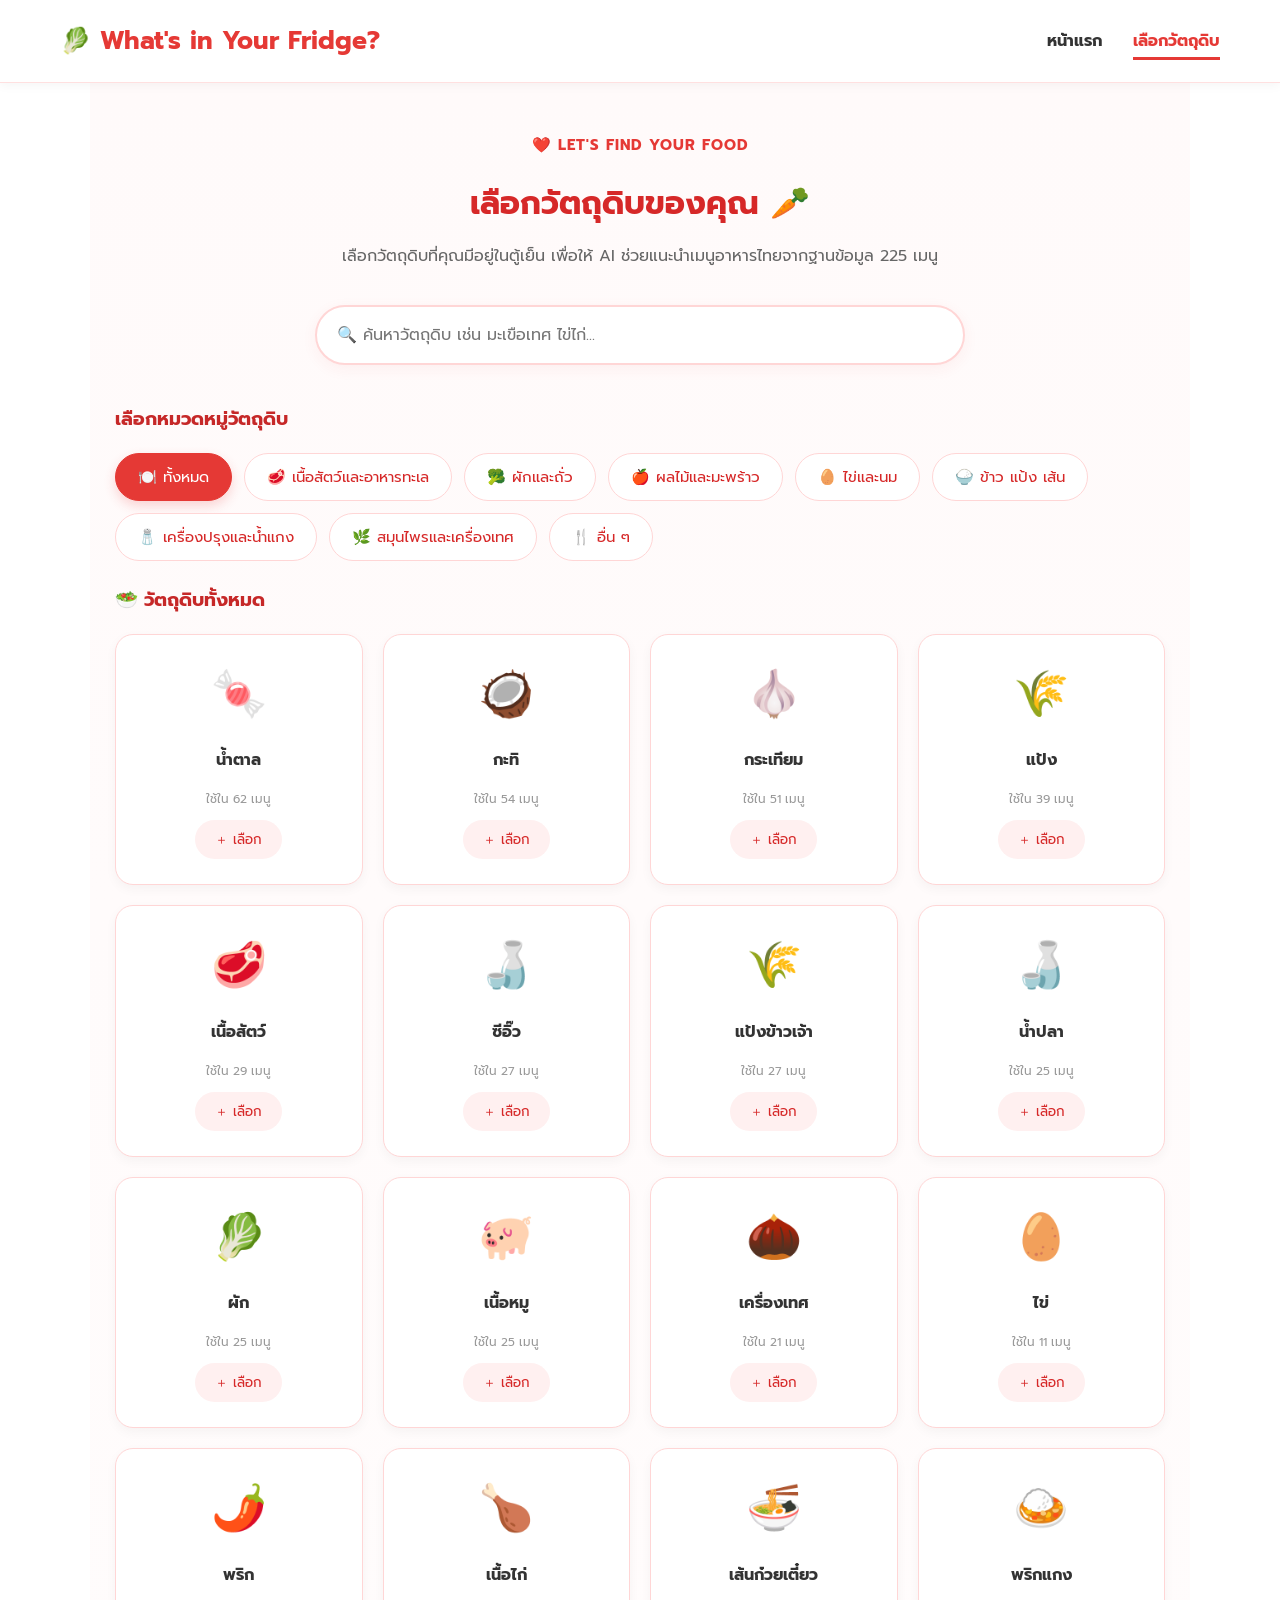
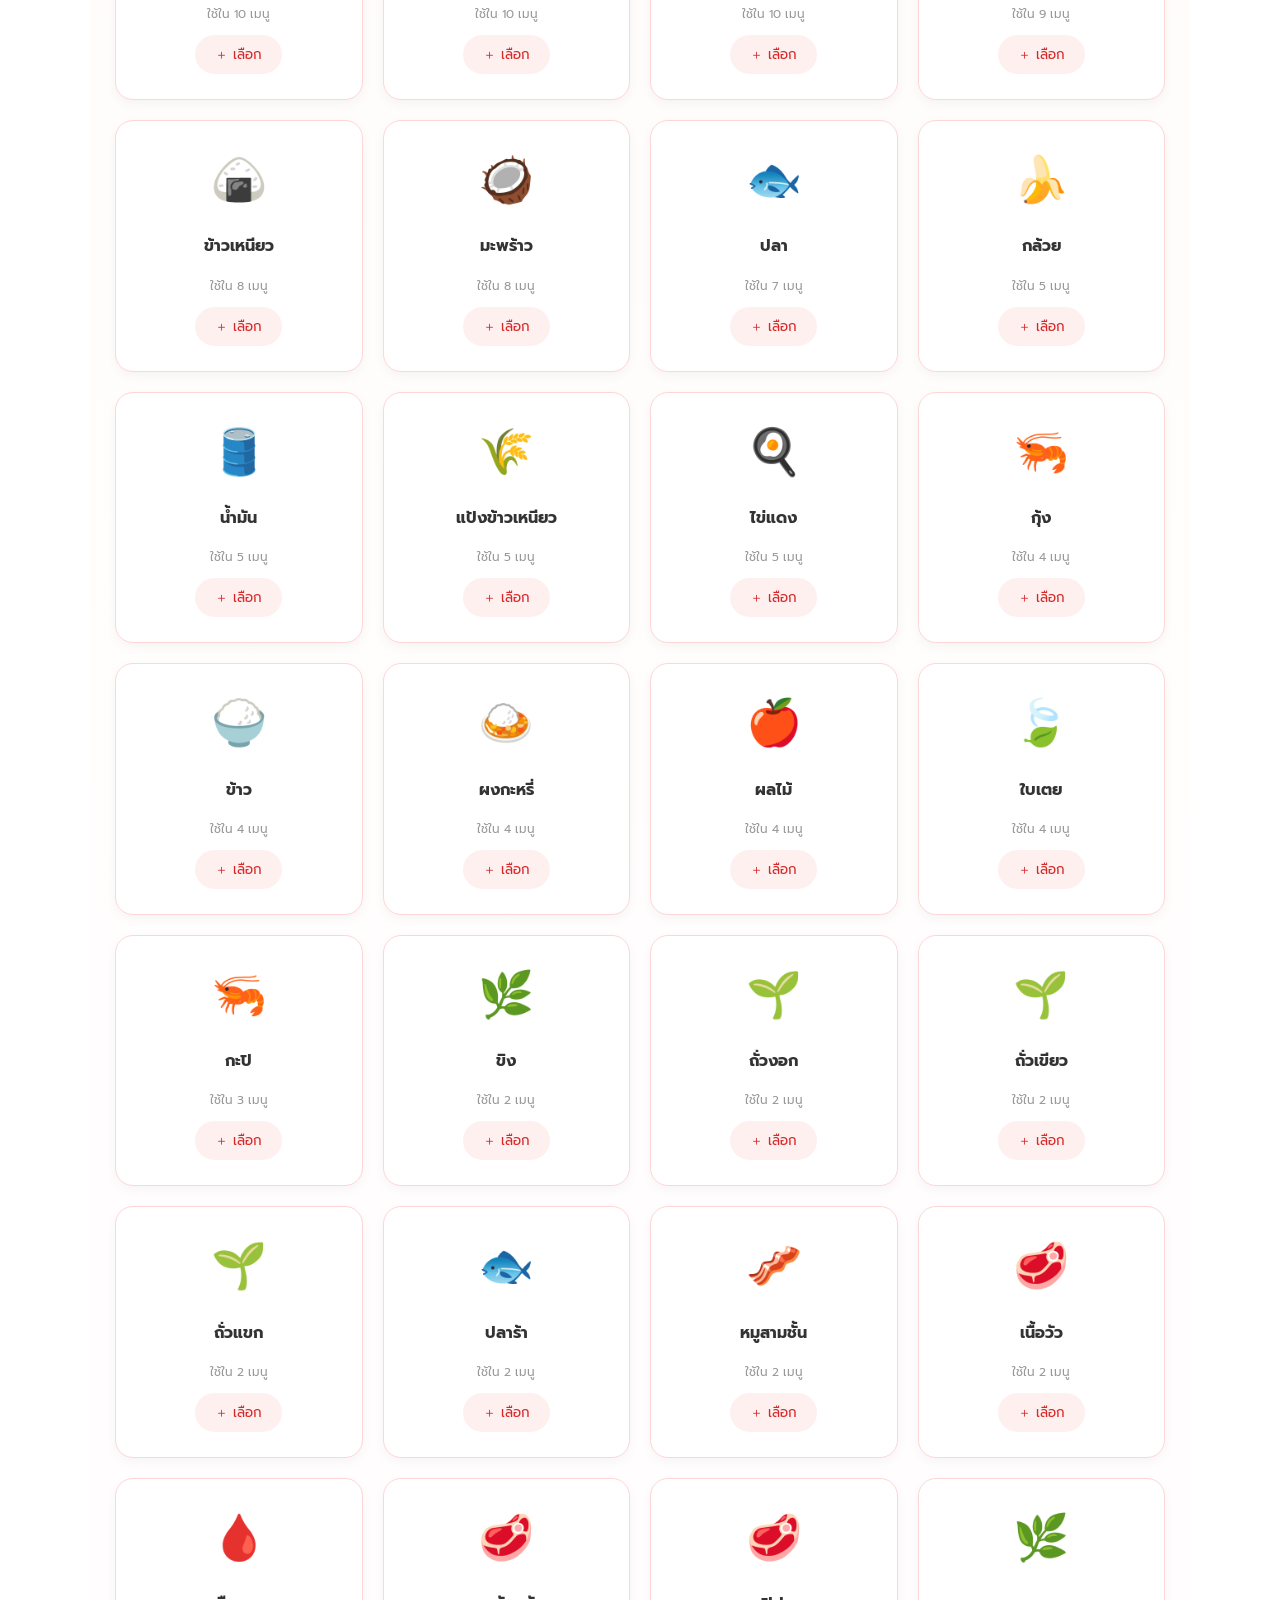
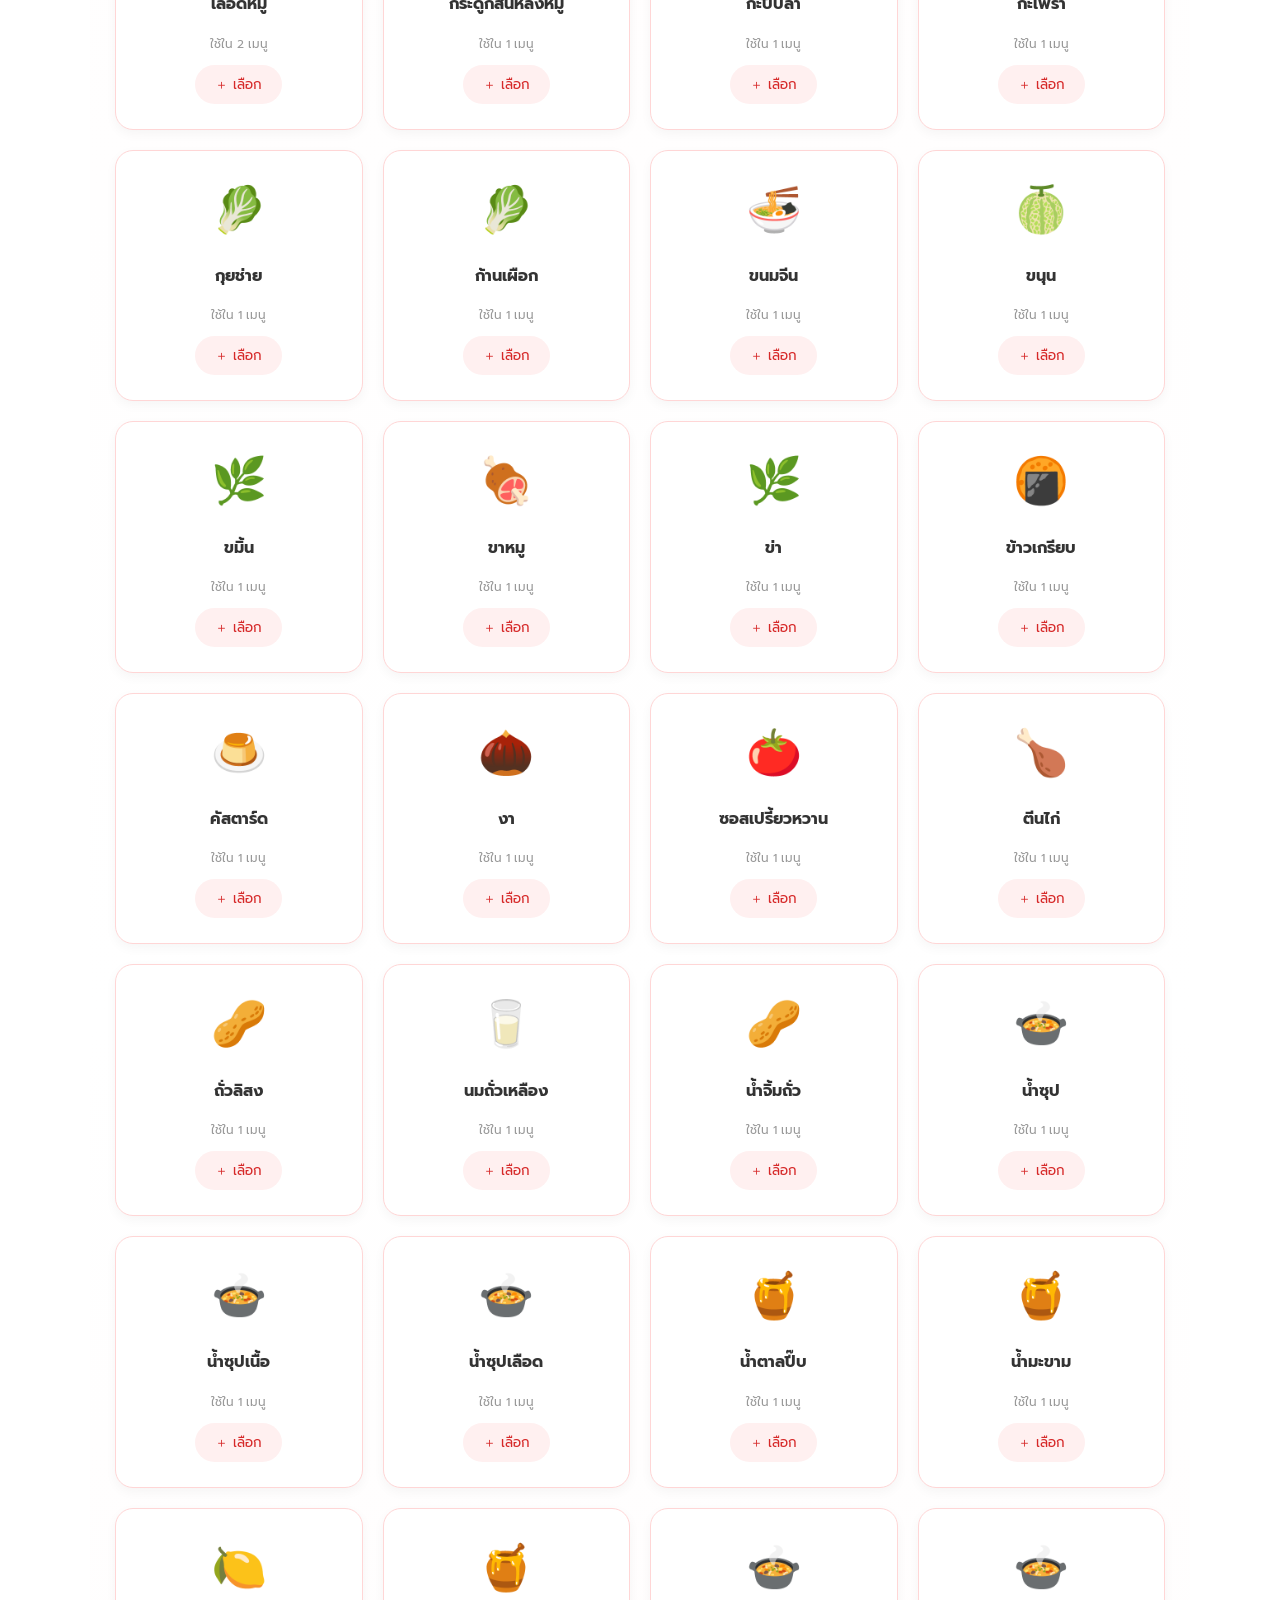
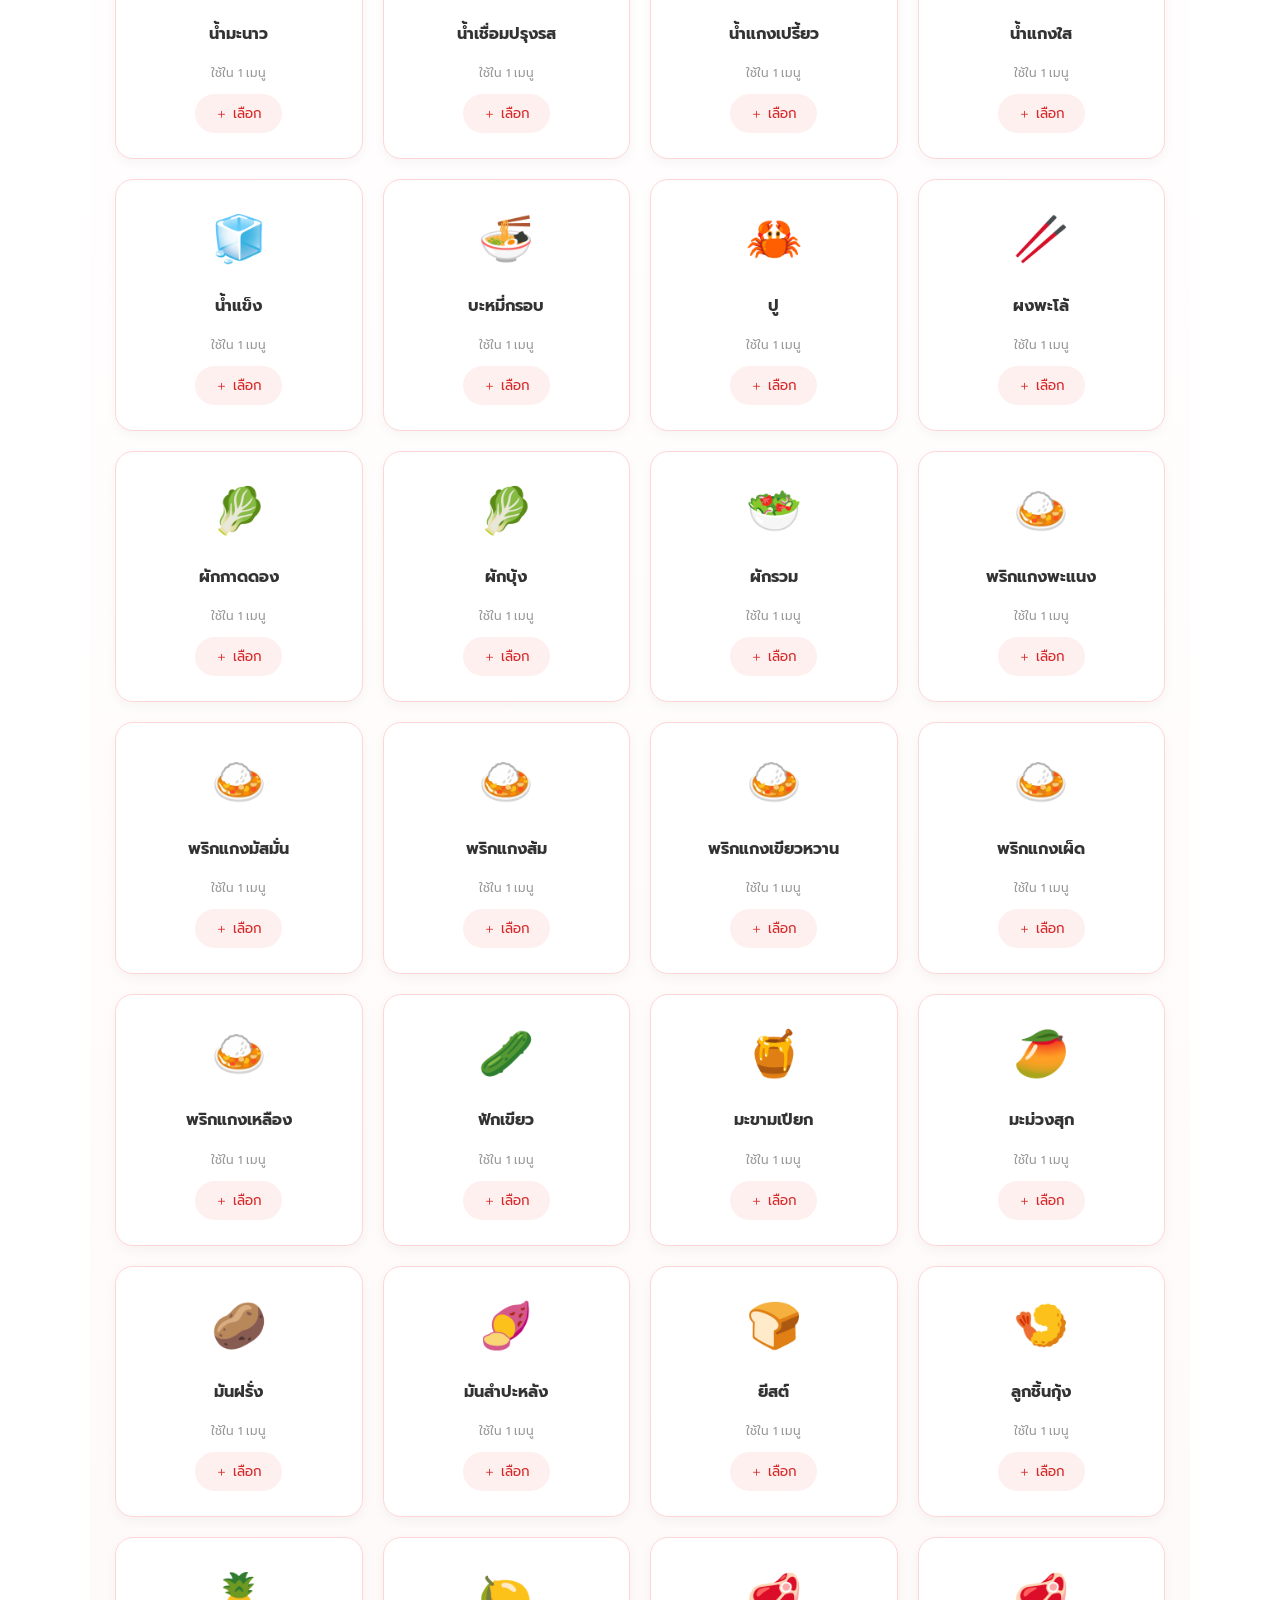
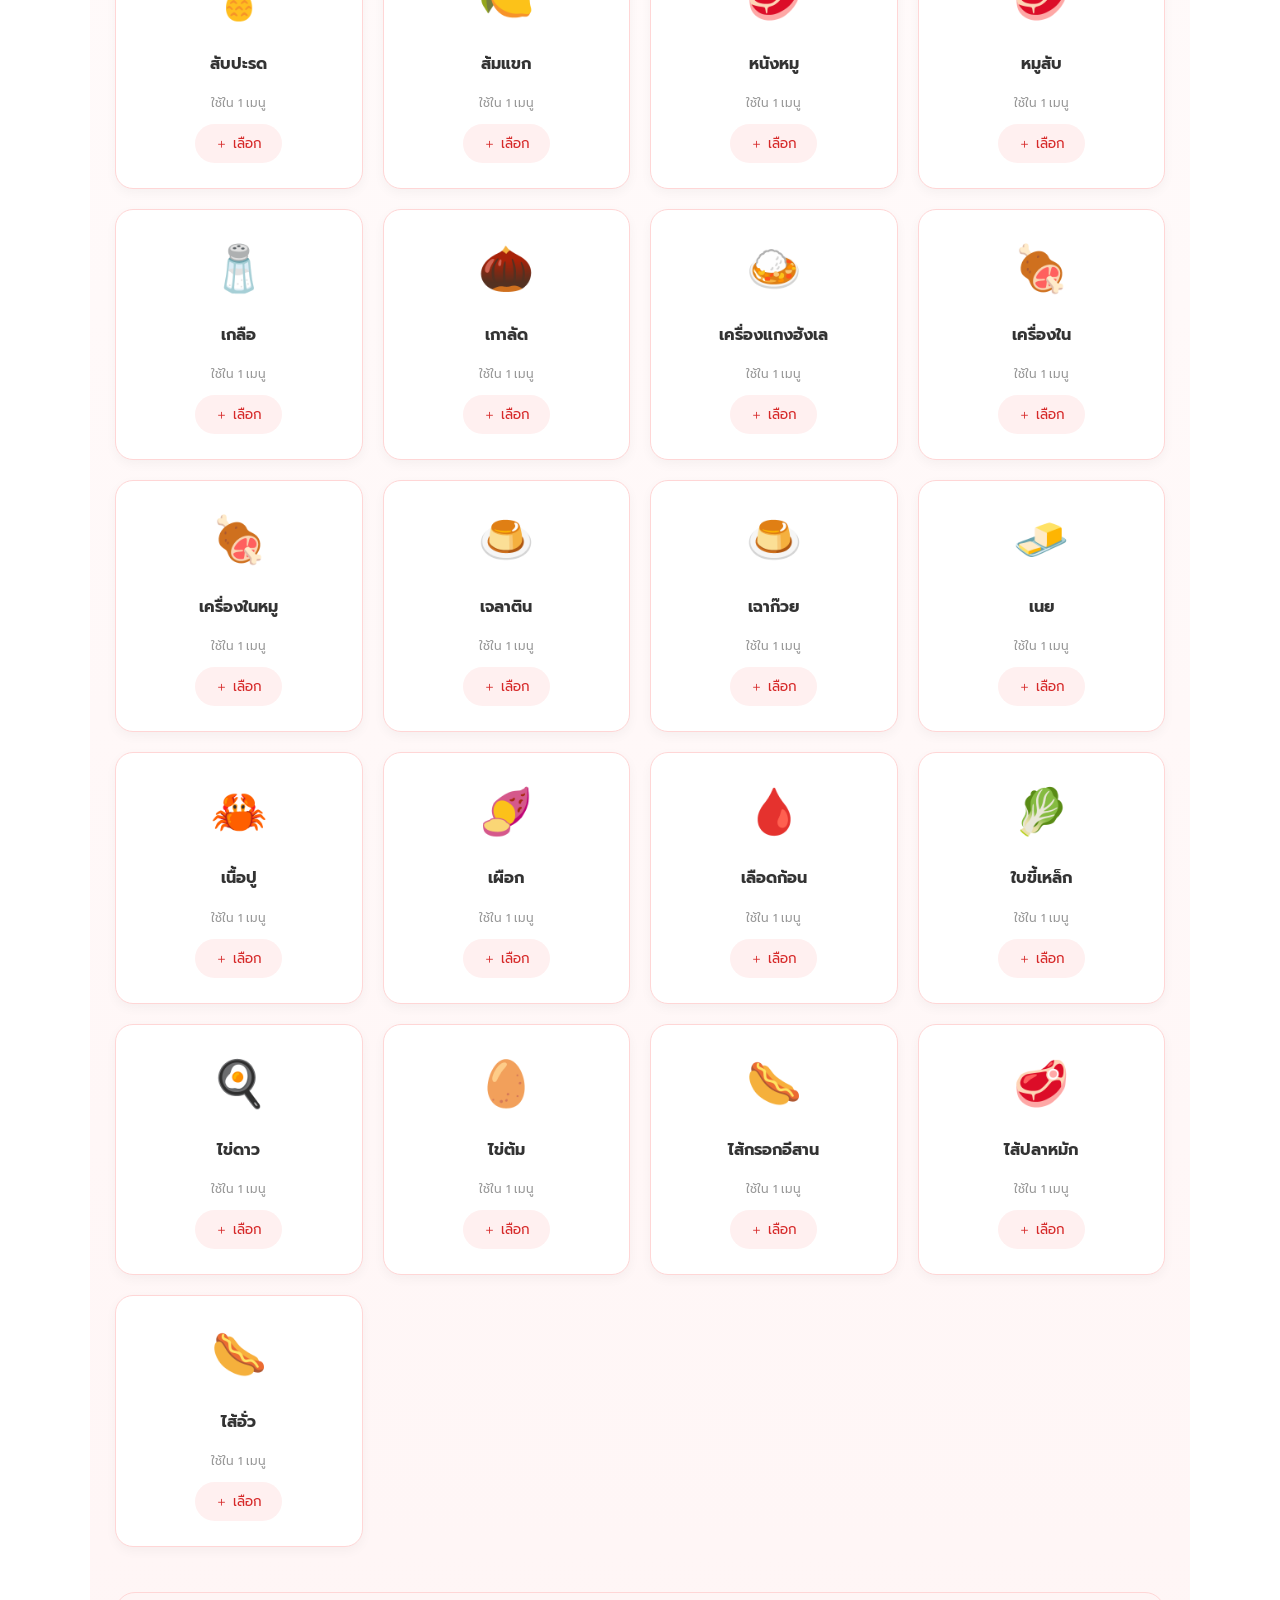
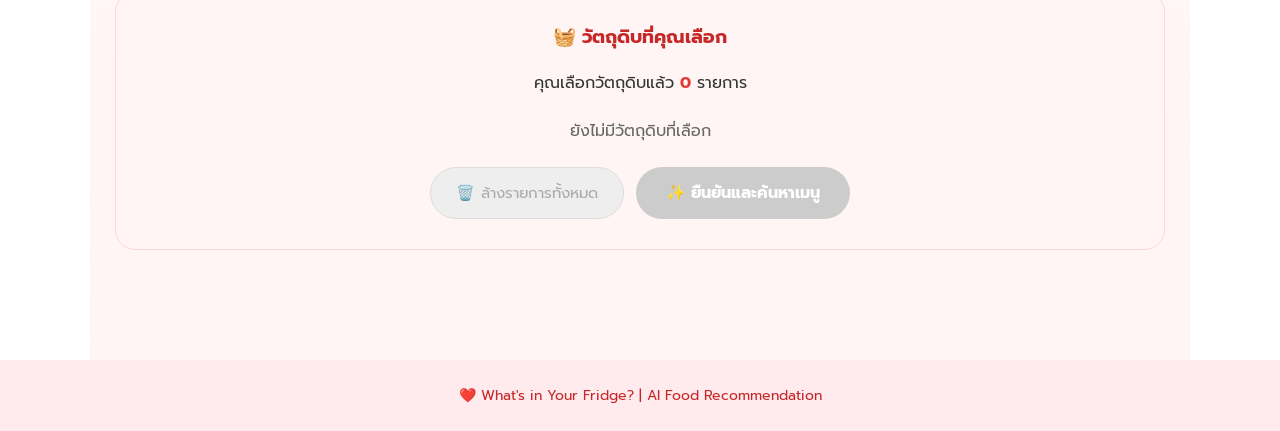
==== ingredients.html @ 6ff92444 "Initial commit: Food Recommendation Website" ====
<!DOCTYPE html>
<html lang="th">
<head>
    <meta charset="UTF-8">
    <meta name="viewport" content="width=device-width, initial-scale=1.0">

    <title>เลือกวัตถุดิบ | What's in Your Fridge?</title>

    <link rel="preconnect" href="https://fonts.googleapis.com">
    <link rel="preconnect" href="https://fonts.gstatic.com" crossorigin>
    <link href="https://fonts.googleapis.com/css2?family=Prompt:wght@400;500;600;700&display=swap" rel="stylesheet">

    <!-- เชื่อมต่อ css -->
        <!-- ฟอนต์ไทย -->
    <link rel="preconnect" href="https://fonts.googleapis.com">
    <link rel="preconnect" href="https://fonts.gstatic.com" crossorigin>
    <link href="https://fonts.googleapis.com/css2?family=Prompt:wght@400;500;600;700&display=swap" rel="stylesheet">

    <link rel="stylesheet" href="css/style.css">
</head>

<body>

    <!-- Header -->
    <header>
        <h1>🥬 What's in Your Fridge?</h1>

        <nav>
            <a href="index.html">หน้าแรก</a>
            <a href="ingredients.html" class="active">เลือกวัตถุดิบ</a>
        </nav>
    </header>


    <!-- Main Content -->
    <main class="ingredients-page">

        <!-- Page Introduction -->
        <section class="ingredients-intro">

            <p class="subtitle">❤️ LET'S FIND YOUR FOOD</p>

            <h2>เลือกวัตถุดิบของคุณ 🥕</h2>

            <p>
                เลือกวัตถุดิบที่คุณมีอยู่ในตู้เย็น
                เพื่อให้ AI ช่วยแนะนำเมนูอาหารไทยจากฐานข้อมูล 225 เมนู
            </p>

        </section>


        <!-- Search -->
        <section class="ingredient-search">

            <input
                type="text"
                id="searchInput"
                placeholder="🔍 ค้นหาวัตถุดิบ เช่น มะเขือเทศ ไข่ไก่..."
            >

        </section>


        <!-- Category -->
        <section class="ingredient-category">

            <h3>เลือกหมวดหมู่วัตถุดิบ</h3>

            <div class="category-buttons" id="categoryButtons">
                <!-- ปุ่มหมวดหมู่ถูกสร้างจาก js/ingredients-data.js -->
            </div>

        </section>


        <!-- Ingredient List -->
        <section class="ingredient-list">

            <h3>🥗 วัตถุดิบทั้งหมด</h3>

            <div class="ingredient-grid" id="ingredientGrid">
                <!-- การ์ดวัตถุดิบถูกสร้างจาก js/ingredients-data.js -->
            </div>

            <p id="noResult" style="display: none;">
                ไม่พบวัตถุดิบที่ค้นหา 🥺
            </p>

        </section>

        <!-- Selected Ingredients -->
        <section class="selected-section">

            <h3>🧺 วัตถุดิบที่คุณเลือก</h3>

            <p>
                คุณเลือกวัตถุดิบแล้ว
                <span id="selectedCount">0</span> รายการ
            </p>

            <div id="selectedList">
                ยังไม่มีวัตถุดิบที่เลือก
            </div>

            <!-- ปุ่มจัดการรายการ -->
            <div class="selected-actions">

                <button id="clearBtn" class="clear-btn" disabled>
                    🗑️ ล้างรายการทั้งหมด
                </button>

                <button id="confirmBtn" class="btn" disabled>
                    ✨ ยืนยันและค้นหาเมนู
                </button>

            </div>

        </section>

    </main>


    <!-- Footer -->
    <footer>
        <p>❤️ What's in Your Fridge? | AI Food Recommendation</p>
    </footer>

    <!-- แถบสรุปติดขอบล่าง -->
    <div class="sticky-bar" id="stickyBar" hidden>
        <span>🧺 เลือกแล้ว <b id="stickyCount">0</b> รายการ</span>
        <button id="stickyConfirm" class="btn" type="button">ค้นหาเมนู →</button>
    </div>

    <!-- JavaScript -->
    <script src="js/ingredients-data.js"></script>
    <script src="js/ingredients.js"></script>

</body>
</html>
---- css/style.css ----
/* ============================= */
/* Color Theme */
/* ============================= */

:root {
    --primary-color: #E53935;
    --dark-red: #C62828;
    --light-red: #FFEBEE;
    --white: #FFFFFF;
    --text-color: #333333;
    --gray-color: #F5F5F5;
}

/* ============================= */
/* Basic Settings */
/* ============================= */

* {
    margin: 0;
    padding: 0;
    box-sizing: border-box;
}

body {
    font-family: Arial, sans-serif;
    background-color: var(--white);
    color: var(--text-color);
}

/* ============================= */
/* Header */
/* ============================= */

header {
    display: flex;
    justify-content: space-between;
    align-items: center;
    padding: 22px 60px;
    background-color: var(--white);

    /* เพิ่มความสวยงาม */
    border-bottom: 1px solid #FFE0E0;
    box-shadow: 0 3px 10px rgba(0, 0, 0, 0.04);

    position: relative;
    z-index: 10;
}

header h1 {
    color: var(--primary-color);
    font-size: 25px;
}

nav a {
    text-decoration: none;
    color: var(--text-color);
    margin-left: 25px;
    font-weight: bold;
}

nav a:hover {
    color: var(--primary-color);
}

/* ============================= */
/* Hero Section */
/* ============================= */

.hero {
    position: relative;
    text-align: center;
    padding: 120px 20px;
    background-color: var(--light-red);
    overflow: hidden;
}

.hero-content {
    max-width: 750px;
    margin: auto;
    position: relative;
    z-index: 2;
}

.subtitle {
    color: var(--primary-color);
    font-size: 15px;
    font-weight: bold;
    margin-bottom: 20px;
}

.hero h2 {
    font-size: 42px;
    line-height: 1.5;
    color: var(--dark-red);
    margin-bottom: 20px;
}

.description {
    font-size: 18px;
    line-height: 1.8;
    margin-bottom: 30px;
}

/* ============================= */
/* Food Decorations */
/* ============================= */

.food-decoration {
    position: absolute;
    font-size: 55px;
    opacity: 0.8;
}

.food-1 {
    top: 12%;
    left: 12%;
    transform: rotate(-15deg);
}

.food-2 {
    top: 15%;
    right: 13%;
    transform: rotate(15deg);
}

.food-3 {
    bottom: 15%;
    left: 18%;
    transform: rotate(10deg);
}

.food-4 {
    bottom: 15%;
    right: 18%;
    transform: rotate(-15deg);
}

.food-5 {
    top: 48%;
    left: 5%;
}

.food-6 {
    top: 48%;
    right: 5%;
}

/* ============================= */
/* Button */
/* ============================= */

.btn {
    display: inline-block;
    background-color: var(--primary-color);
    color: var(--white);
    padding: 16px 32px;
    text-decoration: none;
    border-radius: 30px;
    font-weight: bold;

    /* เพิ่มเงาและลูกเล่น */
    box-shadow: 0 5px 12px rgba(229, 57, 53, 0.25);
    transition: 0.3s;
}

.btn:hover {
    background-color: var(--dark-red);
    transform: translateY(-3px);
    box-shadow: 0 8px 18px rgba(198, 40, 40, 0.3);
}

.hero-note {
    margin-top: 25px;
    color: #777777;
    font-size: 14px;
}

/* ============================= */
/* How It Works */
/* ============================= */

.how-it-works {
    padding: 70px 40px;
    text-align: center;
}

.section-title h2 {
    color: var(--dark-red);
    font-size: 30px;
    margin-bottom: 12px;
}

.section-title p {
    color: #777777;
    margin-bottom: 40px;
}


/* Step Cards */

.steps {
    display: flex;
    justify-content: center;
    gap: 25px;
    max-width: 1100px;
    margin: auto;
}

.step-card {
    flex: 1;
    padding: 35px 25px;
    background-color: var(--white);
    border: 1px solid #FFD6D6;
    border-radius: 20px;

    box-shadow: 0 5px 15px rgba(0, 0, 0, 0.04);

    transition: 0.3s;
}

.step-card:hover {
    background-color: #FFF5F5;
    transform: translateY(-5px);
    box-shadow: 0 10px 20px rgba(229, 57, 53, 0.12);
}

/* Step Icon */
.step-icon {
    display: flex;
    align-items: center;
    justify-content: center;

    width: 90px;
    height: 90px;

    margin: 0 auto 20px;

    background-color: var(--light-red);
    border-radius: 50%;

    font-size: 45px;
}

.step-card h3 {
    color: var(--dark-red);
    text-align: center;
    margin-bottom: 12px;
}

.step-card p {
    color: #666666;
    line-height: 1.7;
    text-align: center;
}

/* ============================= */
/* Footer */
/* ============================= */

footer {
    text-align: center;
    padding: 25px;
    background-color: var(--light-red);
    color: var(--dark-red);
    font-size: 14px;
}

/* ============================= */
/* Responsive */
/* ============================= */

@media (max-width: 768px) {

    header {
        flex-direction: column;
        gap: 18px;
        padding: 20px;
    }

    nav a {
        margin: 0 10px;
    }

    .hero {
        padding: 100px 20px;
    }

    .hero h2 {
        font-size: 30px;
    }

    .description {
        font-size: 16px;
    }

    .food-decoration {
        font-size: 32px;
        opacity: 0.5;
    }

    .steps {
        flex-direction: column;
    }

    .how-it-works {
        padding: 50px 20px;
    }

    .section-title h2 {
        font-size: 25px;
    }

    /* Responsive Hero */

    .hero-layout {
        flex-direction: column;
        text-align: center;
        gap: 35px;
    }

    .hero-content {
        text-align: center;
        max-width: 100%;
    }

    .hero-image {
        width: 100%;
        max-width: 450px;
    }

    .hero-image img {
        height: 280px;
    }

    .food-decoration {
        font-size: 32px;
        opacity: 0.5;
    }
}


/* Hero Layout */

.hero-layout {
    display: flex;
    align-items: center;
    justify-content: space-between;
    gap: 50px;
    max-width: 1100px;
    margin: auto;
    text-align: left;
}

.hero-content {
    flex: 1;
    max-width: 600px;
    margin: 0;
}

.hero-image {
    flex: 0 0 40%;
    position: relative;
    z-index: 2;
}

.hero-image img {
    width: 100%;
    height: 350px;
    object-fit: cover;
    border-radius: 25px;
    border: 8px solid white;
    box-shadow: 0 10px 25px rgba(0, 0, 0, 0.10);
}


/* =================================
   INGREDIENTS PAGE
================================= */

.ingredients-page {
    max-width: 1100px;
    margin: auto;
    padding: 50px 25px;
}

/* Page Introduction */

.ingredients-intro {
    text-align: center;
    margin-bottom: 35px;
}

.ingredients-intro h2 {
    color: #D62828;
    font-size: 32px;
    margin: 15px 0;
}

.ingredients-intro p {
    color: #666;
    line-height: 1.7;
}

/* Search Box */

.ingredient-search {
    max-width: 650px;
    margin: 30px auto;
}

.ingredient-search input {
    width: 100%;
    padding: 16px 20px;
    border: 2px solid #FFD6D6;
    border-radius: 30px;
    font-size: 16px;
    outline: none;
    box-sizing: border-box;
}

.ingredient-search input:focus {
    border-color: #E53935;
}

/* Category */

.ingredient-category {
    margin: 40px 0 25px;
}

.ingredient-category h3,
.ingredient-list h3,
.selected-section h3 {
    color: #C62828;
    margin-bottom: 20px;
}

.category-buttons {
    display: flex;
    flex-wrap: wrap;
    gap: 12px;
}

.category-btn {
    background-color: white;
    color: #D62828;
    border: 1px solid #FFD6D6;
    border-radius: 25px;
    padding: 12px 22px;
    font-size: 15px;
    cursor: pointer;
    transition: 0.3s;
}

.category-btn:hover,
.category-btn.active {
    background-color: #E53935;
    color: white;
    border-color: #E53935;
}

/* Ingredient Cards */

.ingredient-grid {
    display: grid;
    grid-template-columns: repeat(4, 1fr);
    gap: 20px;
}

.ingredient-card {
    background-color: white;
    border: 1px solid #FFD6D6;
    border-radius: 18px;
    padding: 25px 15px;
    text-align: center;
    box-shadow: 0 4px 12px rgba(0, 0, 0, 0.04);
    transition: 0.3s;
}

.ingredient-card:hover {
    transform: translateY(-5px);
    box-shadow: 0 8px 18px rgba(229, 57, 53, 0.12);
}

.ingredient-icon {
    display: block;
    font-size: 45px;
    margin-bottom: 12px;
}

.ingredient-card h4 {
    color: #333;
    margin: 10px 0 15px;
}

/* Select Button */

.select-btn {
    background-color: #FFF0F0;
    color: #D62828;
    border: none;
    border-radius: 20px;
    padding: 9px 20px;
    cursor: pointer;
    transition: 0.3s;
}

.select-btn:hover {
    background-color: #E53935;
    color: white;
}

/* Selected Ingredients */

.selected-section {
    background-color: #FFF5F5;
    border: 1px solid #FFD6D6;
    border-radius: 20px;
    padding: 30px;
    margin-top: 45px;
    text-align: center;
}

#selectedCount {
    color: #E53935;
    font-weight: bold;
}

#selectedList {
    margin: 20px 0;
    color: #666;
    line-height: 2;
}

/* Confirm Button */

#confirmBtn {
    cursor: pointer;
    border: none;
}

#confirmBtn:disabled {
    background-color: #CCCCCC;
    box-shadow: none;
    cursor: not-allowed;
}

/* No Result */

#noResult {
    text-align: center;
    color: #999;
    padding: 30px;
}

/* Responsive */

@media (max-width: 768px) {

    .ingredient-grid {
        grid-template-columns: repeat(2, 1fr);
    }

    .ingredients-intro h2 {
        font-size: 25px;
    }

    .category-buttons {
        justify-content: center;
    }
}

@media (max-width: 400px) {

    .ingredient-grid {
        grid-template-columns: 1fr 1fr;
        gap: 10px;
    }

    .ingredient-card {
        padding: 18px 8px;
    }

}

/* =================================
   INGREDIENTS - EXTRA DESIGN
================================= */

/* พื้นหลังหน้า Ingredients */

.ingredients-page {
    background: linear-gradient(
        180deg,
        #fffafa 0%,
        #ffffff 50%,
        #fff5f5 100%
    );
}

/* Subtitle */

.ingredients-intro .subtitle {
    color: #E53935;
    font-weight: bold;
    letter-spacing: 1px;
}

/* Search Box */

.ingredient-search input {
    box-shadow: 0 4px 15px rgba(229, 57, 53, 0.06);
    transition: 0.3s;
}

.ingredient-search input:focus {
    box-shadow: 0 0 0 4px rgba(229, 57, 53, 0.1);
}

/* Category Buttons */

.category-btn {
    transition: all 0.25s ease;
}

.category-btn:hover {
    transform: translateY(-3px);
}

.category-btn.active {
    box-shadow: 0 5px 12px rgba(229, 57, 53, 0.2);
}

/* Ingredient Cards */

.ingredient-card {
    position: relative;
    overflow: hidden;
    transition: all 0.3s ease;
}

.ingredient-card:hover {
    transform: translateY(-7px);
    border-color: #FF9999;
    box-shadow: 0 10px 25px rgba(229, 57, 53, 0.12);
}

/* Ingredient Emoji */

.ingredient-icon {
    transition: transform 0.3s ease;
}

.ingredient-card:hover .ingredient-icon {
    transform: scale(1.18) rotate(-5deg);
}

/* Selected Card */

.ingredient-card.selected {
    border: 2px solid #E53935;
    background-color: #FFF5F5;
    box-shadow: 0 5px 15px rgba(229, 57, 53, 0.1);
}

/* Selected Button */

.ingredient-card.selected .select-btn {
    background-color: #E53935;
    color: white;
}

/* Selected List */

#selectedList {
    display: flex;
    flex-wrap: wrap;
    justify-content: center;
    gap: 10px;
}

.selected-item {
    background-color: white;
    border: 1px solid #FFBABA;
    border-radius: 20px;
    padding: 8px 14px;
    color: #C62828;
    font-size: 14px;
}

/* Confirm Button */

#confirmBtn {
    background-color: #E53935;
    color: white;
    padding: 14px 30px;
    border-radius: 30px;
    font-size: 16px;
    font-weight: bold;
    transition: 0.3s;
}

#confirmBtn:not(:disabled):hover {
    background-color: #C62828;
    transform: translateY(-3px);
    box-shadow: 0 6px 15px rgba(229, 57, 53, 0.25);
}

/* Animation */

@keyframes ingredientAppear {
    from {
        opacity: 0;
        transform: translateY(10px);
    }

    to {
        opacity: 1;
        transform: translateY(0);
    }
}

.ingredient-card {
    animation: ingredientAppear 0.35s ease;
}

/* ปุ่มลบวัตถุดิบในตะกร้า */

.selected-item button {
    font-size: 18px;
    margin-left: 5px;
}

/* การ์ดที่ถูกเลือก */

.ingredient-card.selected {
    border: 2px solid #E53935;
    background-color: #FFF5F5;
}

/* ปุ่มที่เลือกแล้ว */

.ingredient-card.selected .select-btn {
    background-color: #E53935;
    color: white;
}


/* ปุ่มจัดการรายการวัตถุดิบ */

.selected-actions {
    display: flex;
    justify-content: center;
    align-items: center;
    flex-wrap: wrap;
    gap: 12px;
    margin-top: 20px;
}

/* ปุ่มล้างรายการทั้งหมด */

.clear-btn {
    background-color: white;
    color: #E53935;
    border: 1px solid #E53935;
    border-radius: 30px;
    padding: 14px 25px;
    font-size: 15px;
    cursor: pointer;
    transition: 0.3s;
}

.clear-btn:hover:not(:disabled) {
    background-color: #FFF0F0;
    transform: translateY(-2px);
}

/* เมื่อปุ่มไม่สามารถกดได้ */

.clear-btn:disabled {
    background-color: #EEEEEE;
    color: #AAAAAA;
    border-color: #DDDDDD;
    cursor: not-allowed;
}


/* =================================
   FIXES (วางต่อท้ายไฟล์)
================================= */

/* ฟอนต์ไทย */
body {
    font-family: 'Prompt', 'Noto Sans Thai', Arial, sans-serif;
}

button, input {
    font-family: inherit;
}

/* แก้ Hero บนมือถือ (ต้องอยู่ท้ายไฟล์ เพื่อทับกฎด้านบน) */
@media (max-width: 768px) {
    .hero-layout {
        flex-direction: column;
        text-align: center;
        gap: 35px;
    }

    .hero-content {
        max-width: 100%;
        text-align: center;
    }

    .hero-image {
        flex: none;
        width: 100%;
        max-width: 450px;
    }

    .hero-image img {
        height: 280px;
    }
}

/* ปุ่ม ✕ ลบวัตถุดิบ */
.selected-item {
    display: inline-flex;
    align-items: center;
    gap: 6px;
}

.selected-item .remove-btn {
    background: #FFE5E5;
    color: #C62828;
    border: none;
    border-radius: 50%;
    width: 24px;
    height: 24px;
    font-size: 13px;
    line-height: 1;
    margin-left: 4px;
    cursor: pointer;
    transition: 0.2s;
}

.selected-item .remove-btn:hover {
    background: #E53935;
    color: white;
}

/* Header ติดขอบบน + หน้าที่เปิดอยู่ */
header {
    position: sticky;
    top: 0;
}

nav a.active {
    color: var(--primary-color);
    border-bottom: 3px solid var(--primary-color);
    padding-bottom: 4px;
}


/* =================================
   RESULT PAGE (recommendations.html)
   RECIPE DETAIL PAGE (recipe-detail.html)
================================= */

:root {
    --green: #2E7D32;
    --green-light: #E8F5E9;
}

.result-page,
.detail-page {
    max-width: 1100px;
    margin: auto;
    padding: 50px 25px;
}

.result-page {
    background: linear-gradient(180deg, #fffafa 0%, #ffffff 60%);
}

/* ---------- Chips ---------- */

.chip-row {
    display: flex;
    flex-wrap: wrap;
    gap: 8px;
}

.chip {
    display: inline-block;
    padding: 5px 12px;
    border-radius: 20px;
    font-size: 13px;
}

.chip-selected {
    background: white;
    border: 1px solid #FFBABA;
    color: #C62828;
}

.chip-have {
    background: var(--green-light);
    color: var(--green);
    border: 1px solid #C8E6C9;
}

.chip-need {
    background: white;
    color: #888;
    border: 1px dashed #CCC;
}

.chip-muted {
    background: #EEE;
    color: #888;
}

/* ---------- Summary ---------- */

.result-summary {
    display: flex;
    justify-content: space-between;
    align-items: center;
    gap: 20px;
    flex-wrap: wrap;
    background: #FFF5F5;
    border: 1px solid #FFD6D6;
    border-radius: 20px;
    padding: 20px 25px;
}

.result-summary-text {
    display: flex;
    flex-direction: column;
    gap: 12px;
    color: #C62828;
}

.edit-link {
    color: var(--primary-color);
    font-weight: 600;
    text-decoration: none;
}

.edit-link:hover {
    text-decoration: underline;
}

/* ---------- Toolbar ---------- */

.result-toolbar {
    display: flex;
    justify-content: space-between;
    align-items: center;
    flex-wrap: wrap;
    gap: 12px;
    margin: 30px 0 20px;
}

.result-toolbar[hidden] {
    display: none;
}

#resultCount {
    color: #666;
}

.sort-box {
    color: #666;
    font-size: 14px;
}

.sort-box select {
    margin-left: 8px;
    padding: 9px 14px;
    border: 2px solid #FFD6D6;
    border-radius: 20px;
    background: white;
    color: #C62828;
    font-size: 14px;
    cursor: pointer;
    outline: none;
}

.sort-box select:focus {
    border-color: var(--primary-color);
}

/* ---------- Recipe Cards ---------- */

.recipe-grid {
    display: grid;
    grid-template-columns: repeat(auto-fill, minmax(310px, 1fr));
    gap: 25px;
}

.recipe-card {
    display: flex;
    flex-direction: column;
    background: white;
    border: 1px solid #FFD6D6;
    border-radius: 22px;
    overflow: hidden;
    box-shadow: 0 4px 14px rgba(0, 0, 0, 0.05);
    transition: 0.3s;
    animation: ingredientAppear 0.4s ease both;
}

.recipe-card:hover {
    transform: translateY(-6px);
    box-shadow: 0 12px 26px rgba(229, 57, 53, 0.14);
}

.recipe-card.best {
    border: 2px solid var(--primary-color);
}

.recipe-thumb {
    position: relative;
    display: flex;
    align-items: center;
    justify-content: center;
    height: 150px;
    background: linear-gradient(135deg, #FFEBEE, #FFF8E1);
}

.recipe-thumb img {
    width: 100%;
    height: 100%;
    object-fit: cover;
}

.thumb-emoji {
    font-size: 70px;
    transition: transform 0.3s ease;
}

.thumb-emoji.big {
    font-size: 110px;
}

.recipe-card:hover .thumb-emoji {
    transform: scale(1.15) rotate(-5deg);
}

.best-badge {
    position: absolute;
    top: 12px;
    left: 12px;
    background: var(--primary-color);
    color: white;
    padding: 5px 12px;
    border-radius: 20px;
    font-size: 12px;
    font-weight: 600;
}

.recipe-body {
    display: flex;
    flex-direction: column;
    flex: 1;
    padding: 20px;
}

.recipe-title-row {
    display: flex;
    justify-content: space-between;
    align-items: flex-start;
    gap: 10px;
}

.recipe-title-row h3 {
    color: var(--dark-red);
    font-size: 19px;
}

.score-badge {
    flex-shrink: 0;
    background: var(--green-light);
    color: var(--green);
    font-weight: 700;
    font-size: 14px;
    padding: 4px 11px;
    border-radius: 20px;
}

.recipe-desc {
    color: #777;
    font-size: 14px;
    line-height: 1.7;
    margin: 10px 0 14px;
}

.match-bar {
    height: 8px;
    background: #F0F0F0;
    border-radius: 10px;
    overflow: hidden;
}

.match-fill {
    height: 100%;
    background: linear-gradient(90deg, #66BB6A, var(--green));
    border-radius: 10px;
    transition: width 0.8s ease;
}

.match-text {
    color: #888;
    font-size: 13px;
    margin: 8px 0 12px;
}

.recipe-meta {
    display: flex;
    flex-wrap: wrap;
    gap: 14px;
    color: #666;
    font-size: 13px;
    margin: 16px 0;
}

.recipe-meta.big {
    font-size: 15px;
}

.recipe-body .btn-small {
    margin-top: auto;
    text-align: center;
}

.btn-small {
    padding: 12px 24px;
    font-size: 15px;
}

/* ---------- State Boxes (loading / empty / error) ---------- */

.state-box {
    text-align: center;
    padding: 60px 20px;
    background: #FFF5F5;
    border: 1px dashed #FFBABA;
    border-radius: 24px;
}

.state-box h3 {
    color: var(--dark-red);
    margin: 14px 0 8px;
}

.state-box p {
    color: #777;
    margin-bottom: 22px;
}

.state-box .btn {
    border: none;
    cursor: pointer;
    font-family: inherit;
    font-size: 16px;
}

.state-icon {
    font-size: 60px;
}

.loading-pan {
    font-size: 64px;
    display: inline-block;
    animation: panShake 0.9s ease-in-out infinite;
}

@keyframes panShake {
    0%, 100% { transform: rotate(-12deg) translateY(0); }
    50%      { transform: rotate(12deg) translateY(-8px); }
}

/* ---------- Recipe Detail ---------- */

.back-link {
    display: inline-block;
    margin-bottom: 25px;
    color: var(--primary-color);
    text-decoration: none;
    font-weight: 600;
}

.back-link:hover {
    text-decoration: underline;
}

.detail-hero {
    display: flex;
    align-items: center;
    gap: 40px;
    background: linear-gradient(135deg, #FFEBEE, #FFF8E1);
    border-radius: 28px;
    padding: 35px 40px;
    margin-bottom: 30px;
}

.detail-thumb {
    flex: 0 0 200px;
    display: flex;
    align-items: center;
    justify-content: center;
}

.detail-thumb img {
    width: 100%;
    height: 200px;
    object-fit: cover;
    border-radius: 22px;
    border: 6px solid white;
}

.detail-info h2 {
    color: var(--dark-red);
    font-size: 34px;
    margin: 6px 0 12px;
}

.detail-desc {
    color: #666;
    line-height: 1.8;
}

.detail-layout {
    display: grid;
    grid-template-columns: 1fr 1.2fr;
    gap: 25px;
    align-items: start;
}

.detail-card {
    background: white;
    border: 1px solid #FFD6D6;
    border-radius: 22px;
    padding: 28px;
    box-shadow: 0 4px 14px rgba(0, 0, 0, 0.04);
}

.card-head {
    display: flex;
    justify-content: space-between;
    align-items: center;
    flex-wrap: wrap;
    gap: 10px;
    margin-bottom: 18px;
}

.card-head h3 {
    color: var(--dark-red);
}

.sub-head {
    color: #888;
    font-size: 14px;
    margin: 22px 0 8px;
}

.progress-text {
    color: var(--green);
    font-size: 13px;
    font-weight: 600;
}

/* Servings */

.serving-box {
    display: flex;
    align-items: center;
    gap: 12px;
    background: #FFF0F0;
    padding: 5px 8px;
    border-radius: 30px;
}

.serving-box button {
    width: 30px;
    height: 30px;
    border: none;
    border-radius: 50%;
    background: white;
    color: var(--primary-color);
    font-size: 18px;
    cursor: pointer;
    transition: 0.2s;
}

.serving-box button:hover {
    background: var(--primary-color);
    color: white;
}

/* Ingredient rows */

.ing-list {
    list-style: none;
}

.ing-row {
    display: flex;
    align-items: center;
    gap: 10px;
    padding: 11px 4px;
    border-bottom: 1px solid #F5F0F0;
}

.ing-name {
    flex: 1;
    font-weight: 500;
}

.ing-qty {
    color: #777;
    font-size: 14px;
}

.ing-list.light .ing-name {
    font-weight: 400;
    color: #666;
}

.tag {
    font-size: 12px;
    padding: 3px 10px;
    border-radius: 20px;
    white-space: nowrap;
}

.tag-have {
    background: var(--green-light);
    color: var(--green);
}

.tag-need {
    background: #FFF3E0;
    color: #E65100;
}

/* Shopping box */

.shopping-box {
    margin-top: 22px;
    padding: 18px;
    background: #FFF8E1;
    border: 1px solid #FFE082;
    border-radius: 16px;
    color: #6D4C00;
}

.shopping-box p {
    margin: 8px 0 14px;
}

.shopping-box.all-have {
    background: var(--green-light);
    border-color: #C8E6C9;
    color: var(--green);
    font-weight: 600;
    text-align: center;
}

.shopping-box .clear-btn {
    padding: 10px 20px;
    font-size: 14px;
}

/* Steps */

.step-list {
    list-style: none;
}

.step-row {
    margin-bottom: 12px;
}

.step-row label {
    display: flex;
    gap: 14px;
    align-items: flex-start;
    padding: 14px 16px;
    background: #FFFAFA;
    border: 1px solid #FFE0E0;
    border-radius: 16px;
    cursor: pointer;
    transition: 0.25s;
}

.step-row label:hover {
    border-color: #FF9999;
}

.step-check {
    display: none;
}

.step-num {
    flex-shrink: 0;
    width: 30px;
    height: 30px;
    display: flex;
    align-items: center;
    justify-content: center;
    background: var(--primary-color);
    color: white;
    border-radius: 50%;
    font-weight: 700;
    font-size: 14px;
    transition: 0.25s;
}

.step-text {
    line-height: 1.7;
}

.step-row.done label {
    background: var(--green-light);
    border-color: #C8E6C9;
}

.step-row.done .step-num {
    background: var(--green);
}

.step-row.done .step-text {
    color: #888;
    text-decoration: line-through;
}

/* Toast */

.toast {
    position: fixed;
    left: 50%;
    bottom: 30px;
    transform: translate(-50%, 20px);
    background: #333;
    color: white;
    padding: 12px 22px;
    border-radius: 30px;
    font-size: 14px;
    opacity: 0;
    pointer-events: none;
    transition: 0.3s;
    z-index: 50;
}

.toast.show {
    opacity: 1;
    transform: translate(-50%, 0);
}

/* ---------- Responsive ---------- */

@media (max-width: 768px) {

    .result-page,
    .detail-page {
        padding: 35px 18px;
    }

    .detail-hero {
        flex-direction: column;
        text-align: center;
        padding: 28px 20px;
        gap: 20px;
    }

    .detail-thumb {
        flex: none;
    }

    .detail-info h2 {
        font-size: 26px;
    }

    .recipe-meta.big {
        justify-content: center;
    }

    .detail-layout {
        grid-template-columns: 1fr;
    }

    .result-summary {
        flex-direction: column;
        align-items: flex-start;
    }
}

/* ผู้ใช้ที่ปิดแอนิเมชันในระบบ */
@media (prefers-reduced-motion: reduce) {
    .loading-pan,
    .recipe-card {
        animation: none;
    }

    .match-fill {
        transition: none;
    }
}


/* =================================
   DATASET INTEGRATION (หน้าเลือกวัตถุดิบ / ผลแนะนำ / รายละเอียดเมนู)
================================= */

/* ---------- หน้าเลือกวัตถุดิบ ---------- */

.ingredients-page {
    padding-bottom: 110px;   /* เว้นที่ให้แถบล่าง */
}

.ingredient-card {
    cursor: pointer;
}

.ingredient-count {
    display: block;
    margin: -6px 0 12px;
    color: #999;
    font-size: 12px;
}

.ingredient-card.selected .ingredient-count {
    color: var(--dark-red);
}

.ingredient-card h4 {
    min-height: 2.6em;
    display: flex;
    align-items: center;
    justify-content: center;
    line-height: 1.3;
}

/* แถบสรุปติดขอบล่าง */

.sticky-bar {
    position: fixed;
    left: 50%;
    bottom: 22px;
    transform: translateX(-50%);
    z-index: 40;

    display: flex;
    align-items: center;
    gap: 22px;

    padding: 10px 12px 10px 26px;
    background: white;
    border: 1px solid #FFBABA;
    border-radius: 40px;
    box-shadow: 0 10px 30px rgba(229, 57, 53, 0.22);
    color: var(--dark-red);
    animation: barUp 0.3s ease;
}

.sticky-bar[hidden] {
    display: none;
}

.sticky-bar .btn {
    border: none;
    cursor: pointer;
    font-family: inherit;
    font-size: 15px;
    padding: 12px 24px;
}

@keyframes barUp {
    from { opacity: 0; transform: translate(-50%, 20px); }
    to   { opacity: 1; transform: translate(-50%, 0); }
}

/* ---------- หน้าผลแนะนำ ---------- */

.toolbar-controls {
    display: flex;
    flex-wrap: wrap;
    gap: 12px;
}

.recipe-en {
    color: #999;
    font-size: 13px;
    margin: 2px 0 12px;
}

.status-pill {
    align-self: flex-start;
    display: inline-block;
    padding: 5px 12px;
    border-radius: 20px;
    font-size: 13px;
    font-weight: 600;
    margin-bottom: 14px;
}

.status-pill.ready {
    background: var(--green-light);
    color: var(--green);
}

.status-pill.need {
    background: #FFF3E0;
    color: #E65100;
}

.recipe-meta .tag {
    background: #F7F7F7;
    color: #666;
}

.recipe-meta .tag-course {
    background: #FFF0F0;
    color: #C62828;
}

.recipe-body .chip-row {
    max-height: 96px;
    overflow: hidden;
}

.load-more-box {
    text-align: center;
    margin-top: 35px;
}

.load-more-box[hidden],
#loadMoreBtn[hidden] {
    display: none;
}

/* ปุ่มหัวใจบนการ์ด */

.fav-btn {
    position: absolute;
    top: 10px;
    right: 10px;
    width: 38px;
    height: 38px;
    border: none;
    border-radius: 50%;
    background: rgba(255, 255, 255, 0.92);
    font-size: 19px;
    line-height: 1;
    cursor: pointer;
    box-shadow: 0 2px 8px rgba(0, 0, 0, 0.12);
    transition: transform 0.2s ease;
}

.fav-btn:hover {
    transform: scale(1.15);
}

.fav-btn.active {
    animation: heartPop 0.35s ease;
}

@keyframes heartPop {
    0%   { transform: scale(1); }
    50%  { transform: scale(1.4); }
    100% { transform: scale(1); }
}

/* ---------- หน้ารายละเอียด ---------- */

.fav-pill {
    margin-top: 18px;
    padding: 10px 20px;
    border: 1px solid #FFBABA;
    border-radius: 30px;
    background: white;
    color: var(--primary-color);
    font-size: 14px;
    cursor: pointer;
    transition: 0.25s;
}

.fav-pill:hover {
    background: #FFF0F0;
}

.fav-pill.active {
    background: var(--primary-color);
    border-color: var(--primary-color);
    color: white;
}

.recipe-meta.big span {
    background: rgba(255, 255, 255, 0.75);
    padding: 6px 14px;
    border-radius: 20px;
}

.time-note,
.data-note,
.source-note {
    color: #999;
    font-size: 13px;
    line-height: 1.7;
}

.time-note {
    margin-top: 10px;
}

.data-note {
    margin-top: 20px;
}

.source-note {
    margin-top: 18px;
}

.source-note a {
    color: var(--primary-color);
}

.no-steps {
    text-align: center;
    padding: 30px 15px;
    background: #FFFAFA;
    border: 1px dashed #FFBABA;
    border-radius: 18px;
}

.no-steps h4 {
    color: var(--dark-red);
    margin: 10px 0 8px;
}

.no-steps p {
    color: #777;
    font-size: 14px;
    line-height: 1.7;
    margin-bottom: 18px;
}

.link-row {
    display: flex;
    flex-wrap: wrap;
    justify-content: center;
    gap: 10px;
}

.link-btn {
    display: inline-block;
    padding: 10px 20px;
    font-size: 14px;
    text-decoration: none;
}

/* ---------- เลื่อนแล้วค่อย ๆ ปรากฏ (หน้าแรก) ---------- */

.reveal {
    opacity: 0;
    transform: translateY(24px);
    transition: opacity 0.6s ease, transform 0.6s ease;
}

.reveal.visible {
    opacity: 1;
    transform: none;
}

/* อีโมจิลอยเบา ๆ ที่หน้าแรก */

.food-decoration {
    animation: floatFood 5s ease-in-out infinite;
}

.food-2, .food-4, .food-6 {
    animation-delay: -2.5s;
}

@keyframes floatFood {
    0%, 100% { translate: 0 0; }
    50%      { translate: 0 -12px; }
}

@media (max-width: 768px) {
    .toolbar-controls {
        width: 100%;
    }

    .sticky-bar {
        width: calc(100% - 28px);
        justify-content: space-between;
        gap: 10px;
    }
}

@media (prefers-reduced-motion: reduce) {
    .food-decoration,
    .sticky-bar,
    .fav-btn.active {
        animation: none;
    }

    .reveal {
        opacity: 1;
        transform: none;
        transition: none;
    }
}


/* ป้ายบอกแหล่งข้อมูล (Flask API / ในเครื่อง) */

.source-note-bar {
    margin-top: 18px;
    padding: 9px 16px;
    border-radius: 14px;
    background: #FFF8E1;
    color: #8A6100;
    font-size: 13px;
}

.source-note-bar[hidden] {
    display: none;
}

.source-note-bar.from-api {
    background: var(--green-light);
    color: var(--green);
}
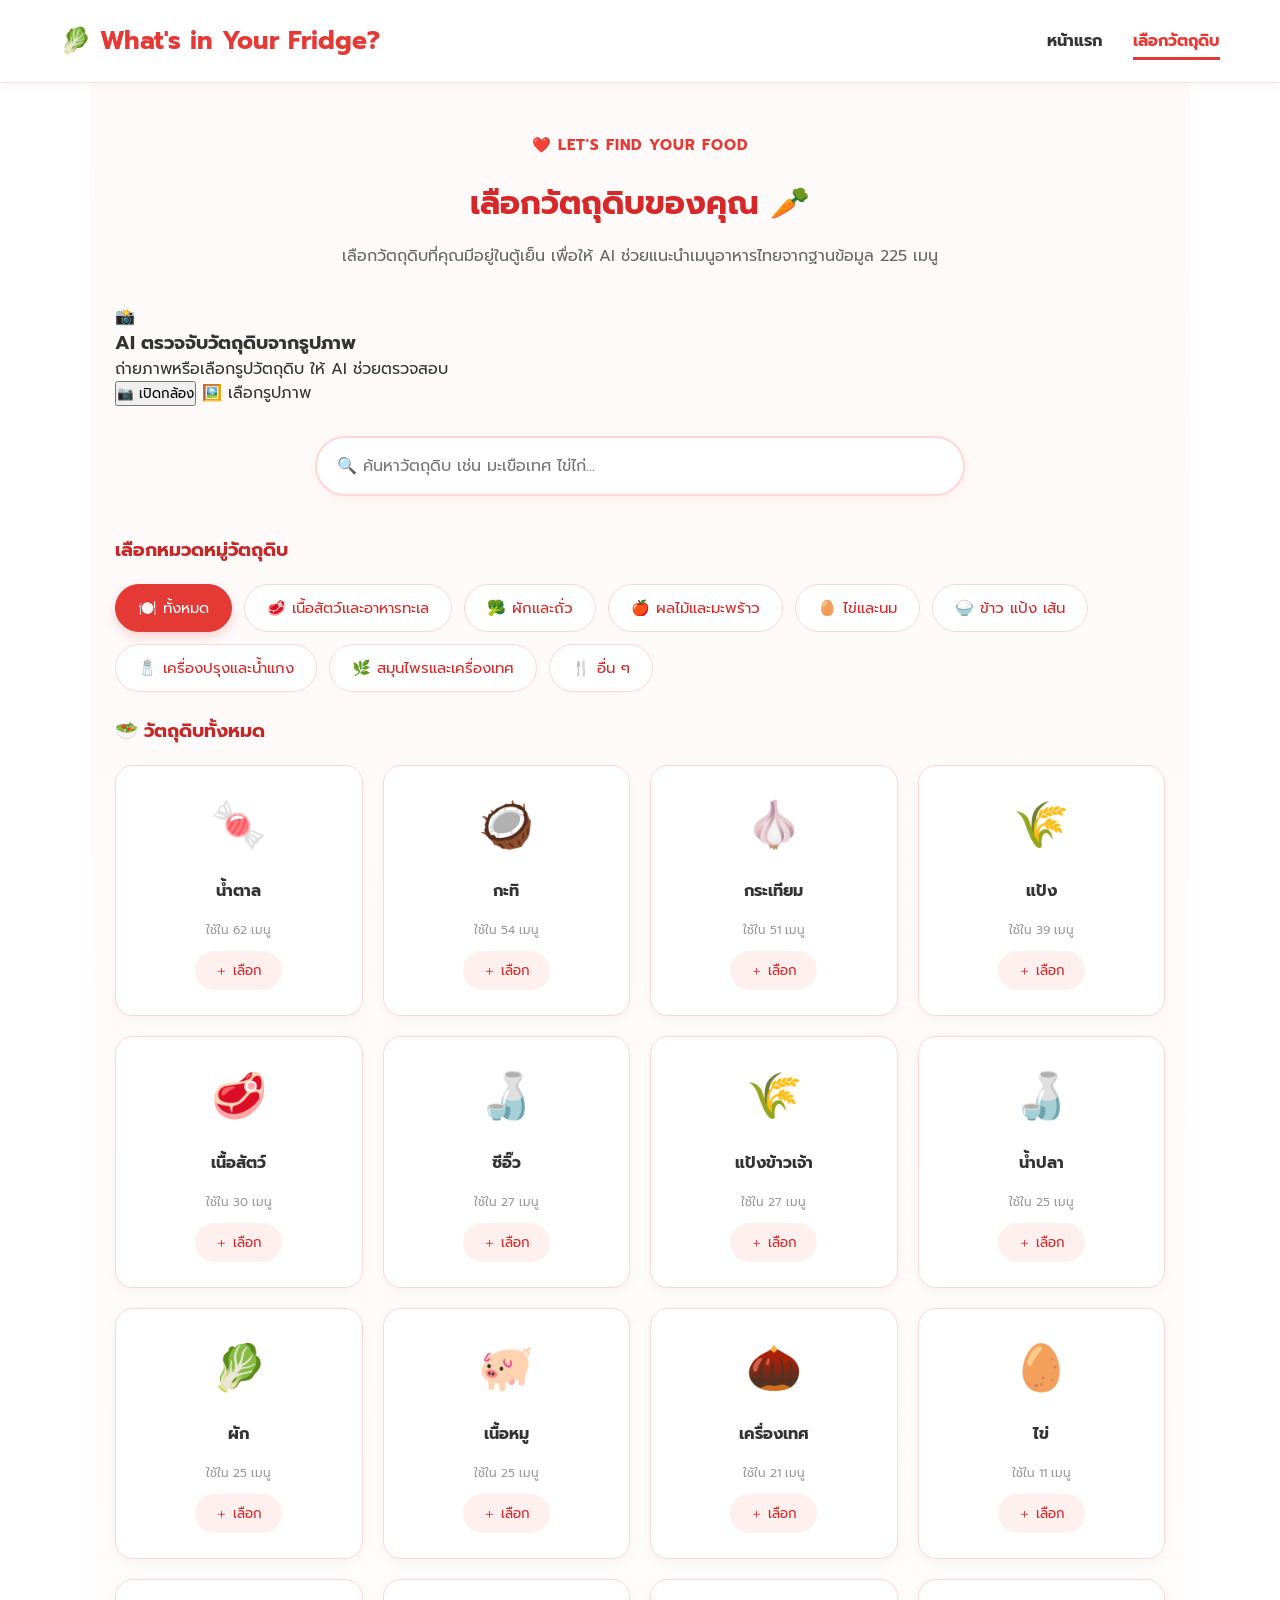
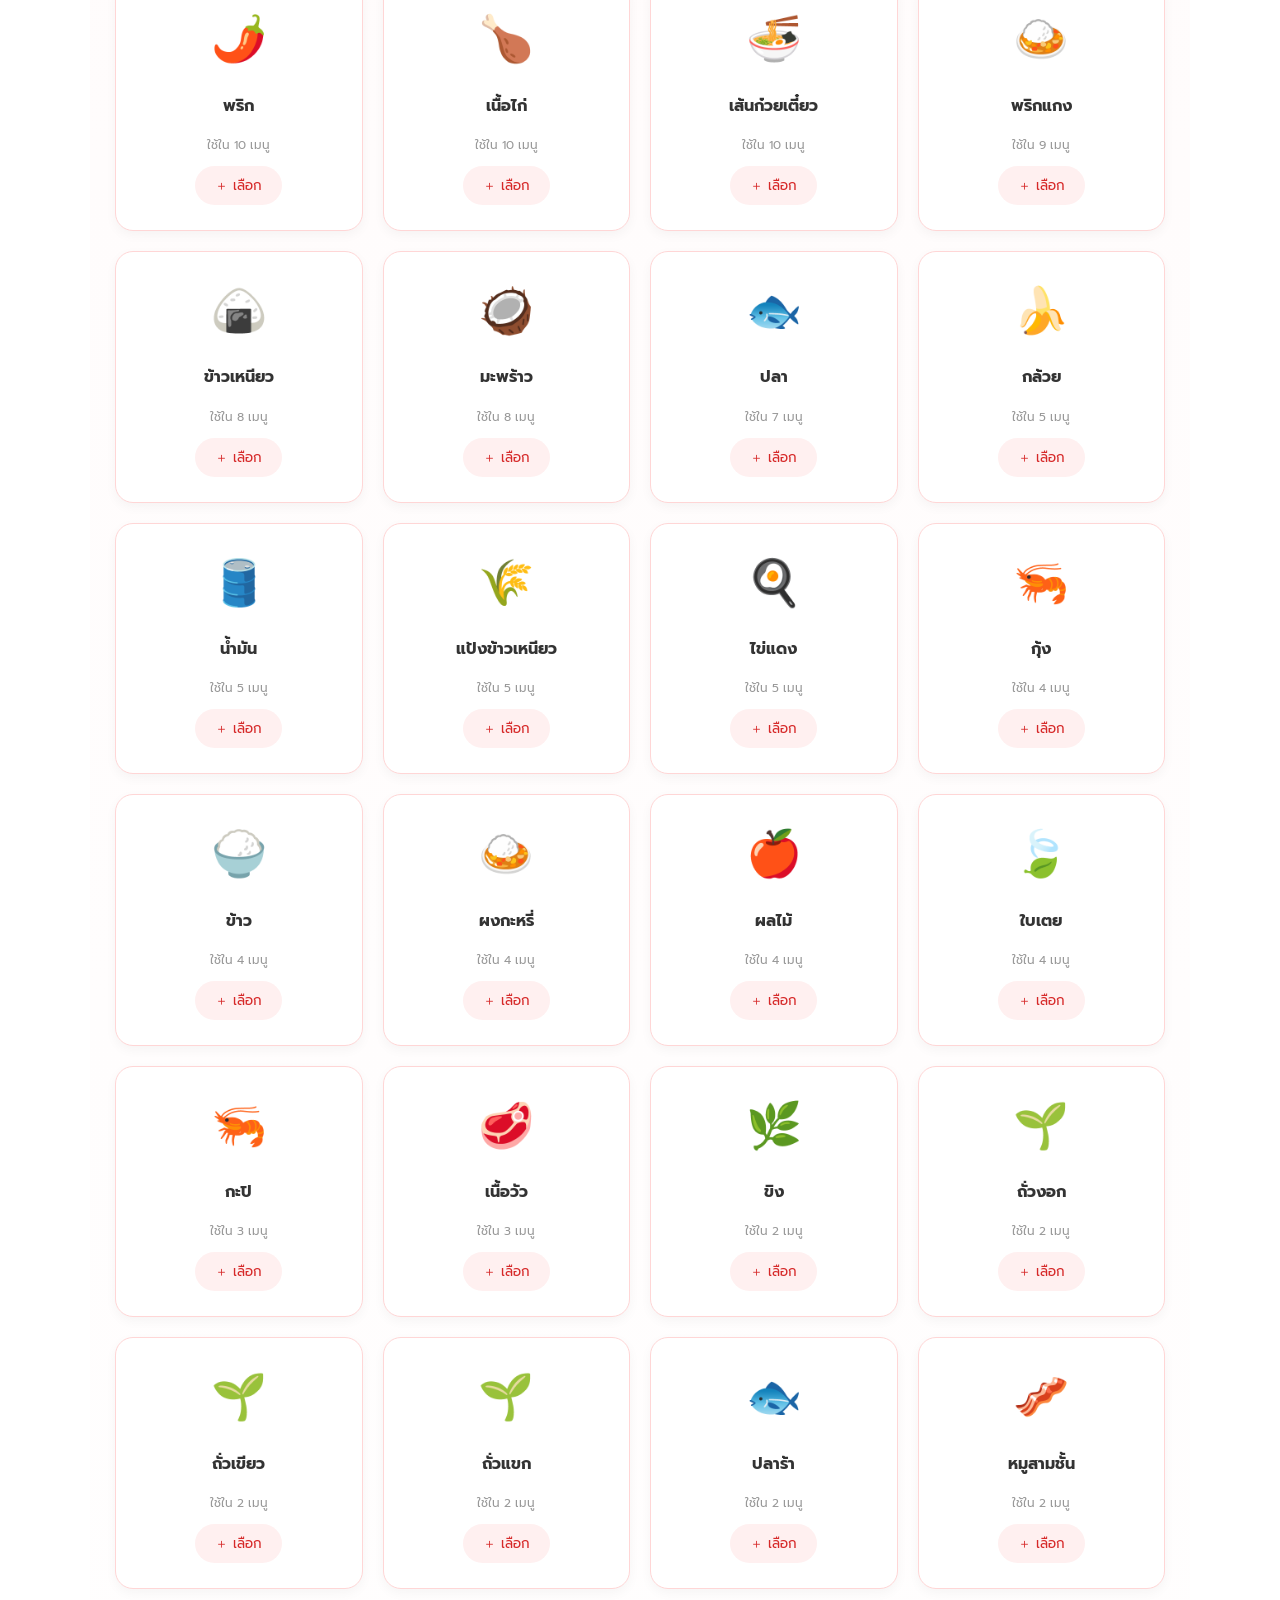
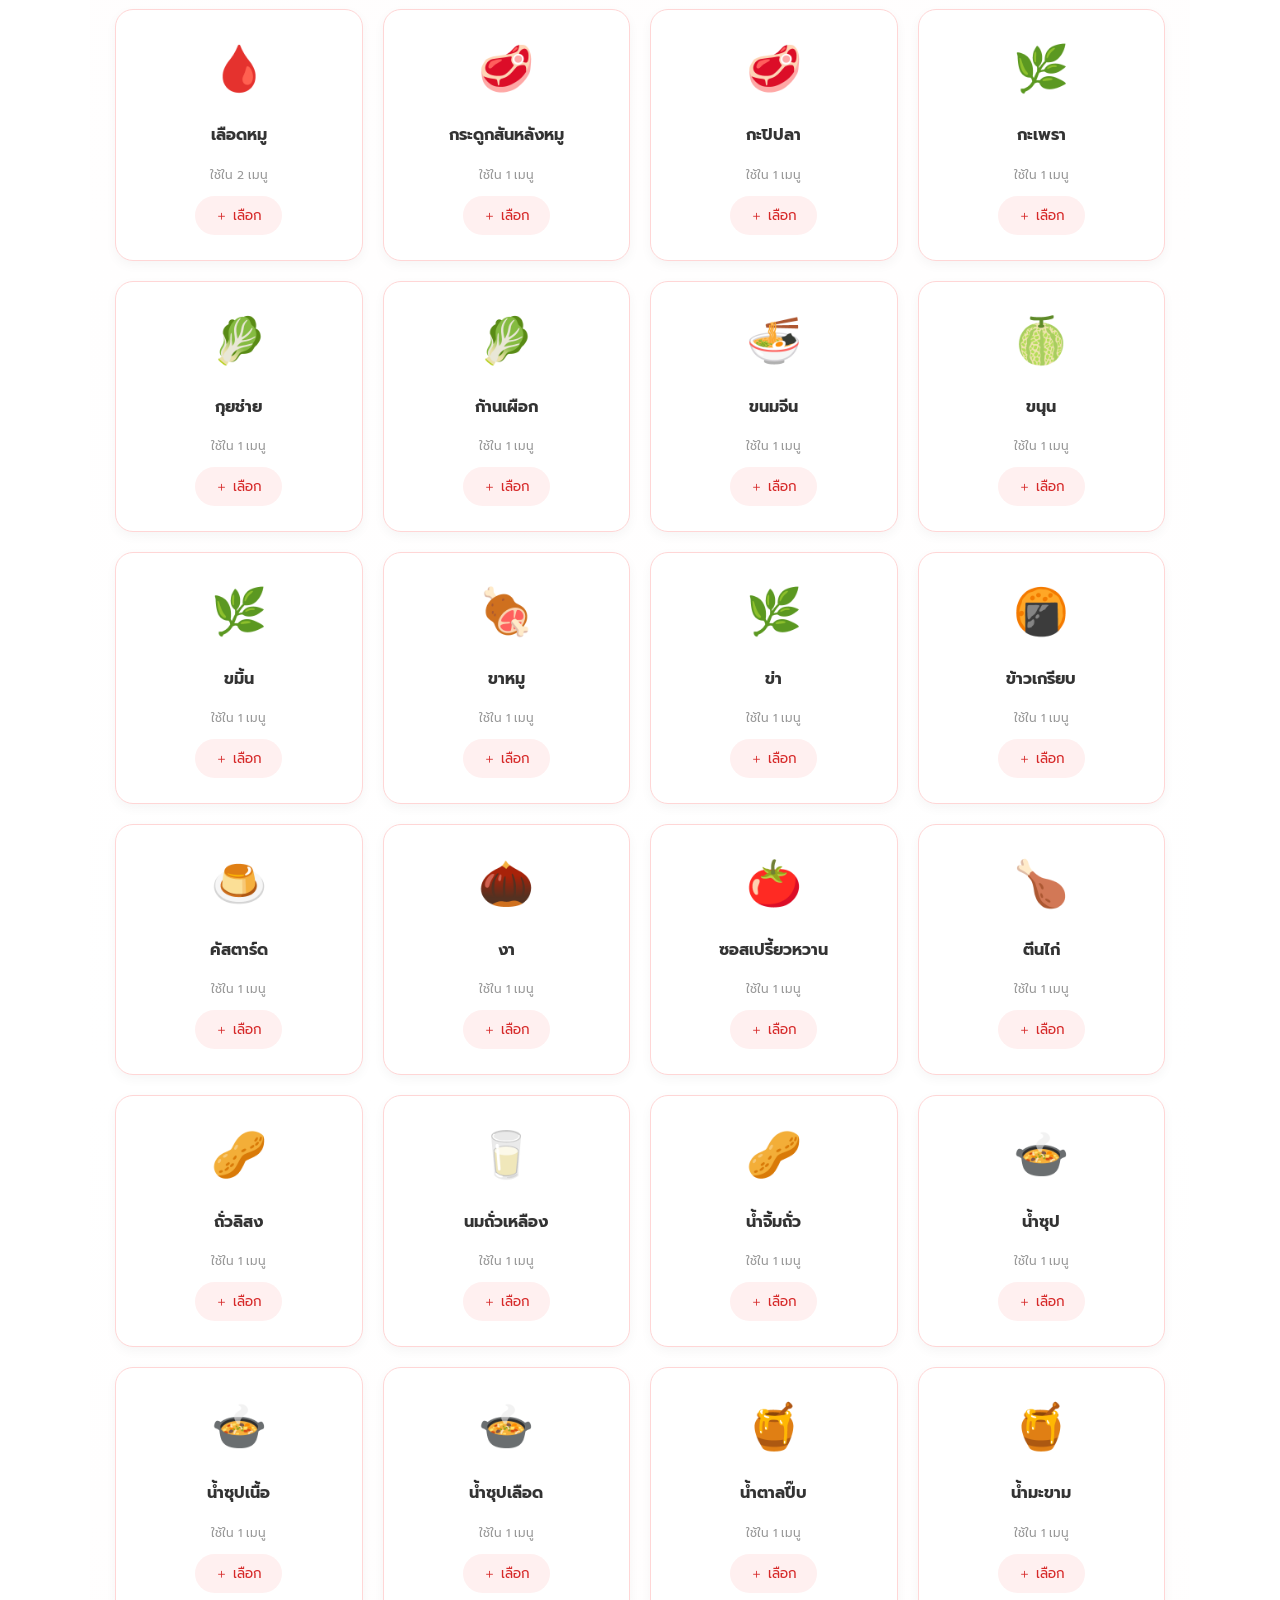
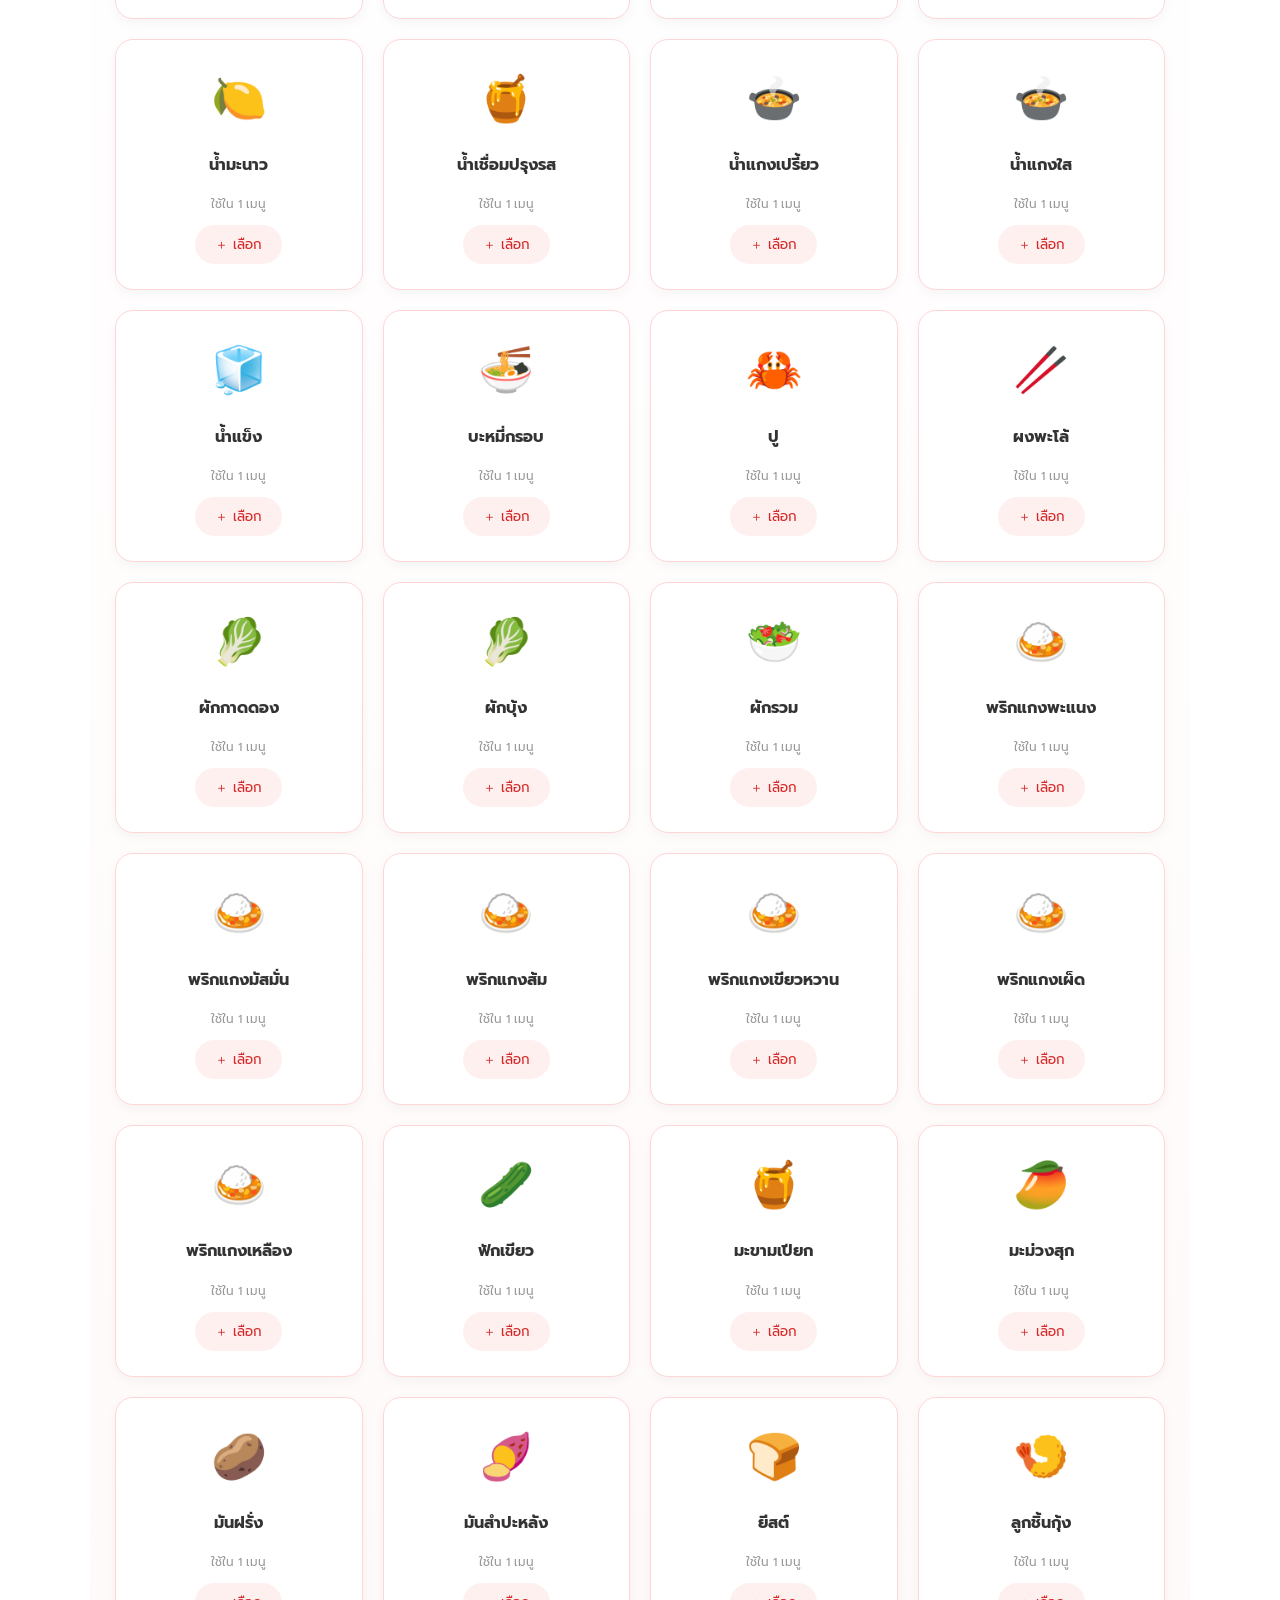
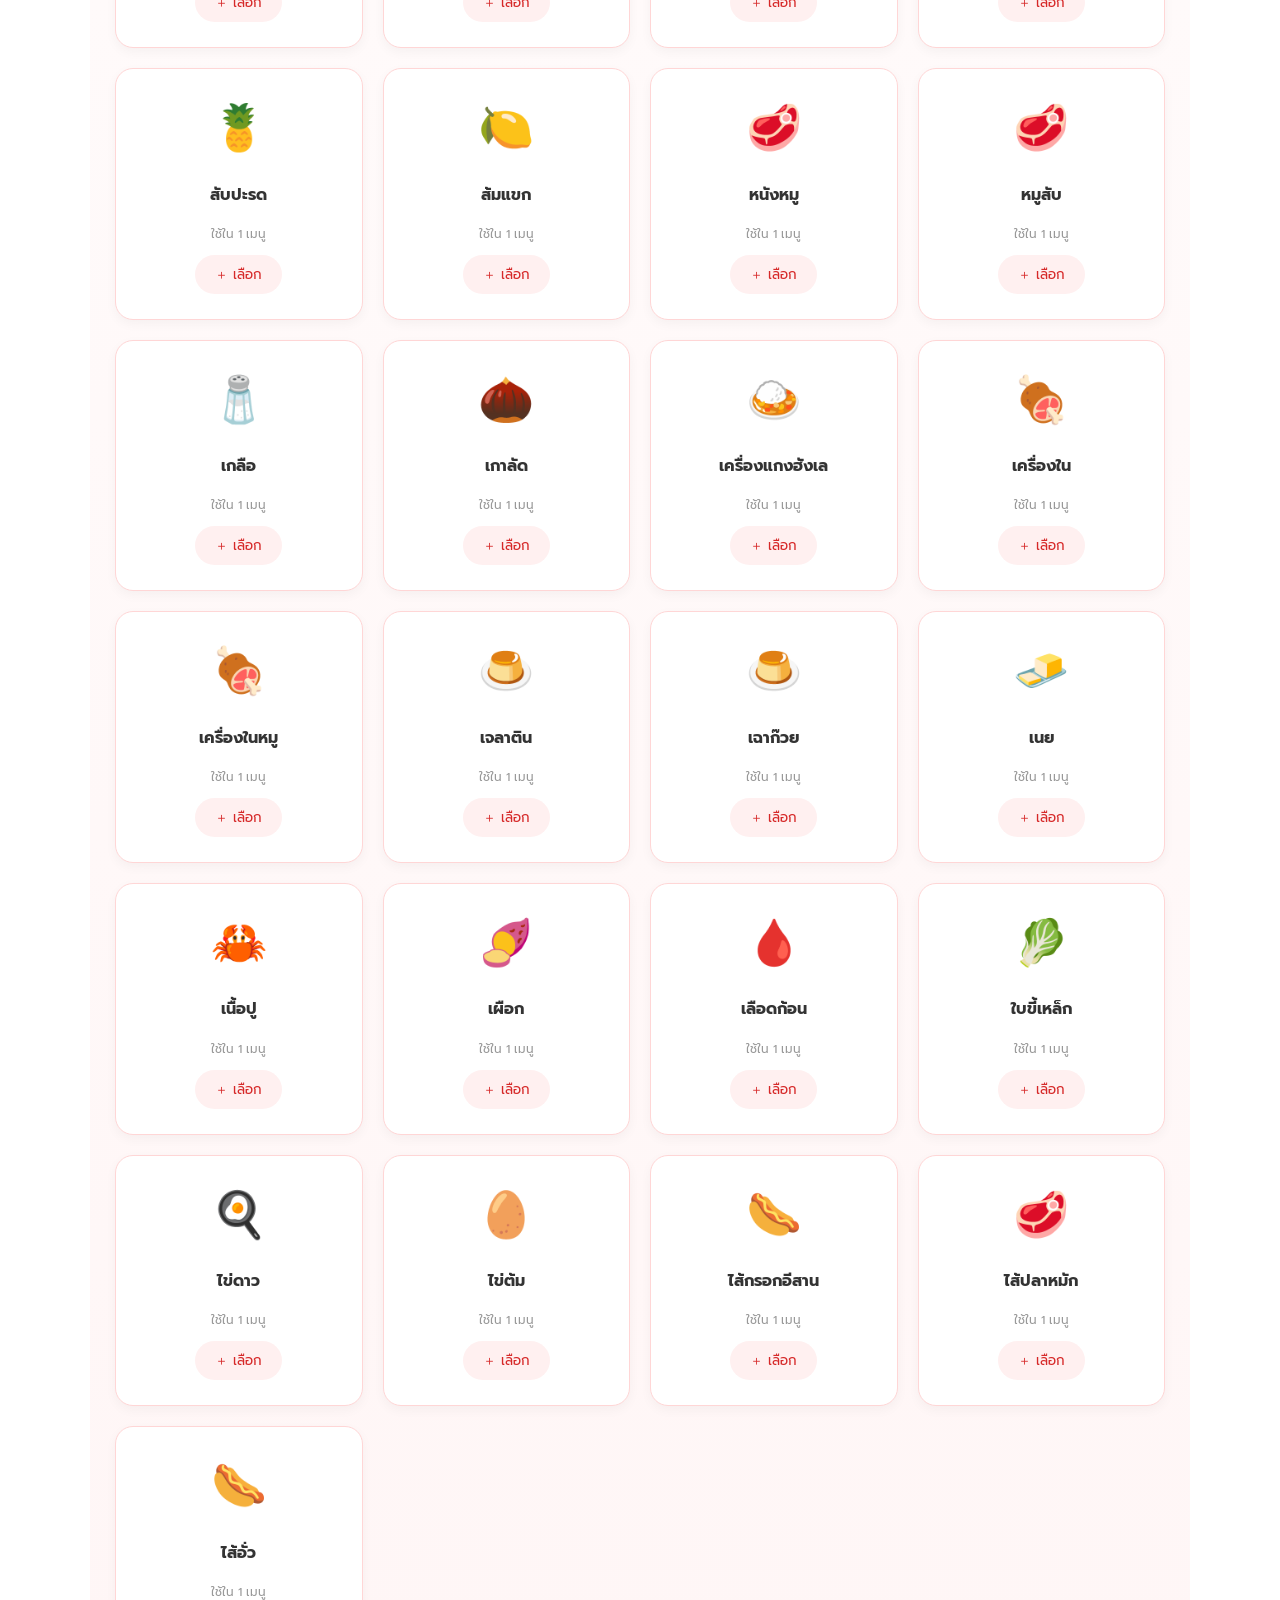
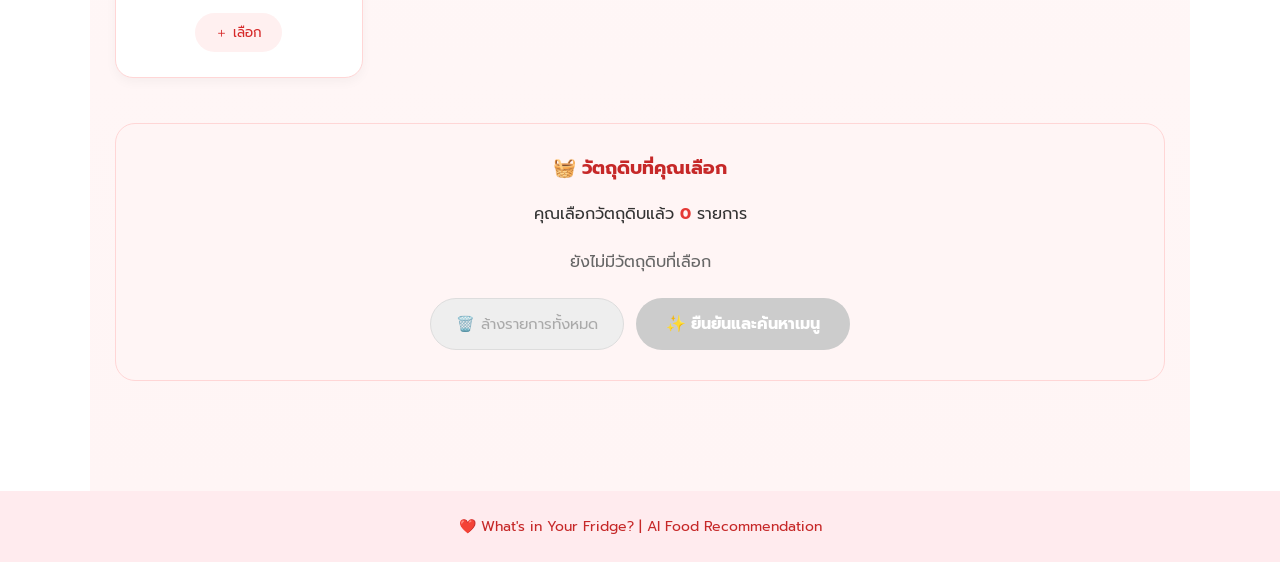
==== commit 7da99510: "Add AI food image recognition feature" ====
--- a/ingredients.html
+++ b/ingredients.html
@@ -51,6 +51,75 @@
         </section>
 
 
+
+        <!-- AI Food Image Recognition -->
+        <section class="ai-scanner-section">
+            <div class="ai-scanner-header">
+                <span class="ai-scanner-icon">📸</span>
+                <div>
+                    <h3>AI ตรวจจับวัตถุดิบจากรูปภาพ</h3>
+                    <p>ถ่ายภาพหรือเลือกรูปวัตถุดิบ ให้ AI ช่วยตรวจสอบ</p>
+                </div>
+            </div>
+
+            <div class="ai-scanner-actions">
+                <button type="button" id="openCameraBtn" class="scanner-btn">
+                    📷 เปิดกล้อง
+                </button>
+
+                <label for="imageUpload" class="scanner-btn upload-btn">
+                    🖼️ เลือกรูปภาพ
+                </label>
+
+                <input
+                    type="file"
+                    id="imageUpload"
+                    accept="image/jpeg,image/png,image/webp"
+                    capture="environment"
+                    hidden
+                >
+            </div>
+
+            <div id="cameraArea" class="camera-area" hidden>
+                <video id="cameraPreview" autoplay playsinline></video>
+
+                <div class="camera-actions">
+                    <button type="button" id="capturePhotoBtn" class="scanner-btn">
+                        📸 ถ่ายภาพ
+                    </button>
+                    <button type="button" id="closeCameraBtn" class="scanner-btn close-camera-btn">
+                        ✕ ปิดกล้อง
+                    </button>
+                </div>
+
+                <canvas id="cameraCanvas" hidden></canvas>
+            </div>
+
+            <div id="imagePreviewArea" class="image-preview-area" hidden>
+                <img id="imagePreview" alt="รูปภาพวัตถุดิบที่เลือก">
+
+                <button type="button" id="recognizeImageBtn" class="btn recognize-btn">
+                    ✨ ให้ AI วิเคราะห์รูปภาพ
+                </button>
+            </div>
+
+            <div id="recognitionLoading" class="recognition-loading" hidden>
+                <span class="loading-spinner"></span>
+                <p>AI กำลังวิเคราะห์วัตถุดิบ กรุณารอสักครู่...</p>
+            </div>
+
+            <div id="recognitionError" class="recognition-error" hidden></div>
+
+            <div id="recognitionResults" class="recognition-results" hidden>
+                <h4>🔍 ผลการตรวจจับวัตถุดิบ</h4>
+                <p class="recognition-hint">
+                    คะแนนความมั่นใจเป็นค่าจากโมเดล AI ไม่ใช่การยืนยันว่าพบวัตถุดิบแน่นอน
+                </p>
+                <div id="recognitionList"></div>
+            </div>
+        </section>
+
+
         <!-- Search -->
         <section class="ingredient-search">
 
--- a/css/style.css
+++ b/css/style.css
@@ -1,865 +1,865 @@
-
-/* ============================= */
-/* Color Theme */
-/* ============================= */
-
-:root {
-    --primary-color: #E53935;
-    --dark-red: #C62828;
-    --light-red: #FFEBEE;
-    --white: #FFFFFF;
-    --text-color: #333333;
-    --gray-color: #F5F5F5;
-}
-
-/* ============================= */
-/* Basic Settings */
-/* ============================= */
-
-* {
-    margin: 0;
-    padding: 0;
-    box-sizing: border-box;
-}
-
-body {
-    font-family: Arial, sans-serif;
-    background-color: var(--white);
-    color: var(--text-color);
-}
-
-/* ============================= */
-/* Header */
-/* ============================= */
-
-header {
-    display: flex;
-    justify-content: space-between;
-    align-items: center;
-    padding: 22px 60px;
-    background-color: var(--white);
-
-    /* เพิ่มความสวยงาม */
-    border-bottom: 1px solid #FFE0E0;
-    box-shadow: 0 3px 10px rgba(0, 0, 0, 0.04);
-
-    position: relative;
-    z-index: 10;
-}
-
-header h1 {
-    color: var(--primary-color);
-    font-size: 25px;
-}
-
-nav a {
-    text-decoration: none;
-    color: var(--text-color);
-    margin-left: 25px;
-    font-weight: bold;
-}
-
-nav a:hover {
-    color: var(--primary-color);
-}
-
-/* ============================= */
-/* Hero Section */
-/* ============================= */
-
-.hero {
-    position: relative;
-    text-align: center;
-    padding: 120px 20px;
-    background-color: var(--light-red);
-    overflow: hidden;
-}
-
-.hero-content {
-    max-width: 750px;
-    margin: auto;
-    position: relative;
-    z-index: 2;
-}
-
-.subtitle {
-    color: var(--primary-color);
-    font-size: 15px;
-    font-weight: bold;
-    margin-bottom: 20px;
-}
-
-.hero h2 {
-    font-size: 42px;
-    line-height: 1.5;
-    color: var(--dark-red);
-    margin-bottom: 20px;
-}
-
-.description {
-    font-size: 18px;
-    line-height: 1.8;
-    margin-bottom: 30px;
-}
-
-/* ============================= */
-/* Food Decorations */
-/* ============================= */
-
-.food-decoration {
-    position: absolute;
-    font-size: 55px;
-    opacity: 0.8;
-}
-
-.food-1 {
-    top: 12%;
-    left: 12%;
-    transform: rotate(-15deg);
-}
-
-.food-2 {
-    top: 15%;
-    right: 13%;
-    transform: rotate(15deg);
-}
-
-.food-3 {
-    bottom: 15%;
-    left: 18%;
-    transform: rotate(10deg);
-}
-
-.food-4 {
-    bottom: 15%;
-    right: 18%;
-    transform: rotate(-15deg);
-}
-
-.food-5 {
-    top: 48%;
-    left: 5%;
-}
-
-.food-6 {
-    top: 48%;
-    right: 5%;
-}
-
-/* ============================= */
-/* Button */
-/* ============================= */
-
-.btn {
-    display: inline-block;
-    background-color: var(--primary-color);
-    color: var(--white);
-    padding: 16px 32px;
-    text-decoration: none;
-    border-radius: 30px;
-    font-weight: bold;
-
-    /* เพิ่มเงาและลูกเล่น */
-    box-shadow: 0 5px 12px rgba(229, 57, 53, 0.25);
-    transition: 0.3s;
-}
-
-.btn:hover {
-    background-color: var(--dark-red);
-    transform: translateY(-3px);
-    box-shadow: 0 8px 18px rgba(198, 40, 40, 0.3);
-}
-
-.hero-note {
-    margin-top: 25px;
-    color: #777777;
-    font-size: 14px;
-}
-
-/* ============================= */
-/* How It Works */
-/* ============================= */
-
-.how-it-works {
-    padding: 70px 40px;
-    text-align: center;
-}
-
-.section-title h2 {
-    color: var(--dark-red);
-    font-size: 30px;
-    margin-bottom: 12px;
-}
-
-.section-title p {
-    color: #777777;
-    margin-bottom: 40px;
-}
-
-
-/* Step Cards */
-
-.steps {
-    display: flex;
-    justify-content: center;
-    gap: 25px;
-    max-width: 1100px;
-    margin: auto;
-}
-
-.step-card {
-    flex: 1;
-    padding: 35px 25px;
-    background-color: var(--white);
-    border: 1px solid #FFD6D6;
-    border-radius: 20px;
-
-    box-shadow: 0 5px 15px rgba(0, 0, 0, 0.04);
-
-    transition: 0.3s;
-}
-
-.step-card:hover {
-    background-color: #FFF5F5;
-    transform: translateY(-5px);
-    box-shadow: 0 10px 20px rgba(229, 57, 53, 0.12);
-}
-
-/* Step Icon */
-.step-icon {
-    display: flex;
-    align-items: center;
-    justify-content: center;
-
-    width: 90px;
-    height: 90px;
-
-    margin: 0 auto 20px;
-
-    background-color: var(--light-red);
-    border-radius: 50%;
-
-    font-size: 45px;
-}
-
-.step-card h3 {
-    color: var(--dark-red);
-    text-align: center;
-    margin-bottom: 12px;
-}
-
-.step-card p {
-    color: #666666;
-    line-height: 1.7;
-    text-align: center;
-}
-
-/* ============================= */
-/* Footer */
-/* ============================= */
-
-footer {
-    text-align: center;
-    padding: 25px;
-    background-color: var(--light-red);
-    color: var(--dark-red);
-    font-size: 14px;
-}
-
-/* ============================= */
-/* Responsive */
-/* ============================= */
-
-@media (max-width: 768px) {
-
-    header {
-        flex-direction: column;
-        gap: 18px;
-        padding: 20px;
-    }
-
-    nav a {
-        margin: 0 10px;
-    }
-
-    .hero {
-        padding: 100px 20px;
-    }
-
-    .hero h2 {
-        font-size: 30px;
-    }
-
-    .description {
-        font-size: 16px;
-    }
-
-    .food-decoration {
-        font-size: 32px;
-        opacity: 0.5;
-    }
-
-    .steps {
-        flex-direction: column;
-    }
-
-    .how-it-works {
-        padding: 50px 20px;
-    }
-
-    .section-title h2 {
-        font-size: 25px;
-    }
-
-    /* Responsive Hero */
-
-    .hero-layout {
-        flex-direction: column;
-        text-align: center;
-        gap: 35px;
-    }
-
-    .hero-content {
-        text-align: center;
-        max-width: 100%;
-    }
-
-    .hero-image {
-        width: 100%;
-        max-width: 450px;
-    }
-
-    .hero-image img {
-        height: 280px;
-    }
-
-    .food-decoration {
-        font-size: 32px;
-        opacity: 0.5;
-    }
-}
-
-
-/* Hero Layout */
-
-.hero-layout {
-    display: flex;
-    align-items: center;
-    justify-content: space-between;
-    gap: 50px;
-    max-width: 1100px;
-    margin: auto;
-    text-align: left;
-}
-
-.hero-content {
-    flex: 1;
-    max-width: 600px;
-    margin: 0;
-}
-
-.hero-image {
-    flex: 0 0 40%;
-    position: relative;
-    z-index: 2;
-}
-
-.hero-image img {
-    width: 100%;
-    height: 350px;
-    object-fit: cover;
-    border-radius: 25px;
-    border: 8px solid white;
-    box-shadow: 0 10px 25px rgba(0, 0, 0, 0.10);
-}
-
-
-/* =================================
-   INGREDIENTS PAGE
-================================= */
-
-.ingredients-page {
-    max-width: 1100px;
-    margin: auto;
-    padding: 50px 25px;
-}
-
-/* Page Introduction */
-
-.ingredients-intro {
-    text-align: center;
-    margin-bottom: 35px;
-}
-
-.ingredients-intro h2 {
-    color: #D62828;
-    font-size: 32px;
-    margin: 15px 0;
-}
-
-.ingredients-intro p {
-    color: #666;
-    line-height: 1.7;
-}
-
-/* Search Box */
-
-.ingredient-search {
-    max-width: 650px;
-    margin: 30px auto;
-}
-
-.ingredient-search input {
-    width: 100%;
-    padding: 16px 20px;
-    border: 2px solid #FFD6D6;
-    border-radius: 30px;
-    font-size: 16px;
-    outline: none;
-    box-sizing: border-box;
-}
-
-.ingredient-search input:focus {
-    border-color: #E53935;
-}
-
-/* Category */
-
-.ingredient-category {
-    margin: 40px 0 25px;
-}
-
-.ingredient-category h3,
-.ingredient-list h3,
-.selected-section h3 {
-    color: #C62828;
-    margin-bottom: 20px;
-}
-
-.category-buttons {
-    display: flex;
-    flex-wrap: wrap;
-    gap: 12px;
-}
-
-.category-btn {
-    background-color: white;
-    color: #D62828;
-    border: 1px solid #FFD6D6;
-    border-radius: 25px;
-    padding: 12px 22px;
-    font-size: 15px;
-    cursor: pointer;
-    transition: 0.3s;
-}
-
-.category-btn:hover,
-.category-btn.active {
-    background-color: #E53935;
-    color: white;
-    border-color: #E53935;
-}
-
-/* Ingredient Cards */
-
-.ingredient-grid {
-    display: grid;
-    grid-template-columns: repeat(4, 1fr);
-    gap: 20px;
-}
-
-.ingredient-card {
-    background-color: white;
-    border: 1px solid #FFD6D6;
-    border-radius: 18px;
-    padding: 25px 15px;
-    text-align: center;
-    box-shadow: 0 4px 12px rgba(0, 0, 0, 0.04);
-    transition: 0.3s;
-}
-
-.ingredient-card:hover {
-    transform: translateY(-5px);
-    box-shadow: 0 8px 18px rgba(229, 57, 53, 0.12);
-}
-
-.ingredient-icon {
-    display: block;
-    font-size: 45px;
-    margin-bottom: 12px;
-}
-
-.ingredient-card h4 {
-    color: #333;
-    margin: 10px 0 15px;
-}
-
-/* Select Button */
-
-.select-btn {
-    background-color: #FFF0F0;
-    color: #D62828;
-    border: none;
-    border-radius: 20px;
-    padding: 9px 20px;
-    cursor: pointer;
-    transition: 0.3s;
-}
-
-.select-btn:hover {
-    background-color: #E53935;
-    color: white;
-}
-
-/* Selected Ingredients */
-
-.selected-section {
-    background-color: #FFF5F5;
-    border: 1px solid #FFD6D6;
-    border-radius: 20px;
-    padding: 30px;
-    margin-top: 45px;
-    text-align: center;
-}
-
-#selectedCount {
-    color: #E53935;
-    font-weight: bold;
-}
-
-#selectedList {
-    margin: 20px 0;
-    color: #666;
-    line-height: 2;
-}
-
-/* Confirm Button */
-
-#confirmBtn {
-    cursor: pointer;
-    border: none;
-}
-
-#confirmBtn:disabled {
-    background-color: #CCCCCC;
-    box-shadow: none;
-    cursor: not-allowed;
-}
-
-/* No Result */
-
-#noResult {
-    text-align: center;
-    color: #999;
-    padding: 30px;
-}
-
-/* Responsive */
-
-@media (max-width: 768px) {
-
-    .ingredient-grid {
-        grid-template-columns: repeat(2, 1fr);
-    }
-
-    .ingredients-intro h2 {
-        font-size: 25px;
-    }
-
-    .category-buttons {
-        justify-content: center;
-    }
-}
-
-@media (max-width: 400px) {
-
-    .ingredient-grid {
-        grid-template-columns: 1fr 1fr;
-        gap: 10px;
-    }
-
-    .ingredient-card {
-        padding: 18px 8px;
-    }
-
-}
-
-/* =================================
-   INGREDIENTS - EXTRA DESIGN
-================================= */
-
-/* พื้นหลังหน้า Ingredients */
-
-.ingredients-page {
-    background: linear-gradient(
-        180deg,
-        #fffafa 0%,
-        #ffffff 50%,
-        #fff5f5 100%
-    );
-}
-
-/* Subtitle */
-
-.ingredients-intro .subtitle {
-    color: #E53935;
-    font-weight: bold;
-    letter-spacing: 1px;
-}
-
-/* Search Box */
-
-.ingredient-search input {
-    box-shadow: 0 4px 15px rgba(229, 57, 53, 0.06);
-    transition: 0.3s;
-}
-
-.ingredient-search input:focus {
-    box-shadow: 0 0 0 4px rgba(229, 57, 53, 0.1);
-}
-
-/* Category Buttons */
-
-.category-btn {
-    transition: all 0.25s ease;
-}
-
-.category-btn:hover {
-    transform: translateY(-3px);
-}
-
-.category-btn.active {
-    box-shadow: 0 5px 12px rgba(229, 57, 53, 0.2);
-}
-
-/* Ingredient Cards */
-
-.ingredient-card {
-    position: relative;
-    overflow: hidden;
-    transition: all 0.3s ease;
-}
-
-.ingredient-card:hover {
-    transform: translateY(-7px);
-    border-color: #FF9999;
-    box-shadow: 0 10px 25px rgba(229, 57, 53, 0.12);
-}
-
-/* Ingredient Emoji */
-
-.ingredient-icon {
-    transition: transform 0.3s ease;
-}
-
-.ingredient-card:hover .ingredient-icon {
-    transform: scale(1.18) rotate(-5deg);
-}
-
-/* Selected Card */
-
-.ingredient-card.selected {
-    border: 2px solid #E53935;
-    background-color: #FFF5F5;
-    box-shadow: 0 5px 15px rgba(229, 57, 53, 0.1);
-}
-
-/* Selected Button */
-
-.ingredient-card.selected .select-btn {
-    background-color: #E53935;
-    color: white;
-}
-
-/* Selected List */
-
-#selectedList {
-    display: flex;
-    flex-wrap: wrap;
-    justify-content: center;
-    gap: 10px;
-}
-
-.selected-item {
-    background-color: white;
-    border: 1px solid #FFBABA;
-    border-radius: 20px;
-    padding: 8px 14px;
-    color: #C62828;
-    font-size: 14px;
-}
-
-/* Confirm Button */
-
-#confirmBtn {
-    background-color: #E53935;
-    color: white;
-    padding: 14px 30px;
-    border-radius: 30px;
-    font-size: 16px;
-    font-weight: bold;
-    transition: 0.3s;
-}
-
-#confirmBtn:not(:disabled):hover {
-    background-color: #C62828;
-    transform: translateY(-3px);
-    box-shadow: 0 6px 15px rgba(229, 57, 53, 0.25);
-}
-
-/* Animation */
-
-@keyframes ingredientAppear {
-    from {
-        opacity: 0;
-        transform: translateY(10px);
-    }
-
-    to {
-        opacity: 1;
-        transform: translateY(0);
-    }
-}
-
-.ingredient-card {
-    animation: ingredientAppear 0.35s ease;
-}
-
-/* ปุ่มลบวัตถุดิบในตะกร้า */
-
-.selected-item button {
-    font-size: 18px;
-    margin-left: 5px;
-}
-
-/* การ์ดที่ถูกเลือก */
-
-.ingredient-card.selected {
-    border: 2px solid #E53935;
-    background-color: #FFF5F5;
-}
-
-/* ปุ่มที่เลือกแล้ว */
-
-.ingredient-card.selected .select-btn {
-    background-color: #E53935;
-    color: white;
-}
-
-
-/* ปุ่มจัดการรายการวัตถุดิบ */
-
-.selected-actions {
-    display: flex;
-    justify-content: center;
-    align-items: center;
-    flex-wrap: wrap;
-    gap: 12px;
-    margin-top: 20px;
-}
-
-/* ปุ่มล้างรายการทั้งหมด */
-
-.clear-btn {
-    background-color: white;
-    color: #E53935;
-    border: 1px solid #E53935;
-    border-radius: 30px;
-    padding: 14px 25px;
-    font-size: 15px;
-    cursor: pointer;
-    transition: 0.3s;
-}
-
-.clear-btn:hover:not(:disabled) {
-    background-color: #FFF0F0;
-    transform: translateY(-2px);
-}
-
-/* เมื่อปุ่มไม่สามารถกดได้ */
-
-.clear-btn:disabled {
-    background-color: #EEEEEE;
-    color: #AAAAAA;
-    border-color: #DDDDDD;
-    cursor: not-allowed;
-}
-
-
-/* =================================
-   FIXES (วางต่อท้ายไฟล์)
-================================= */
-
-/* ฟอนต์ไทย */
-body {
-    font-family: 'Prompt', 'Noto Sans Thai', Arial, sans-serif;
-}
-
-button, input {
-    font-family: inherit;
-}
-
-/* แก้ Hero บนมือถือ (ต้องอยู่ท้ายไฟล์ เพื่อทับกฎด้านบน) */
-@media (max-width: 768px) {
-    .hero-layout {
-        flex-direction: column;
-        text-align: center;
-        gap: 35px;
-    }
-
-    .hero-content {
-        max-width: 100%;
-        text-align: center;
-    }
-
-    .hero-image {
-        flex: none;
-        width: 100%;
-        max-width: 450px;
-    }
-
-    .hero-image img {
-        height: 280px;
-    }
-}
-
-/* ปุ่ม ✕ ลบวัตถุดิบ */
-.selected-item {
-    display: inline-flex;
-    align-items: center;
-    gap: 6px;
-}
-
-.selected-item .remove-btn {
-    background: #FFE5E5;
-    color: #C62828;
-    border: none;
-    border-radius: 50%;
-    width: 24px;
-    height: 24px;
-    font-size: 13px;
-    line-height: 1;
-    margin-left: 4px;
-    cursor: pointer;
-    transition: 0.2s;
-}
-
-.selected-item .remove-btn:hover {
-    background: #E53935;
-    color: white;
-}
-
-/* Header ติดขอบบน + หน้าที่เปิดอยู่ */
-header {
-    position: sticky;
-    top: 0;
-}
-
-nav a.active {
-    color: var(--primary-color);
-    border-bottom: 3px solid var(--primary-color);
-    padding-bottom: 4px;
-}
+
+/* ============================= */
+/* Color Theme */
+/* ============================= */
+
+:root {
+    --primary-color: #E53935;
+    --dark-red: #C62828;
+    --light-red: #FFEBEE;
+    --white: #FFFFFF;
+    --text-color: #333333;
+    --gray-color: #F5F5F5;
+}
+
+/* ============================= */
+/* Basic Settings */
+/* ============================= */
+
+* {
+    margin: 0;
+    padding: 0;
+    box-sizing: border-box;
+}
+
+body {
+    font-family: Arial, sans-serif;
+    background-color: var(--white);
+    color: var(--text-color);
+}
+
+/* ============================= */
+/* Header */
+/* ============================= */
+
+header {
+    display: flex;
+    justify-content: space-between;
+    align-items: center;
+    padding: 22px 60px;
+    background-color: var(--white);
+
+    /* เพิ่มความสวยงาม */
+    border-bottom: 1px solid #FFE0E0;
+    box-shadow: 0 3px 10px rgba(0, 0, 0, 0.04);
+
+    position: relative;
+    z-index: 10;
+}
+
+header h1 {
+    color: var(--primary-color);
+    font-size: 25px;
+}
+
+nav a {
+    text-decoration: none;
+    color: var(--text-color);
+    margin-left: 25px;
+    font-weight: bold;
+}
+
+nav a:hover {
+    color: var(--primary-color);
+}
+
+/* ============================= */
+/* Hero Section */
+/* ============================= */
+
+.hero {
+    position: relative;
+    text-align: center;
+    padding: 120px 20px;
+    background-color: var(--light-red);
+    overflow: hidden;
+}
+
+.hero-content {
+    max-width: 750px;
+    margin: auto;
+    position: relative;
+    z-index: 2;
+}
+
+.subtitle {
+    color: var(--primary-color);
+    font-size: 15px;
+    font-weight: bold;
+    margin-bottom: 20px;
+}
+
+.hero h2 {
+    font-size: 42px;
+    line-height: 1.5;
+    color: var(--dark-red);
+    margin-bottom: 20px;
+}
+
+.description {
+    font-size: 18px;
+    line-height: 1.8;
+    margin-bottom: 30px;
+}
+
+/* ============================= */
+/* Food Decorations */
+/* ============================= */
+
+.food-decoration {
+    position: absolute;
+    font-size: 55px;
+    opacity: 0.8;
+}
+
+.food-1 {
+    top: 12%;
+    left: 12%;
+    transform: rotate(-15deg);
+}
+
+.food-2 {
+    top: 15%;
+    right: 13%;
+    transform: rotate(15deg);
+}
+
+.food-3 {
+    bottom: 15%;
+    left: 18%;
+    transform: rotate(10deg);
+}
+
+.food-4 {
+    bottom: 15%;
+    right: 18%;
+    transform: rotate(-15deg);
+}
+
+.food-5 {
+    top: 48%;
+    left: 5%;
+}
+
+.food-6 {
+    top: 48%;
+    right: 5%;
+}
+
+/* ============================= */
+/* Button */
+/* ============================= */
+
+.btn {
+    display: inline-block;
+    background-color: var(--primary-color);
+    color: var(--white);
+    padding: 16px 32px;
+    text-decoration: none;
+    border-radius: 30px;
+    font-weight: bold;
+
+    /* เพิ่มเงาและลูกเล่น */
+    box-shadow: 0 5px 12px rgba(229, 57, 53, 0.25);
+    transition: 0.3s;
+}
+
+.btn:hover {
+    background-color: var(--dark-red);
+    transform: translateY(-3px);
+    box-shadow: 0 8px 18px rgba(198, 40, 40, 0.3);
+}
+
+.hero-note {
+    margin-top: 25px;
+    color: #777777;
+    font-size: 14px;
+}
+
+/* ============================= */
+/* How It Works */
+/* ============================= */
+
+.how-it-works {
+    padding: 70px 40px;
+    text-align: center;
+}
+
+.section-title h2 {
+    color: var(--dark-red);
+    font-size: 30px;
+    margin-bottom: 12px;
+}
+
+.section-title p {
+    color: #777777;
+    margin-bottom: 40px;
+}
+
+
+/* Step Cards */
+
+.steps {
+    display: flex;
+    justify-content: center;
+    gap: 25px;
+    max-width: 1100px;
+    margin: auto;
+}
+
+.step-card {
+    flex: 1;
+    padding: 35px 25px;
+    background-color: var(--white);
+    border: 1px solid #FFD6D6;
+    border-radius: 20px;
+
+    box-shadow: 0 5px 15px rgba(0, 0, 0, 0.04);
+
+    transition: 0.3s;
+}
+
+.step-card:hover {
+    background-color: #FFF5F5;
+    transform: translateY(-5px);
+    box-shadow: 0 10px 20px rgba(229, 57, 53, 0.12);
+}
+
+/* Step Icon */
+.step-icon {
+    display: flex;
+    align-items: center;
+    justify-content: center;
+
+    width: 90px;
+    height: 90px;
+
+    margin: 0 auto 20px;
+
+    background-color: var(--light-red);
+    border-radius: 50%;
+
+    font-size: 45px;
+}
+
+.step-card h3 {
+    color: var(--dark-red);
+    text-align: center;
+    margin-bottom: 12px;
+}
+
+.step-card p {
+    color: #666666;
+    line-height: 1.7;
+    text-align: center;
+}
+
+/* ============================= */
+/* Footer */
+/* ============================= */
+
+footer {
+    text-align: center;
+    padding: 25px;
+    background-color: var(--light-red);
+    color: var(--dark-red);
+    font-size: 14px;
+}
+
+/* ============================= */
+/* Responsive */
+/* ============================= */
+
+@media (max-width: 768px) {
+
+    header {
+        flex-direction: column;
+        gap: 18px;
+        padding: 20px;
+    }
+
+    nav a {
+        margin: 0 10px;
+    }
+
+    .hero {
+        padding: 100px 20px;
+    }
+
+    .hero h2 {
+        font-size: 30px;
+    }
+
+    .description {
+        font-size: 16px;
+    }
+
+    .food-decoration {
+        font-size: 32px;
+        opacity: 0.5;
+    }
+
+    .steps {
+        flex-direction: column;
+    }
+
+    .how-it-works {
+        padding: 50px 20px;
+    }
+
+    .section-title h2 {
+        font-size: 25px;
+    }
+
+    /* Responsive Hero */
+
+    .hero-layout {
+        flex-direction: column;
+        text-align: center;
+        gap: 35px;
+    }
+
+    .hero-content {
+        text-align: center;
+        max-width: 100%;
+    }
+
+    .hero-image {
+        width: 100%;
+        max-width: 450px;
+    }
+
+    .hero-image img {
+        height: 280px;
+    }
+
+    .food-decoration {
+        font-size: 32px;
+        opacity: 0.5;
+    }
+}
+
+
+/* Hero Layout */
+
+.hero-layout {
+    display: flex;
+    align-items: center;
+    justify-content: space-between;
+    gap: 50px;
+    max-width: 1100px;
+    margin: auto;
+    text-align: left;
+}
+
+.hero-content {
+    flex: 1;
+    max-width: 600px;
+    margin: 0;
+}
+
+.hero-image {
+    flex: 0 0 40%;
+    position: relative;
+    z-index: 2;
+}
+
+.hero-image img {
+    width: 100%;
+    height: 350px;
+    object-fit: cover;
+    border-radius: 25px;
+    border: 8px solid white;
+    box-shadow: 0 10px 25px rgba(0, 0, 0, 0.10);
+}
+
+
+/* =================================
+   INGREDIENTS PAGE
+================================= */
+
+.ingredients-page {
+    max-width: 1100px;
+    margin: auto;
+    padding: 50px 25px;
+}
+
+/* Page Introduction */
+
+.ingredients-intro {
+    text-align: center;
+    margin-bottom: 35px;
+}
+
+.ingredients-intro h2 {
+    color: #D62828;
+    font-size: 32px;
+    margin: 15px 0;
+}
+
+.ingredients-intro p {
+    color: #666;
+    line-height: 1.7;
+}
+
+/* Search Box */
+
+.ingredient-search {
+    max-width: 650px;
+    margin: 30px auto;
+}
+
+.ingredient-search input {
+    width: 100%;
+    padding: 16px 20px;
+    border: 2px solid #FFD6D6;
+    border-radius: 30px;
+    font-size: 16px;
+    outline: none;
+    box-sizing: border-box;
+}
+
+.ingredient-search input:focus {
+    border-color: #E53935;
+}
+
+/* Category */
+
+.ingredient-category {
+    margin: 40px 0 25px;
+}
+
+.ingredient-category h3,
+.ingredient-list h3,
+.selected-section h3 {
+    color: #C62828;
+    margin-bottom: 20px;
+}
+
+.category-buttons {
+    display: flex;
+    flex-wrap: wrap;
+    gap: 12px;
+}
+
+.category-btn {
+    background-color: white;
+    color: #D62828;
+    border: 1px solid #FFD6D6;
+    border-radius: 25px;
+    padding: 12px 22px;
+    font-size: 15px;
+    cursor: pointer;
+    transition: 0.3s;
+}
+
+.category-btn:hover,
+.category-btn.active {
+    background-color: #E53935;
+    color: white;
+    border-color: #E53935;
+}
+
+/* Ingredient Cards */
+
+.ingredient-grid {
+    display: grid;
+    grid-template-columns: repeat(4, 1fr);
+    gap: 20px;
+}
+
+.ingredient-card {
+    background-color: white;
+    border: 1px solid #FFD6D6;
+    border-radius: 18px;
+    padding: 25px 15px;
+    text-align: center;
+    box-shadow: 0 4px 12px rgba(0, 0, 0, 0.04);
+    transition: 0.3s;
+}
+
+.ingredient-card:hover {
+    transform: translateY(-5px);
+    box-shadow: 0 8px 18px rgba(229, 57, 53, 0.12);
+}
+
+.ingredient-icon {
+    display: block;
+    font-size: 45px;
+    margin-bottom: 12px;
+}
+
+.ingredient-card h4 {
+    color: #333;
+    margin: 10px 0 15px;
+}
+
+/* Select Button */
+
+.select-btn {
+    background-color: #FFF0F0;
+    color: #D62828;
+    border: none;
+    border-radius: 20px;
+    padding: 9px 20px;
+    cursor: pointer;
+    transition: 0.3s;
+}
+
+.select-btn:hover {
+    background-color: #E53935;
+    color: white;
+}
+
+/* Selected Ingredients */
+
+.selected-section {
+    background-color: #FFF5F5;
+    border: 1px solid #FFD6D6;
+    border-radius: 20px;
+    padding: 30px;
+    margin-top: 45px;
+    text-align: center;
+}
+
+#selectedCount {
+    color: #E53935;
+    font-weight: bold;
+}
+
+#selectedList {
+    margin: 20px 0;
+    color: #666;
+    line-height: 2;
+}
+
+/* Confirm Button */
+
+#confirmBtn {
+    cursor: pointer;
+    border: none;
+}
+
+#confirmBtn:disabled {
+    background-color: #CCCCCC;
+    box-shadow: none;
+    cursor: not-allowed;
+}
+
+/* No Result */
+
+#noResult {
+    text-align: center;
+    color: #999;
+    padding: 30px;
+}
+
+/* Responsive */
+
+@media (max-width: 768px) {
+
+    .ingredient-grid {
+        grid-template-columns: repeat(2, 1fr);
+    }
+
+    .ingredients-intro h2 {
+        font-size: 25px;
+    }
+
+    .category-buttons {
+        justify-content: center;
+    }
+}
+
+@media (max-width: 400px) {
+
+    .ingredient-grid {
+        grid-template-columns: 1fr 1fr;
+        gap: 10px;
+    }
+
+    .ingredient-card {
+        padding: 18px 8px;
+    }
+
+}
+
+/* =================================
+   INGREDIENTS - EXTRA DESIGN
+================================= */
+
+/* พื้นหลังหน้า Ingredients */
+
+.ingredients-page {
+    background: linear-gradient(
+        180deg,
+        #fffafa 0%,
+        #ffffff 50%,
+        #fff5f5 100%
+    );
+}
+
+/* Subtitle */
+
+.ingredients-intro .subtitle {
+    color: #E53935;
+    font-weight: bold;
+    letter-spacing: 1px;
+}
+
+/* Search Box */
+
+.ingredient-search input {
+    box-shadow: 0 4px 15px rgba(229, 57, 53, 0.06);
+    transition: 0.3s;
+}
+
+.ingredient-search input:focus {
+    box-shadow: 0 0 0 4px rgba(229, 57, 53, 0.1);
+}
+
+/* Category Buttons */
+
+.category-btn {
+    transition: all 0.25s ease;
+}
+
+.category-btn:hover {
+    transform: translateY(-3px);
+}
+
+.category-btn.active {
+    box-shadow: 0 5px 12px rgba(229, 57, 53, 0.2);
+}
+
+/* Ingredient Cards */
+
+.ingredient-card {
+    position: relative;
+    overflow: hidden;
+    transition: all 0.3s ease;
+}
+
+.ingredient-card:hover {
+    transform: translateY(-7px);
+    border-color: #FF9999;
+    box-shadow: 0 10px 25px rgba(229, 57, 53, 0.12);
+}
+
+/* Ingredient Emoji */
+
+.ingredient-icon {
+    transition: transform 0.3s ease;
+}
+
+.ingredient-card:hover .ingredient-icon {
+    transform: scale(1.18) rotate(-5deg);
+}
+
+/* Selected Card */
+
+.ingredient-card.selected {
+    border: 2px solid #E53935;
+    background-color: #FFF5F5;
+    box-shadow: 0 5px 15px rgba(229, 57, 53, 0.1);
+}
+
+/* Selected Button */
+
+.ingredient-card.selected .select-btn {
+    background-color: #E53935;
+    color: white;
+}
+
+/* Selected List */
+
+#selectedList {
+    display: flex;
+    flex-wrap: wrap;
+    justify-content: center;
+    gap: 10px;
+}
+
+.selected-item {
+    background-color: white;
+    border: 1px solid #FFBABA;
+    border-radius: 20px;
+    padding: 8px 14px;
+    color: #C62828;
+    font-size: 14px;
+}
+
+/* Confirm Button */
+
+#confirmBtn {
+    background-color: #E53935;
+    color: white;
+    padding: 14px 30px;
+    border-radius: 30px;
+    font-size: 16px;
+    font-weight: bold;
+    transition: 0.3s;
+}
+
+#confirmBtn:not(:disabled):hover {
+    background-color: #C62828;
+    transform: translateY(-3px);
+    box-shadow: 0 6px 15px rgba(229, 57, 53, 0.25);
+}
+
+/* Animation */
+
+@keyframes ingredientAppear {
+    from {
+        opacity: 0;
+        transform: translateY(10px);
+    }
+
+    to {
+        opacity: 1;
+        transform: translateY(0);
+    }
+}
+
+.ingredient-card {
+    animation: ingredientAppear 0.35s ease;
+}
+
+/* ปุ่มลบวัตถุดิบในตะกร้า */
+
+.selected-item button {
+    font-size: 18px;
+    margin-left: 5px;
+}
+
+/* การ์ดที่ถูกเลือก */
+
+.ingredient-card.selected {
+    border: 2px solid #E53935;
+    background-color: #FFF5F5;
+}
+
+/* ปุ่มที่เลือกแล้ว */
+
+.ingredient-card.selected .select-btn {
+    background-color: #E53935;
+    color: white;
+}
+
+
+/* ปุ่มจัดการรายการวัตถุดิบ */
+
+.selected-actions {
+    display: flex;
+    justify-content: center;
+    align-items: center;
+    flex-wrap: wrap;
+    gap: 12px;
+    margin-top: 20px;
+}
+
+/* ปุ่มล้างรายการทั้งหมด */
+
+.clear-btn {
+    background-color: white;
+    color: #E53935;
+    border: 1px solid #E53935;
+    border-radius: 30px;
+    padding: 14px 25px;
+    font-size: 15px;
+    cursor: pointer;
+    transition: 0.3s;
+}
+
+.clear-btn:hover:not(:disabled) {
+    background-color: #FFF0F0;
+    transform: translateY(-2px);
+}
+
+/* เมื่อปุ่มไม่สามารถกดได้ */
+
+.clear-btn:disabled {
+    background-color: #EEEEEE;
+    color: #AAAAAA;
+    border-color: #DDDDDD;
+    cursor: not-allowed;
+}
+
+
+/* =================================
+   FIXES (วางต่อท้ายไฟล์)
+================================= */
+
+/* ฟอนต์ไทย */
+body {
+    font-family: 'Prompt', 'Noto Sans Thai', Arial, sans-serif;
+}
+
+button, input {
+    font-family: inherit;
+}
+
+/* แก้ Hero บนมือถือ (ต้องอยู่ท้ายไฟล์ เพื่อทับกฎด้านบน) */
+@media (max-width: 768px) {
+    .hero-layout {
+        flex-direction: column;
+        text-align: center;
+        gap: 35px;
+    }
+
+    .hero-content {
+        max-width: 100%;
+        text-align: center;
+    }
+
+    .hero-image {
+        flex: none;
+        width: 100%;
+        max-width: 450px;
+    }
+
+    .hero-image img {
+        height: 280px;
+    }
+}
+
+/* ปุ่ม ✕ ลบวัตถุดิบ */
+.selected-item {
+    display: inline-flex;
+    align-items: center;
+    gap: 6px;
+}
+
+.selected-item .remove-btn {
+    background: #FFE5E5;
+    color: #C62828;
+    border: none;
+    border-radius: 50%;
+    width: 24px;
+    height: 24px;
+    font-size: 13px;
+    line-height: 1;
+    margin-left: 4px;
+    cursor: pointer;
+    transition: 0.2s;
+}
+
+.selected-item .remove-btn:hover {
+    background: #E53935;
+    color: white;
+}
+
+/* Header ติดขอบบน + หน้าที่เปิดอยู่ */
+header {
+    position: sticky;
+    top: 0;
+}
+
+nav a.active {
+    color: var(--primary-color);
+    border-bottom: 3px solid var(--primary-color);
+    padding-bottom: 4px;
+}
 
 
 /* =================================
@@ -1836,3 +1836,19 @@
     background: var(--green-light);
     color: var(--green);
 }
+
+/* ปรับขนาดรูปภาพที่เลือกสำหรับ AI */
+#imagePreviewArea {
+    max-width: 420px;
+    margin: 16px auto;
+}
+
+#imagePreview {
+    display: block;
+    width: 100%;
+    max-width: 380px;
+    max-height: 240px;
+    object-fit: contain;
+    margin: 0 auto;
+    border-radius: 12px;
+}
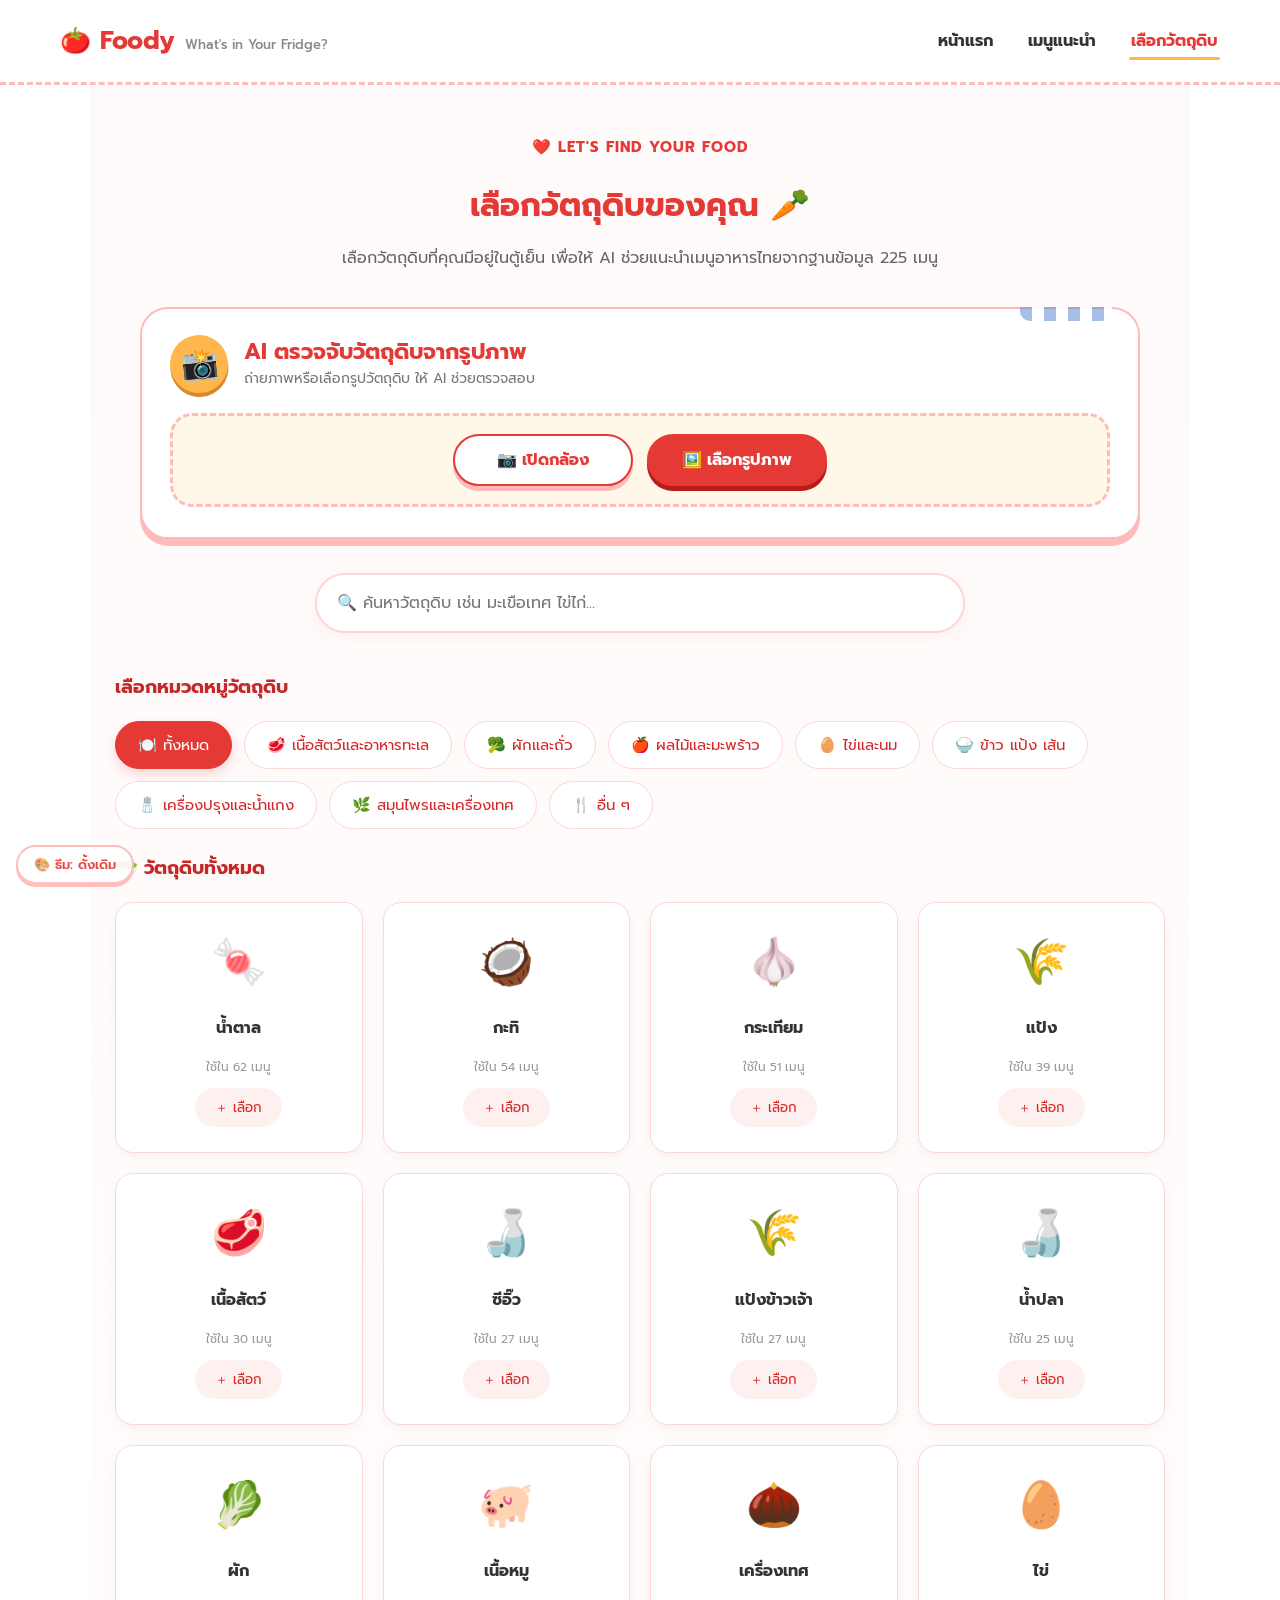
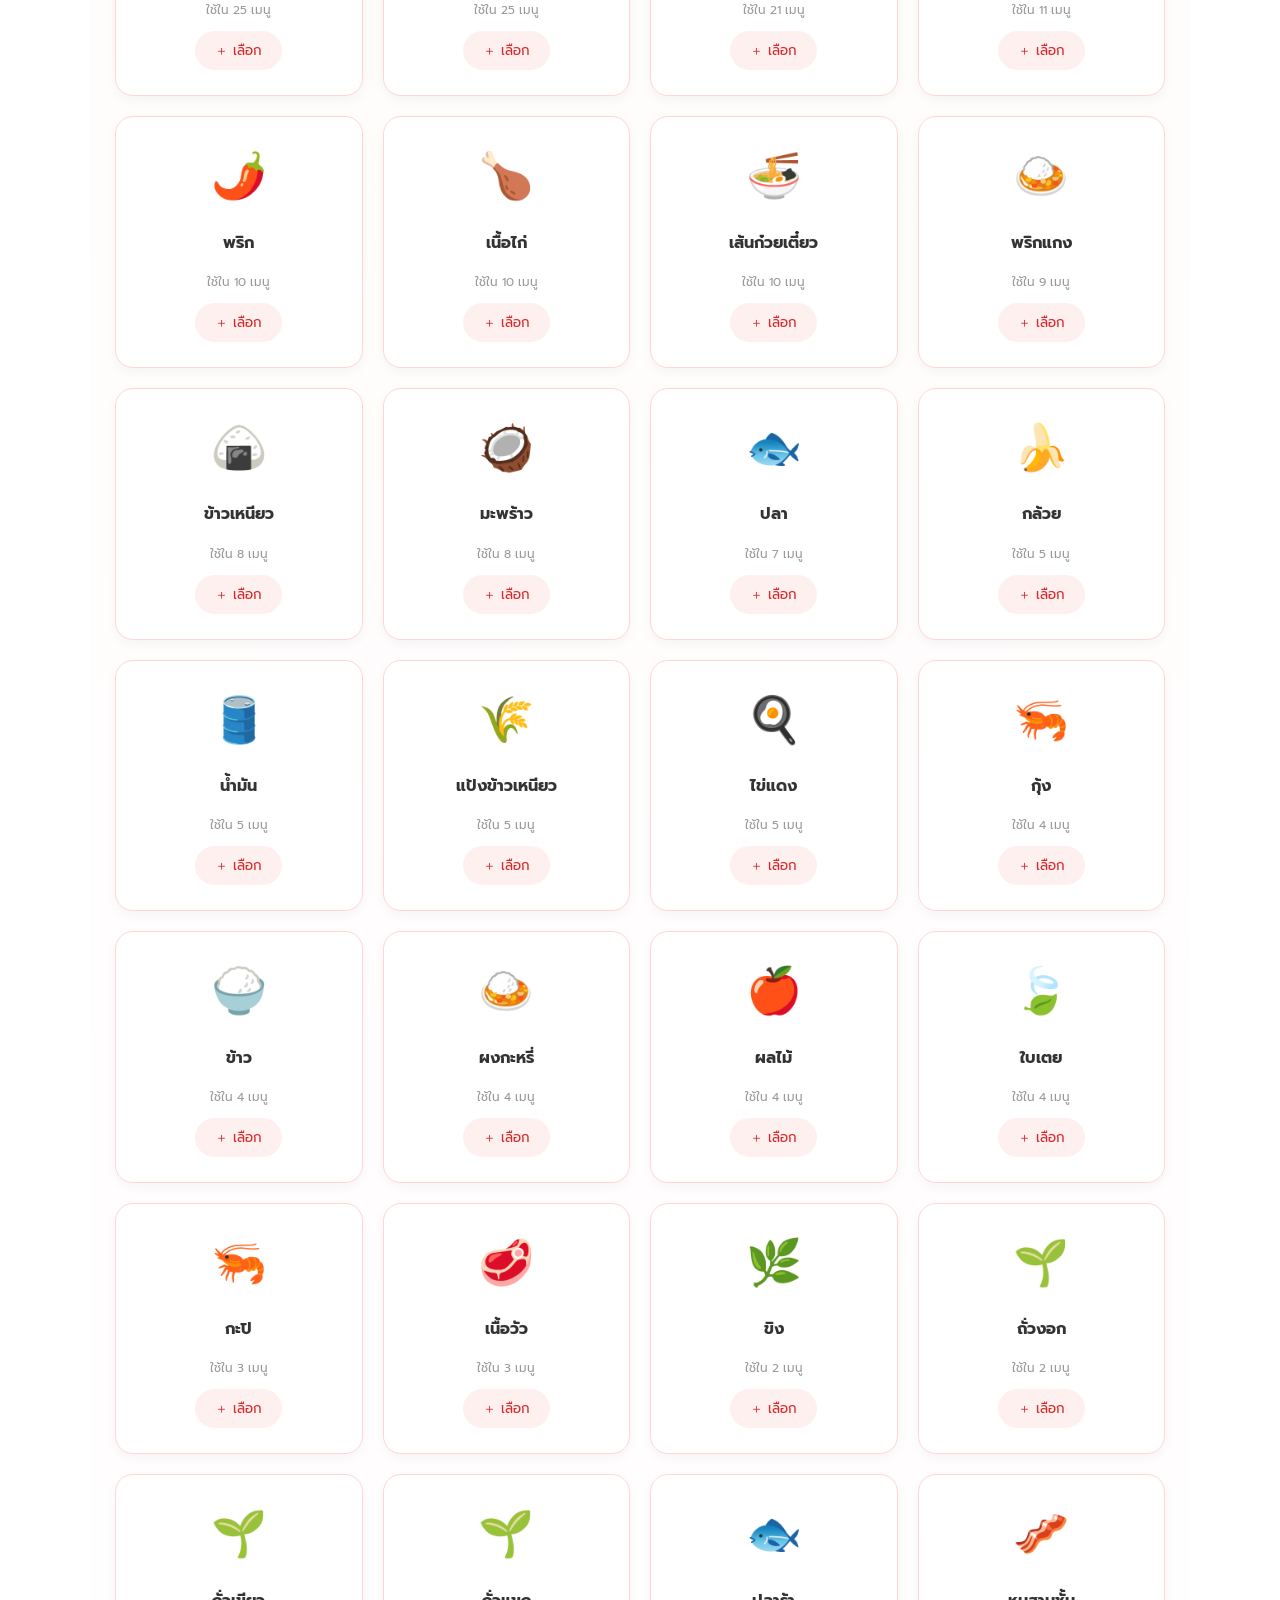
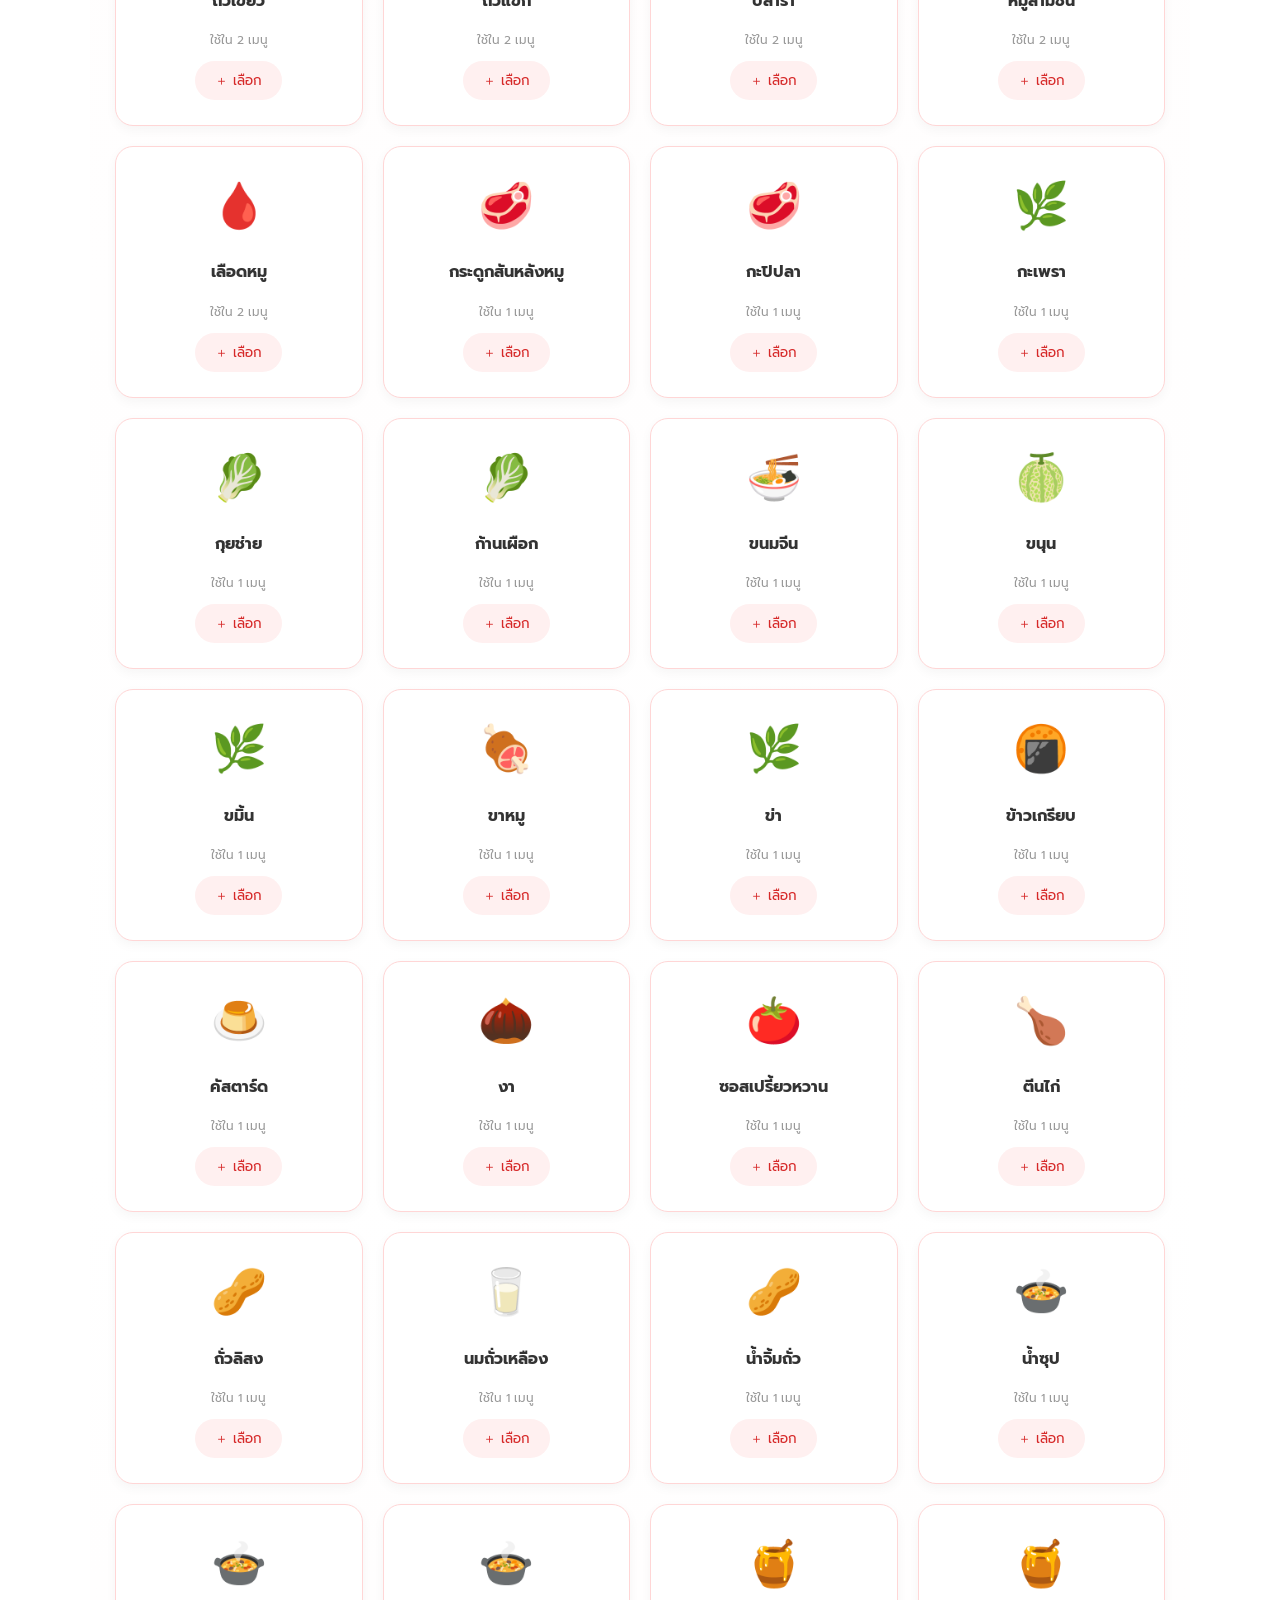
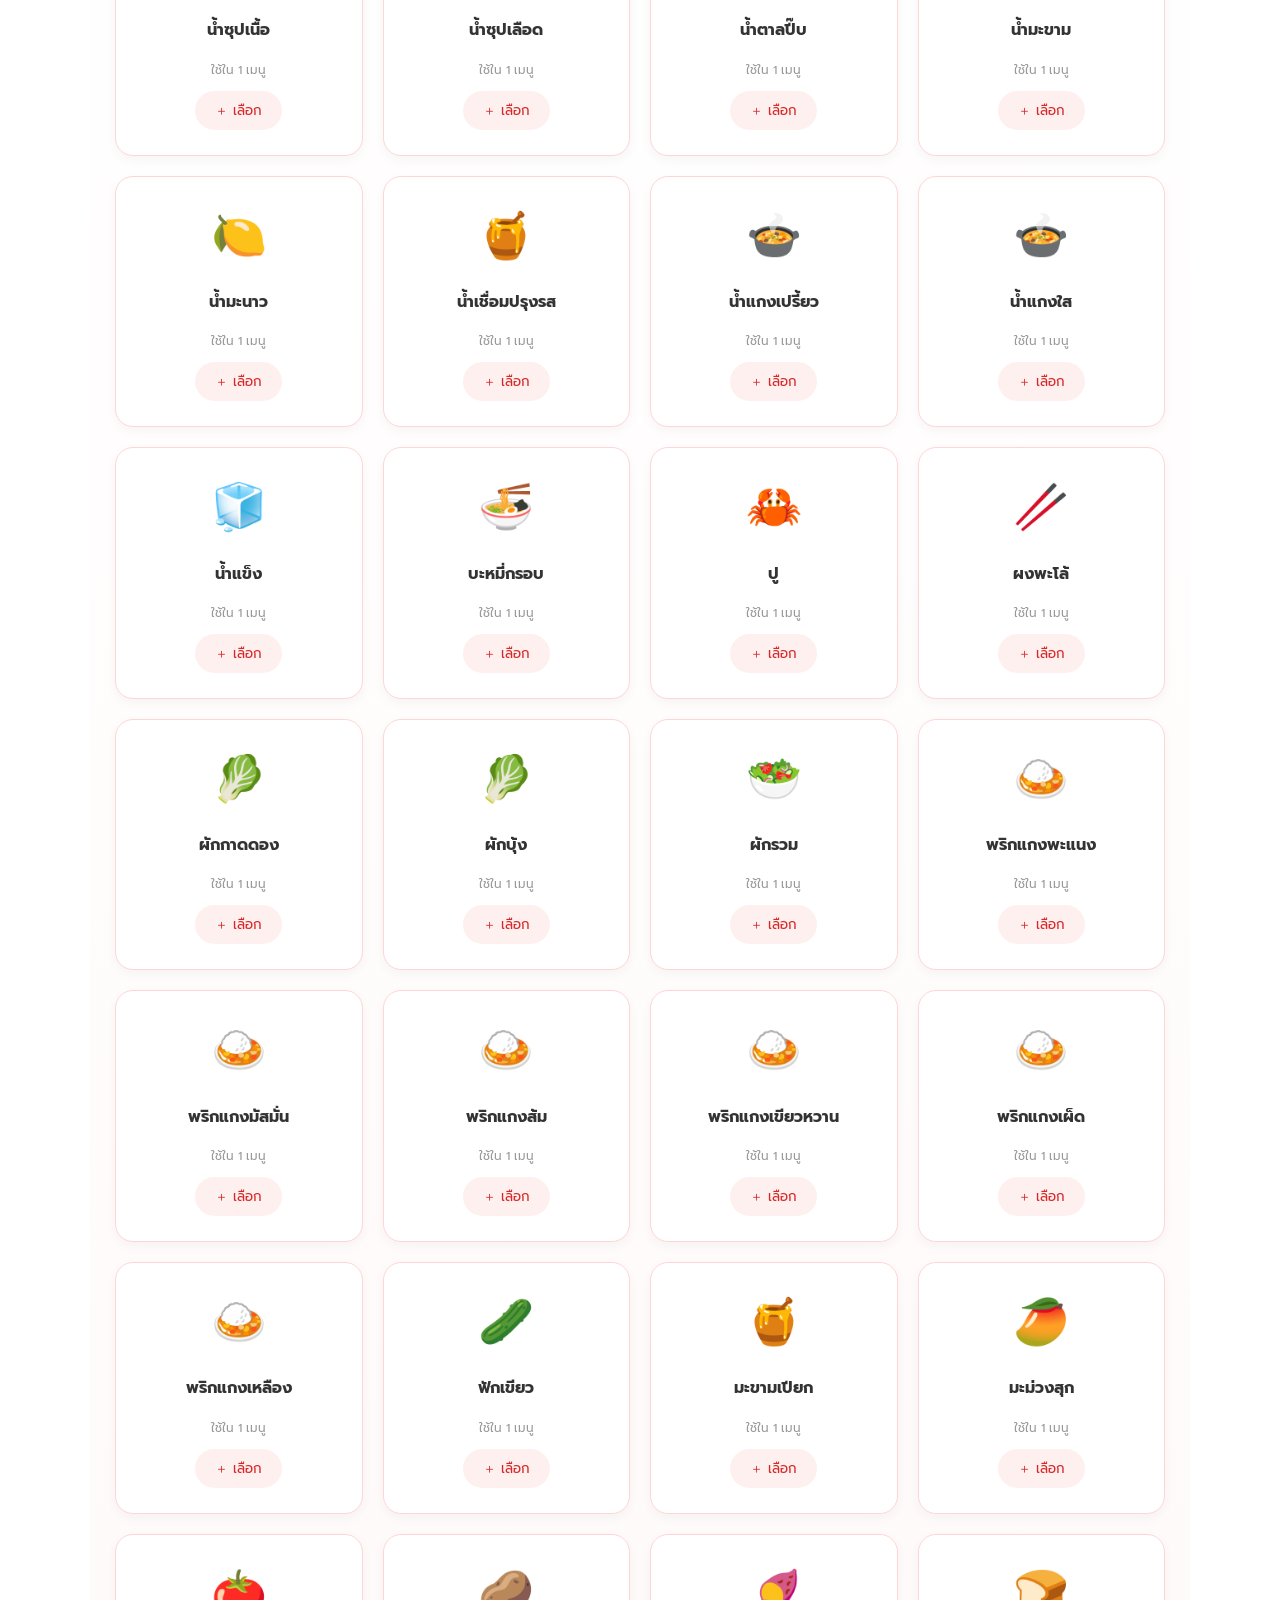
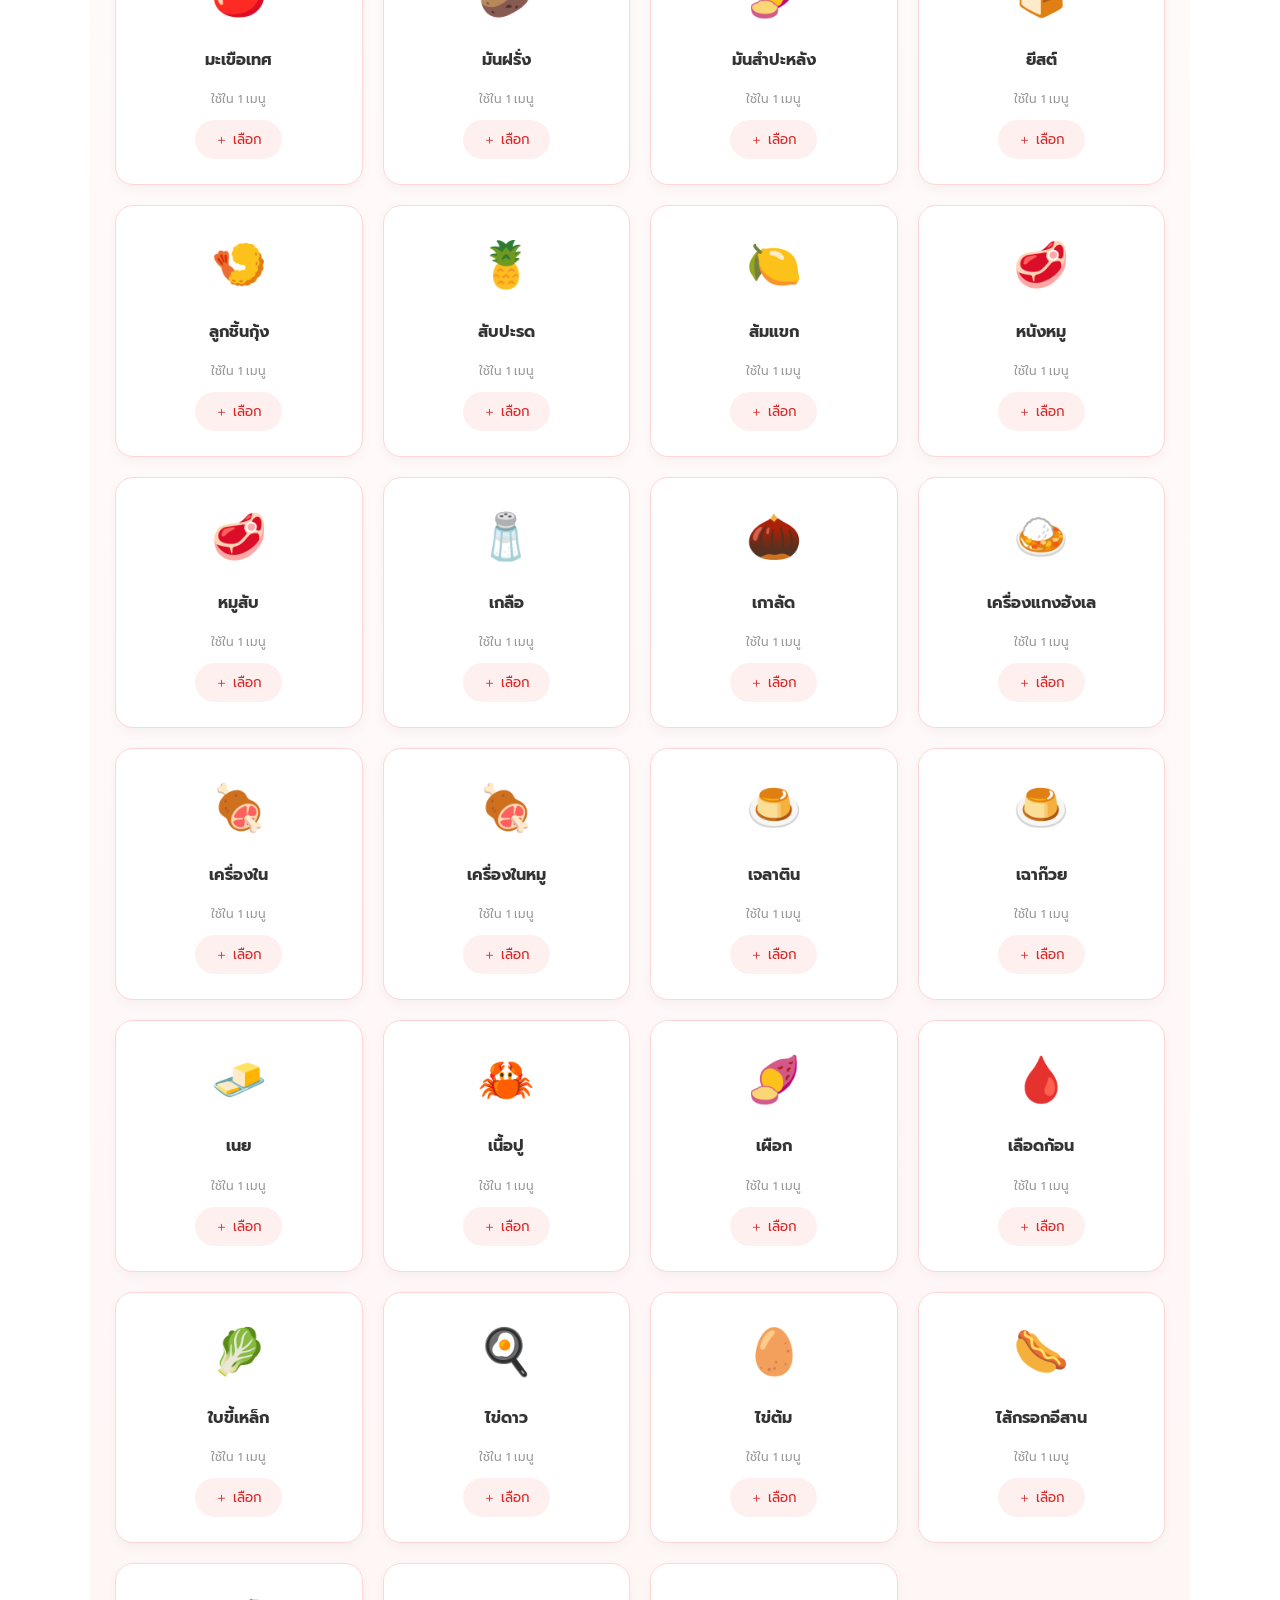
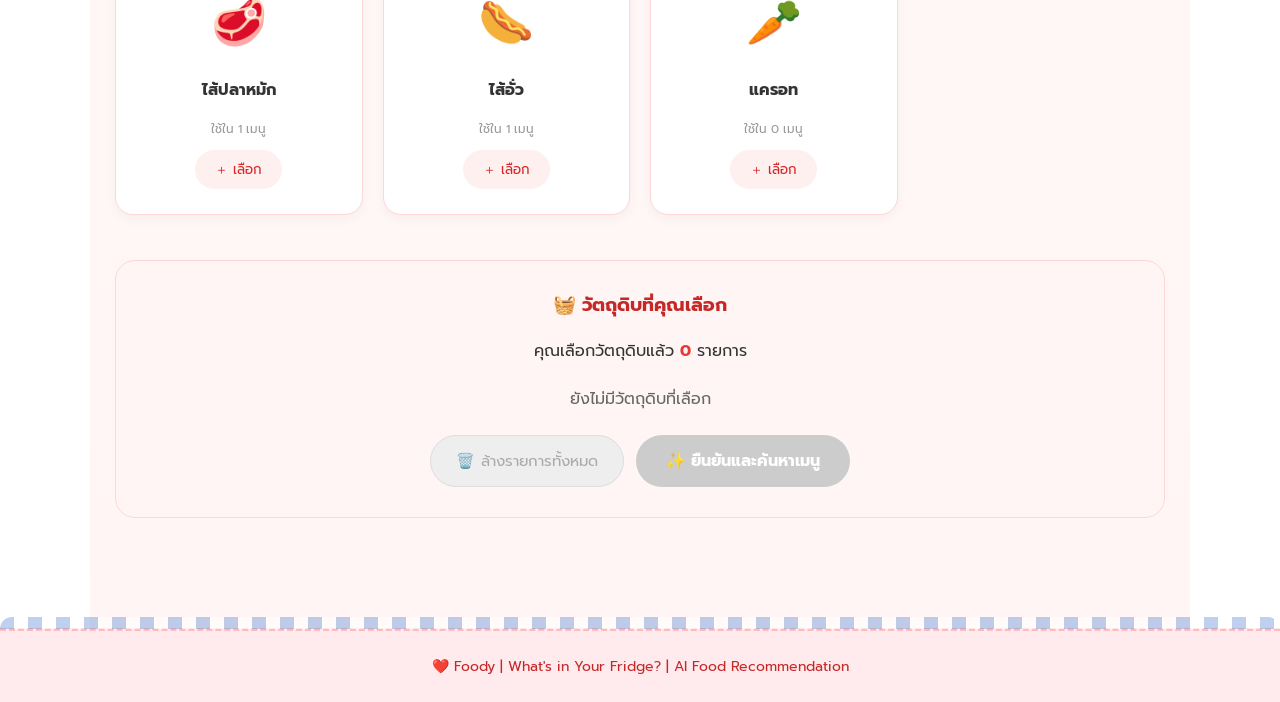
==== commit 2a11bc87: "Update full food recommendation project with AI recognition" ====
--- a/ingredients.html
+++ b/ingredients.html
@@ -5,29 +5,45 @@
     <meta charset="UTF-8">
     <meta name="viewport" content="width=device-width, initial-scale=1.0">
 
-    <title>เลือกวัตถุดิบ | What's in Your Fridge?</title>
+    <title>เลือกวัตถุดิบ | Foody</title>
 
     <link rel="preconnect" href="https://fonts.googleapis.com">
     <link rel="preconnect" href="https://fonts.gstatic.com" crossorigin>
-    <link href="https://fonts.googleapis.com/css2?family=Prompt:wght@400;500;600;700&display=swap" rel="stylesheet">
+    <link href="https://fonts.googleapis.com/css2?family=Mali:wght@500;600;700&family=Prompt:wght@400;500;600;700&display=swap" rel="stylesheet">
 
     <!-- เชื่อมต่อ css -->
         <!-- ฟอนต์ไทย -->
     <link rel="preconnect" href="https://fonts.googleapis.com">
     <link rel="preconnect" href="https://fonts.gstatic.com" crossorigin>
-    <link href="https://fonts.googleapis.com/css2?family=Prompt:wght@400;500;600;700&display=swap" rel="stylesheet">
-
-    <link rel="stylesheet" href="css/style.css">
+    <link href="https://fonts.googleapis.com/css2?family=Mali:wght@500;600;700&family=Prompt:wght@400;500;600;700&display=swap" rel="stylesheet">
+
+    <link rel="stylesheet" href="css/style.css" id="css-base-original">
+    <link rel="stylesheet" href="css/foody-original.css" id="css-foody-original">
+    <link rel="stylesheet" href="css/style-slide.css" id="css-base-slide" media="not all">
+    <link rel="stylesheet" href="css/foody.css" id="css-foody-slide" media="not all">
+    <script>
+        // เลือกธีมก่อนแสดงผล (ค่าเริ่มต้น = สไตล์ดั้งเดิม, สลับได้ด้วยปุ่ม 🎨 มุมซ้ายล่าง)
+        (function () {
+            var theme = "original";
+            try { theme = localStorage.getItem("foodyTheme") || "original"; } catch (e) {}
+            var slide = theme === "slide";
+            document.documentElement.setAttribute("data-theme", slide ? "slide" : "original");
+            function set(id, on) { document.getElementById(id).media = on ? "all" : "not all"; }
+            set("css-base-original", !slide); set("css-foody-original", !slide);
+            set("css-base-slide", slide); set("css-foody-slide", slide);
+        })();
+    </script>
 </head>
 
 <body>
 
     <!-- Header -->
     <header>
-        <h1>🥬 What's in Your Fridge?</h1>
+        <h1><a href="index.html" class="brand">🍅 Foody <small>What's in Your Fridge?</small></a></h1>
 
         <nav>
             <a href="index.html">หน้าแรก</a>
+            <a href="menus.html">เมนูแนะนำ</a>
             <a href="ingredients.html" class="active">เลือกวัตถุดิบ</a>
         </nav>
     </header>
@@ -193,7 +209,7 @@
 
     <!-- Footer -->
     <footer>
-        <p>❤️ What's in Your Fridge? | AI Food Recommendation</p>
+        <p>❤️ Foody | What's in Your Fridge? | AI Food Recommendation</p>
     </footer>
 
     <!-- แถบสรุปติดขอบล่าง -->
@@ -206,5 +222,6 @@
     <script src="js/ingredients-data.js"></script>
     <script src="js/ingredients.js"></script>
 
+    <script src="js/theme.js"></script>
 </body>
 </html>
--- a/css/style.css
+++ b/css/style.css
@@ -1837,18 +1837,4 @@
     color: var(--green);
 }
 
-/* ปรับขนาดรูปภาพที่เลือกสำหรับ AI */
-#imagePreviewArea {
-    max-width: 420px;
-    margin: 16px auto;
-}
-
-#imagePreview {
-    display: block;
-    width: 100%;
-    max-width: 380px;
-    max-height: 240px;
-    object-fit: contain;
-    margin: 0 auto;
-    border-radius: 12px;
-}
+/* (สไตล์ส่วนสแกนรูปภาพอยู่ใน foody*.css) */
--- a/css/foody-original.css
+++ b/css/foody-original.css
@@ -0,0 +1,1032 @@
+/* =====================================================
+   foody-original.css  -  ธีมสไตล์ดั้งเดิม (แดง-ชมพู-ขาว) สร้างจาก foody.css
+   (ธีมสไลด์อยู่ใน foody.css)
+   ครีม + แดงอิฐ + เหลืองมัสตาร์ด + เขียวใบไม้ + ฟ้าลายสก๊อต
+   โหลดหลัง style.css ทุกหน้า
+   ===================================================== */
+
+:root {
+    --primary-color: #E53935;
+    --dark-red: #C62828;
+    --light-red: #FFEBEE;
+    --cream: #FFFFFF;
+    --cream-2: #FFEBEE;
+    --mustard: #FFB74D;
+    --leaf: #8CB35F;
+    --leaf-dark: #5E8A36;
+    --gingham: #6B95D6;
+    --ink: #333333;
+    --text-color: #333333;
+    --brush: 'Prompt', 'Noto Sans Thai', sans-serif;
+}
+
+body {
+    font-family: 'Prompt', 'Noto Sans Thai', Arial, sans-serif;
+    color: var(--ink);
+    background-color: var(--cream);
+    
+}
+
+html, body { overflow-x: clip; }
+
+h1, h2, h3, .subtitle, .btn, nav a { font-family: var(--brush); }
+
+/* ---------- Header ---------- */
+
+header {
+    background: rgba(255, 255, 255, 0.92);
+    backdrop-filter: blur(6px);
+    border-bottom: 3px dashed #FFBABA;
+    box-shadow: none;
+    position: sticky;
+    top: 0;
+    z-index: 50;
+}
+
+.brand {
+    text-decoration: none;
+    color: var(--primary-color);
+    display: inline-flex;
+    align-items: baseline;
+    gap: 10px;
+    font-weight: 700;
+}
+
+.brand small {
+    font-family: 'Prompt', sans-serif;
+    font-size: 13px;
+    font-weight: 500;
+    color: #888888;
+}
+
+nav a {
+    position: relative;
+    color: var(--ink);
+    padding: 4px 2px;
+}
+
+nav a::after {
+    content: "";
+    position: absolute;
+    left: 0;
+    bottom: -3px;
+    width: 100%;
+    height: 3px;
+    border-radius: 3px;
+    background: var(--mustard);
+    transform: scaleX(0);
+    transform-origin: left;
+    transition: transform 0.25s ease;
+}
+
+nav a:hover::after,
+nav a.active::after { transform: scaleX(1); }
+
+nav a.active { color: var(--primary-color); border-bottom: none !important; }
+
+/* ---------- ปุ่ม ---------- */
+
+.btn {
+    background: var(--primary-color);
+    color: #fff;
+    border-radius: 999px;
+    box-shadow: 0 5px 0 #B71C1C;
+    transition: transform 0.15s ease, box-shadow 0.15s ease, background 0.2s;
+}
+
+.btn:hover {
+    background: #EF5350;
+    transform: translateY(-2px);
+    box-shadow: 0 7px 0 #B71C1C;
+}
+
+.btn:active {
+    transform: translateY(3px);
+    box-shadow: 0 2px 0 #B71C1C;
+}
+
+.btn-ghost {
+    background: #FFF;
+    color: var(--primary-color);
+    border: 2px solid var(--primary-color);
+    box-shadow: 0 5px 0 #FFBABA;
+}
+
+.btn-ghost:hover { background: #FFF5F5; box-shadow: 0 7px 0 #FFBABA; }
+
+.btn-small { box-shadow: 0 3px 0 #B71C1C; }
+.btn-small:hover { box-shadow: 0 5px 0 #B71C1C; }
+
+.btn:disabled, .btn[disabled] { box-shadow: none; transform: none; }
+
+footer {
+    background: #FFEBEE;
+    color: var(--dark-red);
+    border-top: 3px dashed #FFBABA;
+    position: relative;
+}
+
+footer::before {
+    content: "";
+    position: absolute;
+    left: 0; right: 0; top: -14px;
+    height: 12px;
+    background:
+        repeating-linear-gradient(90deg, rgba(107, 149, 214, 0.55) 0 14px, rgba(255, 255, 255, 0.8) 14px 28px);
+    opacity: 0.8;
+    border-radius: 12px 12px 0 0;
+}
+
+.result-page, .detail-page { background: transparent; }
+
+/* ---------- ภาพอาหาร (ภาพวาดตามวัตถุดิบ / รูปจริงถ้ามีไฟล์) ---------- */
+
+.dish-img {
+    position: relative;
+    width: 100%;
+    height: 100%;
+    display: flex;
+    align-items: center;
+    justify-content: center;
+    background: radial-gradient(circle at 50% 38%, #FFF8EA 0 38%, var(--cream-2) 100%);
+    overflow: hidden;
+}
+
+.dish-img.k-dessert { background: radial-gradient(circle at 50% 38%, #FFF6F0 0 36%, #FFDCCF 100%); }
+.dish-img.k-snack   { background: radial-gradient(circle at 50% 38%, #FFFBEA 0 36%, #FDE7A8 100%); }
+.dish-img.k-salad   { background: radial-gradient(circle at 50% 38%, #FBFFF1 0 36%, #DDEBBE 100%); }
+.dish-img.k-soup, .dish-img.k-curry { background: radial-gradient(circle at 50% 38%, #FFF5F5 0 36%, #FFD7A6 100%); }
+
+.dish-svg {
+    width: 94%;
+    height: 94%;
+    transition: transform 0.35s ease;
+}
+
+.dish-photo {
+    position: absolute;
+    inset: 0;
+    width: 100%;
+    height: 100%;
+    object-fit: cover;
+    background: var(--cream-2);
+}
+
+.steam { animation: steam 2.6s ease-in-out infinite; }
+.steam:nth-of-type(2) { animation-delay: 0.7s; }
+.steam:nth-of-type(3) { animation-delay: 1.4s; }
+
+@keyframes steam {
+    0%   { opacity: 0;   transform: translateY(6px); }
+    40%  { opacity: 0.8; }
+    100% { opacity: 0;   transform: translateY(-10px); }
+}
+
+/* การ์ดผลแนะนำและหน้ารายละเอียดใช้ภาพวาดแทนอีโมจิ */
+.recipe-thumb { background: none; padding: 0; height: 170px; }
+.recipe-thumb .dish-img { position: absolute; inset: 0; }
+.recipe-card:hover .dish-svg { transform: scale(1.08) rotate(-2deg); }
+
+.detail-hero {
+    background: #FFFFFF;
+    border: 2px solid #FFBABA;
+    box-shadow: 0 7px 0 #FFBABA;
+}
+
+.detail-thumb {
+    flex: 0 0 300px;
+    width: 300px;
+    height: 300px;
+    padding: 0;
+    overflow: hidden;
+    background: none;
+    border-radius: 50%;
+    border: 5px solid #fff;
+    outline: 3px solid #FFBABA;
+    box-shadow: 0 14px 26px rgba(198, 40, 40, 0.2);
+    transform: rotate(-3deg);
+}
+.detail-thumb .dish-img { border-radius: 50%; }
+.detail-thumb .dish-photo { height: 100%; border: none; border-radius: 0; }
+
+@media (max-width: 820px) {
+    .detail-thumb { flex: none; width: 230px; height: 230px; }
+}
+
+/* ---------- หน้าแรก: สไลด์เมนูเด่น ---------- */
+
+.hero-slider {
+    position: relative;
+    padding: 46px 20px 54px;
+    text-align: center;
+    overflow: hidden;
+}
+
+.hero-slider::before {            /* ผ้าสก๊อตฟ้ามุมซ้ายบน เหมือนสไลด์ */
+    content: "";
+    position: absolute;
+    top: -60px; left: -80px;
+    width: 300px; height: 220px;
+    transform: rotate(-18deg);
+    background:
+        repeating-linear-gradient(0deg, rgba(107,149,214,0.55) 0 18px, transparent 18px 36px),
+        repeating-linear-gradient(90deg, rgba(107,149,214,0.55) 0 18px, rgba(255,255,255,0.9) 18px 36px);
+    border-radius: 0 0 60px 0;
+    opacity: 0.75;
+}
+
+.slider-head { position: relative; z-index: 2; margin-bottom: 22px; }
+
+.brush-title {
+    display: inline-block;
+    font-family: var(--brush);
+    font-size: clamp(38px, 6vw, 64px);
+    font-weight: 700;
+    color: #fff;
+    padding: 6px 54px 10px;
+    background: #E53935;
+    clip-path: polygon(1% 12%, 4% 2%, 12% 8%, 22% 0, 36% 6%, 52% 1%, 68% 7%, 82% 0, 93% 6%, 99% 14%, 97% 40%, 100% 62%, 96% 88%, 86% 98%, 70% 93%, 52% 100%, 34% 94%, 18% 99%, 6% 92%, 0 70%, 2% 40%);
+    transform: rotate(-1.5deg);
+    text-shadow: 2px 3px 0 rgba(0, 0, 0, 0.18);
+    animation: wobble 5s ease-in-out infinite;
+}
+
+@keyframes wobble {
+    0%, 100% { transform: rotate(-1.5deg) scale(1); }
+    50%      { transform: rotate(1deg) scale(1.03); }
+}
+
+.slider-lead {
+    margin-top: 12px;
+    font-family: var(--brush);
+    font-size: 20px;
+    color: var(--dark-red);
+}
+
+.sparkle {
+    position: absolute;
+    color: var(--mustard);
+    font-size: 26px;
+    animation: twinkle 2.4s ease-in-out infinite;
+    z-index: 1;
+}
+.sparkle.s1 { top: 40px; right: 14%; }
+.sparkle.s2 { top: 52%; left: 6%; animation-delay: 0.8s; font-size: 20px; }
+.sparkle.s3 { bottom: 90px; right: 7%; animation-delay: 1.5s; }
+
+@keyframes twinkle {
+    0%, 100% { transform: scale(0.7) rotate(0);  opacity: 0.5; }
+    50%      { transform: scale(1.25) rotate(25deg); opacity: 1; }
+}
+
+.slider {
+    position: relative;
+    z-index: 2;
+    max-width: 1020px;
+    margin: 0 auto;
+    background: #FFFFFF;
+    border: 3px solid #FFBABA;
+    border-radius: 34px;
+    box-shadow: 0 10px 0 #FFBABA, 0 24px 40px rgba(198, 40, 40, 0.12);
+    overflow: hidden;
+    text-align: left;
+}
+
+.slides { position: relative; min-height: 400px; }
+
+.slide {
+    position: absolute;
+    inset: 0;
+    display: grid;
+    grid-template-columns: 1.05fr 0.95fr;
+    align-items: center;
+    gap: 10px;
+    padding: 34px 64px 54px;
+    opacity: 0;
+    visibility: hidden;
+    transform: translateX(40px);
+    transition: opacity 0.6s ease, transform 0.6s ease, visibility 0.6s;
+}
+
+.slide.active {
+    opacity: 1;
+    visibility: visible;
+    transform: none;
+    z-index: 1;
+}
+
+.slide-tag {
+    display: inline-block;
+    background: var(--mustard);
+    color: #5A2A00;
+    font-family: var(--brush);
+    font-weight: 700;
+    font-size: 14px;
+    padding: 5px 16px;
+    border-radius: 999px;
+    margin-bottom: 10px;
+    transform: rotate(-2deg);
+}
+
+.slide-text h2 {
+    font-size: clamp(30px, 4vw, 46px);
+    color: var(--primary-color);
+    line-height: 1.2;
+}
+
+.slide-en { color: #888888; margin: 2px 0 12px; font-size: 15px; }
+.slide-blurb { font-size: 16px; line-height: 1.8; margin-bottom: 12px; max-width: 430px; }
+.slide-text .chip-row, .slide-text .recipe-meta { margin-bottom: 10px; }
+.slide-text .btn { margin-top: 6px; }
+
+.slide.active .slide-text > * { animation: riseIn 0.7s ease both; }
+.slide.active .slide-text > *:nth-child(2) { animation-delay: 0.08s; }
+.slide.active .slide-text > *:nth-child(3) { animation-delay: 0.14s; }
+.slide.active .slide-text > *:nth-child(4) { animation-delay: 0.2s; }
+.slide.active .slide-text > *:nth-child(5) { animation-delay: 0.26s; }
+.slide.active .slide-text > *:nth-child(6) { animation-delay: 0.32s; }
+.slide.active .slide-text > *:nth-child(7) { animation-delay: 0.38s; }
+
+@keyframes riseIn {
+    from { opacity: 0; transform: translateY(16px); }
+    to   { opacity: 1; transform: none; }
+}
+
+.slide-art { display: flex; justify-content: center; }
+
+.art-plate {
+    width: min(330px, 100%);
+    aspect-ratio: 1;
+    border-radius: 50%;
+    border: 5px solid #fff;
+    outline: 3px solid #FFBABA;
+    box-shadow: 0 16px 30px rgba(198, 40, 40, 0.22);
+    overflow: hidden;
+    transform: rotate(-4deg);
+}
+
+.slide.active .art-plate { animation: floaty 5s ease-in-out infinite, popIn 0.7s ease both; }
+
+@keyframes floaty {
+    0%, 100% { translate: 0 0; }
+    50%      { translate: 0 -10px; }
+}
+@keyframes popIn {
+    from { opacity: 0; scale: 0.8; }
+    to   { opacity: 1; scale: 1; }
+}
+
+.slider-arrow {
+    position: absolute;
+    top: 46%;
+    z-index: 3;
+    width: 44px; height: 44px;
+    border: 2px solid #FFBABA;
+    border-radius: 50%;
+    background: #fff;
+    color: var(--primary-color);
+    font-size: 28px;
+    line-height: 1;
+    cursor: pointer;
+    transition: transform 0.15s, background 0.2s;
+}
+.slider-arrow:hover { background: var(--mustard); transform: scale(1.1); }
+.slider-arrow.prev { left: 12px; }
+.slider-arrow.next { right: 12px; }
+
+.slider-footer {
+    position: absolute;
+    left: 0; right: 0; bottom: 14px;
+    z-index: 3;
+    display: flex;
+    align-items: center;
+    justify-content: center;
+    gap: 14px;
+}
+
+.slider-dots { display: flex; gap: 8px; }
+
+.dot {
+    width: 11px; height: 11px;
+    border: none;
+    border-radius: 999px;
+    background: #FFCDD2;
+    cursor: pointer;
+    transition: width 0.3s, background 0.3s;
+}
+.dot.active { width: 30px; background: var(--primary-color); }
+
+.slider-pause {
+    border: none;
+    background: #fff;
+    color: var(--primary-color);
+    width: 26px; height: 26px;
+    border-radius: 50%;
+    font-size: 10px;
+    cursor: pointer;
+    box-shadow: 0 1px 4px rgba(0,0,0,0.15);
+}
+
+.slider-progress {
+    position: absolute;
+    left: 0; right: 0; bottom: 0;
+    height: 5px;
+    background: #FFE0E0;
+    z-index: 3;
+}
+.slider-progress span {
+    display: block;
+    height: 100%;
+    width: 0;
+    background: linear-gradient(90deg, var(--mustard), var(--primary-color));
+}
+
+.hero-cta {
+    position: relative;
+    z-index: 2;
+    display: flex;
+    gap: 16px;
+    justify-content: center;
+    flex-wrap: wrap;
+    margin-top: 36px;
+}
+
+/* ---------- ตัววิ่งวัตถุดิบ ---------- */
+
+.ticker {
+    overflow: hidden;
+    background: var(--primary-color);
+    color: #FFE9C7;
+    padding: 12px 0;
+    border-top: 3px dashed #FFB74D;
+    border-bottom: 3px dashed #FFB74D;
+    transform: rotate(-0.6deg);
+    margin: 10px -10px 0;
+}
+
+.ticker-track {
+    display: flex;
+    gap: 36px;
+    width: max-content;
+    font-family: var(--brush);
+    font-size: 18px;
+    font-weight: 600;
+    white-space: nowrap;
+    animation: marquee 48s linear infinite;
+}
+.ticker:hover .ticker-track { animation-play-state: paused; }
+
+@keyframes marquee {
+    from { transform: translateX(0); }
+    to   { transform: translateX(-50%); }
+}
+
+/* ---------- เมนูแนะนำ + การ์ด ---------- */
+
+.picks, .how-it-works { max-width: 1120px; margin: 0 auto; padding: 64px 22px 20px; }
+
+.section-title { text-align: center; margin-bottom: 26px; }
+
+.section-title h2 {
+    display: inline-block;
+    font-size: 32px;
+    color: var(--primary-color);
+    position: relative;
+    z-index: 0;
+}
+
+.section-title h2::after {        /* ขีดไฮไลต์สีเหลืองใต้หัวข้อ */
+    content: "";
+    position: absolute;
+    left: -6px; right: -6px; bottom: 2px;
+    height: 14px;
+    background: rgba(255, 183, 77, 0.6);
+    border-radius: 8px;
+    transform: rotate(-1deg);
+    z-index: -1;
+}
+
+.section-title p { margin-top: 12px; color: #777777; }
+
+.pick-controls {
+    display: flex;
+    justify-content: space-between;
+    align-items: center;
+    gap: 14px;
+    flex-wrap: wrap;
+    margin-bottom: 26px;
+}
+
+.tabs { display: flex; gap: 10px; flex-wrap: wrap; }
+
+.tab {
+    border: 2px solid #FFBABA;
+    background: #fff;
+    color: var(--ink);
+    font-family: var(--brush);
+    font-weight: 600;
+    font-size: 15px;
+    padding: 8px 18px;
+    border-radius: 999px;
+    cursor: pointer;
+    transition: transform 0.15s, background 0.2s, color 0.2s;
+}
+.tab:hover { transform: translateY(-2px); background: #FFF0F0; }
+.tab.active { background: var(--primary-color); border-color: var(--primary-color); color: #fff; }
+
+.shuffle-btn { border: none; cursor: pointer; font-size: 15px; padding: 10px 20px; }
+.shuffle-btn:active { animation: dice 0.4s; }
+@keyframes dice { 50% { transform: rotate(20deg) scale(1.08); } }
+
+.pick-grid {
+    display: grid;
+    grid-template-columns: repeat(auto-fill, minmax(235px, 1fr));
+    gap: 24px;
+}
+
+.pick-grid.swap .pick-card { animation: cardIn 0.5s ease both; }
+.pick-grid.swap .pick-card:nth-child(2) { animation-delay: 0.05s; }
+.pick-grid.swap .pick-card:nth-child(3) { animation-delay: 0.1s; }
+.pick-grid.swap .pick-card:nth-child(4) { animation-delay: 0.15s; }
+.pick-grid.swap .pick-card:nth-child(5) { animation-delay: 0.2s; }
+.pick-grid.swap .pick-card:nth-child(6) { animation-delay: 0.25s; }
+.pick-grid.swap .pick-card:nth-child(7) { animation-delay: 0.3s; }
+.pick-grid.swap .pick-card:nth-child(8) { animation-delay: 0.35s; }
+
+@keyframes cardIn {
+    from { opacity: 0; transform: translateY(18px) scale(0.97); }
+    to   { opacity: 1; transform: none; }
+}
+
+.pick-card {
+    display: flex;
+    flex-direction: column;
+    text-decoration: none;
+    color: inherit;
+    background: #FFFFFF;
+    border: 2px solid #FFBABA;
+    border-radius: 24px;
+    overflow: hidden;
+    box-shadow: 0 6px 0 #FFBABA;
+    transition: transform 0.2s ease, box-shadow 0.2s ease;
+}
+
+.pick-card:hover {
+    transform: translateY(-6px) rotate(-0.6deg);
+    box-shadow: 0 12px 0 #FFBABA, 0 18px 28px rgba(198, 40, 40, 0.14);
+}
+.pick-card:hover .dish-svg { transform: scale(1.1) rotate(-3deg); }
+
+.pick-card .dish-img { height: 170px; }
+
+.pick-body { padding: 14px 16px 18px; }
+.pick-body h3 { color: var(--primary-color); font-size: 19px; line-height: 1.3; }
+.pick-body .recipe-en { margin: 2px 0 10px; }
+.pick-body .chip-row { margin-bottom: 8px; }
+
+.chip-mini {
+    display: inline-block;
+    font-size: 12px;
+    padding: 3px 10px;
+    border-radius: 999px;
+    background: #FFF0D0;
+    color: #8E2300;
+    border: 1px solid #FFBABA;
+}
+
+.more-link { text-align: center; margin-top: 26px; }
+.more-link a { color: var(--primary-color); font-weight: 600; text-decoration: none; font-family: var(--brush); font-size: 18px; }
+.more-link a:hover { text-decoration: underline wavy var(--mustard); }
+
+/* ---------- สถิติ ---------- */
+
+.stats-band {
+    max-width: 1020px;
+    margin: 56px auto 0;
+    padding: 28px 20px;
+    display: grid;
+    grid-template-columns: repeat(auto-fit, minmax(170px, 1fr));
+    gap: 18px;
+    background: var(--leaf);
+    border-radius: 30px;
+    box-shadow: 0 8px 0 var(--leaf-dark);
+    color: #fff;
+    text-align: center;
+}
+
+.stat b {
+    display: block;
+    font-family: var(--brush);
+    font-size: 40px;
+    line-height: 1.1;
+    text-shadow: 2px 2px 0 rgba(0, 0, 0, 0.14);
+}
+.stat span { font-size: 14px; opacity: 0.95; }
+
+/* ---------- 3 ขั้นตอน ---------- */
+
+.step-card {
+    background: #FFFFFF;
+    border: 2px solid #FFBABA;
+    border-radius: 26px;
+    box-shadow: 0 6px 0 #FFBABA;
+    transition: transform 0.25s;
+}
+.step-card:hover { transform: translateY(-6px) rotate(0.8deg); }
+.step-icon { font-size: 52px; display: inline-block; transition: transform 0.3s; }
+.step-card:hover .step-icon { transform: scale(1.2) rotate(-8deg); }
+.how-it-works { padding-bottom: 80px; }
+
+/* ---------- หน้าเมนูทั้งหมด ---------- */
+
+.menus-page { max-width: 1120px; margin: 0 auto; padding: 40px 22px 70px; }
+
+.menu-filters {
+    display: flex;
+    flex-direction: column;
+    gap: 16px;
+    margin: 10px 0 20px;
+}
+
+.menu-search {
+    width: 100%;
+    padding: 14px 22px;
+    border: 2px solid #FFBABA;
+    border-radius: 999px;
+    background: #fff;
+    font: inherit;
+    font-size: 16px;
+    outline: none;
+    transition: border-color 0.2s, box-shadow 0.2s;
+}
+.menu-search:focus { border-color: var(--primary-color); box-shadow: 0 0 0 4px rgba(255, 183, 77, 0.35); }
+
+.menu-selects { display: flex; gap: 12px; flex-wrap: wrap; }
+.menu-selects select {
+    padding: 10px 16px;
+    border: 2px solid #FFBABA;
+    border-radius: 14px;
+    background: #fff;
+    font: inherit;
+    color: var(--ink);
+}
+
+.result-count { margin: 4px 4px 14px; color: #777777; }
+.load-more-wrap { text-align: center; margin-top: 34px; }
+.load-more-wrap .btn { cursor: pointer; font-size: 16px; }
+
+/* ---------- ปรับหน้าเดิมให้เข้าธีม ---------- */
+
+.recipe-card {
+    background: #FFFFFF;
+    border: 2px solid #FFBABA;
+    border-radius: 24px;
+    box-shadow: 0 6px 0 #FFBABA;
+}
+.recipe-card:hover { box-shadow: 0 10px 0 #FFBABA, 0 18px 28px rgba(198, 40, 40, 0.12); }
+.recipe-card.best { border-color: var(--primary-color); box-shadow: 0 6px 0 var(--primary-color); }
+
+.best-badge { background: var(--mustard); color: #5A2A00; font-family: var(--brush); }
+
+.ingredients-intro h2 { color: var(--primary-color); }
+
+/* ---------- มือถือ ---------- */
+
+@media (max-width: 820px) {
+    header { padding: 14px 18px; flex-wrap: wrap; gap: 8px; }
+    .brand small { display: none; }
+    nav a { margin-left: 14px; font-size: 14px; }
+
+    .slides { min-height: 640px; }
+    .slide {
+        grid-template-columns: 1fr;
+        padding: 24px 22px 80px;
+        text-align: center;
+        align-content: start;
+    }
+    .slide-art { order: -1; }
+    .art-plate { width: 200px; }
+    .slide-blurb { margin-left: auto; margin-right: auto; }
+    .slide-text .chip-row, .slide-text .recipe-meta { justify-content: center; }
+    .slider-arrow { top: 26%; width: 38px; height: 38px; }
+    .slider-arrow.prev { left: 6px; }
+    .slider-arrow.next { right: 6px; }
+    .pick-grid { grid-template-columns: repeat(2, 1fr); gap: 14px; }
+    .pick-card .dish-img { height: 130px; }
+    .pick-body { padding: 10px 12px 14px; }
+    .pick-body h3 { font-size: 16px; }
+}
+
+@media (max-width: 480px) {
+    .pick-grid { grid-template-columns: 1fr 1fr; }
+    .stat b { font-size: 32px; }
+}
+
+@media (prefers-reduced-motion: reduce) {
+    .brush-title, .sparkle, .ticker-track, .steam,
+    .slide.active .art-plate, .slide.active .slide-text > *,
+    .pick-grid.swap .pick-card { animation: none !important; }
+    .slide { transition: none; }
+}
+
+/* =====================================================
+   ส่วน "AI ตรวจจับวัตถุดิบจากรูปภาพ" (หน้าเลือกวัตถุดิบ)
+   ===================================================== */
+
+.ai-scanner-section [hidden],
+.ai-scanner-section[hidden] { display: none !important; }
+
+.ai-scanner-section {
+    max-width: 1000px;
+    margin: 0 auto 34px;
+    padding: 26px 28px 30px;
+    background: #FFFFFF;
+    border: 2px solid #FFBABA;
+    border-radius: 28px;
+    box-shadow: 0 7px 0 #FFBABA;
+    position: relative;
+}
+
+.ai-scanner-section::before {            /* แถบผ้าสก๊อตมุมการ์ด เหมือนหน้าแรก */
+    content: "";
+    position: absolute;
+    top: -2px; right: 26px;
+    width: 92px; height: 14px;
+    border-radius: 0 0 10px 10px;
+    background: repeating-linear-gradient(90deg, rgba(107,149,214,0.6) 0 12px, rgba(255,255,255,0.9) 12px 24px);
+}
+
+.ai-scanner-header {
+    display: flex;
+    align-items: center;
+    gap: 16px;
+    margin-bottom: 20px;
+    text-align: left;
+}
+
+.ai-scanner-icon {
+    flex: none;
+    width: 58px; height: 58px;
+    display: grid;
+    place-items: center;
+    font-size: 30px;
+    background: var(--mustard);
+    border-radius: 50%;
+    box-shadow: 0 4px 0 #D9892B;
+    transform: rotate(-6deg);
+}
+
+.ai-scanner-header h3 {
+    font-size: 22px;
+    color: var(--primary-color);
+    line-height: 1.3;
+}
+
+.ai-scanner-header p { color: #777777; font-size: 14px; margin-top: 2px; }
+
+.ai-scanner-actions {
+    display: flex;
+    gap: 14px;
+    flex-wrap: wrap;
+    padding: 18px;
+    border: 3px dashed #FFBABA;
+    border-radius: 22px;
+    background: rgba(255, 240, 214, 0.55);
+    justify-content: center;
+}
+
+.scanner-btn {
+    display: inline-flex;
+    align-items: center;
+    justify-content: center;
+    gap: 8px;
+    min-width: 180px;
+    padding: 12px 26px;
+    font-family: var(--brush);
+    font-size: 16px;
+    font-weight: 700;
+    color: var(--primary-color);
+    background: #fff;
+    border: 2px solid var(--primary-color);
+    border-radius: 999px;
+    box-shadow: 0 5px 0 #FFBABA;
+    cursor: pointer;
+    transition: transform 0.15s ease, box-shadow 0.15s ease, background 0.2s;
+}
+
+.scanner-btn:hover { background: #FFF0F0; transform: translateY(-2px); box-shadow: 0 7px 0 #FFBABA; }
+.scanner-btn:active { transform: translateY(3px); box-shadow: 0 2px 0 #FFBABA; }
+
+.upload-btn {                       /* ปุ่มเลือกรูป: สีหลักเหมือนปุ่มอื่นของเว็บ */
+    color: #fff;
+    background: var(--primary-color);
+    border-color: var(--primary-color);
+    box-shadow: 0 5px 0 #B71C1C;
+}
+.upload-btn:hover { background: #EF5350; box-shadow: 0 7px 0 #B71C1C; }
+.upload-btn:active { box-shadow: 0 2px 0 #B71C1C; }
+
+.camera-area {
+    margin-top: 20px;
+    padding: 16px;
+    text-align: center;
+    background: #fff;
+    border: 2px solid #FFBABA;
+    border-radius: 22px;
+}
+
+.camera-area video {
+    width: 100%;
+    max-width: 560px;
+    max-height: 420px;
+    border-radius: 18px;
+    background: #3b2418;
+    border: 4px solid #fff;
+    outline: 3px solid #FFBABA;
+    object-fit: cover;
+}
+
+.camera-actions {
+    display: flex;
+    gap: 12px;
+    justify-content: center;
+    flex-wrap: wrap;
+    margin-top: 16px;
+}
+
+.close-camera-btn { color: #8E2300; border-color: #FFCDD2; }
+
+.image-preview-area {
+    margin-top: 20px;
+    padding: 18px;
+    display: flex;
+    flex-direction: column;
+    align-items: center;
+    gap: 16px;
+    background: #fff;
+    border: 2px solid #FFBABA;
+    border-radius: 22px;
+}
+
+.image-preview-area { max-width: 460px; margin: 20px auto 0; }
+
+.image-preview-area img {
+    display: block;
+    width: min(320px, 100%);
+    height: 240px;
+    object-fit: cover;
+    border-radius: 18px;
+    border: 5px solid #fff;
+    outline: 3px solid #FFBABA;
+    box-shadow: 0 10px 22px rgba(198, 40, 40, 0.18);
+    transform: rotate(-1.5deg);
+}
+
+.recognize-btn { border: none; cursor: pointer; font-size: 16px; }
+
+.recognition-loading {
+    margin-top: 20px;
+    display: flex;
+    align-items: center;
+    justify-content: center;
+    gap: 14px;
+    padding: 16px;
+    border-radius: 18px;
+    background: #FFF0F0;
+    color: #8E2300;
+}
+.recognition-loading p { margin: 0; }
+
+.loading-spinner {
+    width: 26px; height: 26px;
+    border: 4px solid #FFBABA;
+    border-top-color: var(--primary-color);
+    border-radius: 50%;
+    animation: spin 0.8s linear infinite;
+}
+@keyframes spin { to { transform: rotate(360deg); } }
+
+.recognition-error {
+    margin-top: 18px;
+    padding: 14px 18px;
+    border-radius: 16px;
+    background: #FFF1E6;
+    border: 2px dashed #FF9999;
+    color: var(--dark-red);
+    text-align: center;
+}
+.recognition-error::before { content: "⚠️ "; }
+
+.recognition-results {
+    margin-top: 20px;
+    padding: 20px;
+    background: #fff;
+    border: 2px solid #FFBABA;
+    border-radius: 22px;
+}
+
+.recognition-results h4 {
+    font-family: var(--brush);
+    font-size: 18px;
+    color: var(--primary-color);
+}
+
+.recognition-hint { color: #777777; font-size: 13px; margin: 4px 0 14px; }
+
+#recognitionList { display: grid; gap: 10px; }
+
+.recognition-item {
+    display: flex;
+    align-items: center;
+    justify-content: space-between;
+    gap: 14px;
+    padding: 12px 16px;
+    background: #FFFFFF;
+    border: 2px solid #FFE0E0;
+    border-radius: 16px;
+    transition: transform 0.15s, border-color 0.2s;
+}
+.recognition-item:hover { transform: translateX(3px); border-color: #FFBABA; }
+
+.recognition-info { display: flex; flex-direction: column; gap: 2px; text-align: left; }
+.recognition-info strong { color: var(--ink); font-size: 16px; }
+.recognition-info span { color: #777777; font-size: 13px; }
+
+.recognition-add-btn {
+    flex: none;
+    padding: 8px 18px;
+    font-family: var(--brush);
+    font-weight: 700;
+    font-size: 14px;
+    color: #fff;
+    background: var(--leaf-dark);
+    border: none;
+    border-radius: 999px;
+    box-shadow: 0 3px 0 #466a27;
+    cursor: pointer;
+    transition: transform 0.15s, box-shadow 0.15s;
+}
+.recognition-add-btn:hover:not(:disabled) { transform: translateY(-2px); box-shadow: 0 5px 0 #466a27; }
+.recognition-add-btn:disabled {
+    background: #EADFCB;
+    color: #9A8466;
+    box-shadow: none;
+    cursor: default;
+}
+
+@media (max-width: 600px) {
+    .ai-scanner-section { margin-left: 14px; margin-right: 14px; padding: 22px 16px 24px; }
+    .ai-scanner-header { align-items: flex-start; }
+    .scanner-btn { min-width: 0; width: 100%; }
+    .recognition-item { flex-wrap: wrap; }
+}
+
+/* ปุ่มสลับธีม */
+.theme-toggle {
+    position: fixed;
+    left: 16px;
+    bottom: 16px;
+    z-index: 60;
+    padding: 8px 16px;
+    font-family: 'Prompt', sans-serif;
+    font-size: 13px;
+    font-weight: 600;
+    color: var(--primary-color);
+    background: #fff;
+    border: 2px solid #FFBABA;
+    border-radius: 999px;
+    box-shadow: 0 3px 0 #FFBABA;
+    cursor: pointer;
+    opacity: 0.92;
+    transition: transform 0.15s;
+}
+.theme-toggle:hover { transform: translateY(-2px); opacity: 1; }
+
+
+/* ---------- อิโมจิวัตถุดิบลอยในหน้าแรก (วางตามขอบ ไม่บังสไลด์) ---------- */
+
+.hero-slider .food-decoration {
+    z-index: 1;
+    font-size: 52px;
+    opacity: 0.85;
+    pointer-events: none;
+    user-select: none;
+    animation: floatFood 5s ease-in-out infinite;
+}
+.hero-slider .fd-1 { top: 22%;  left: 4%;   transform: rotate(-15deg); }
+.hero-slider .fd-2 { top: 58%;  left: 3%;   transform: rotate(10deg);  animation-delay: -1.5s; }
+.hero-slider .fd-3 { top: 84%;  left: 8%;   transform: rotate(-8deg);  animation-delay: -3s; }
+.hero-slider .fd-4 { top: 20%;  right: 4%;  transform: rotate(12deg);  animation-delay: -2s; }
+.hero-slider .fd-5 { top: 56%;  right: 3%;  transform: rotate(-10deg); animation-delay: -0.8s; }
+.hero-slider .fd-6 { top: 84%;  right: 8%;  transform: rotate(8deg);   animation-delay: -3.6s; }
+.hero-slider .fd-7 { top: 5%;   left: 22%;  transform: rotate(-25deg); animation-delay: -2.4s; font-size: 40px; }
+.hero-slider .fd-8 { top: 6%;   right: 22%; transform: rotate(20deg);  animation-delay: -1s;   font-size: 40px; }
+
+@media (max-width: 1100px) {
+    .hero-slider .food-decoration { font-size: 38px; opacity: 0.7; }
+    .hero-slider .fd-7, .hero-slider .fd-8 { font-size: 30px; }
+}
+@media (max-width: 820px) {
+    .hero-slider .food-decoration { font-size: 28px; opacity: 0.55; }
+    .hero-slider .fd-2, .hero-slider .fd-5 { display: none; }
+}
--- a/css/style-slide.css
+++ b/css/style-slide.css
@@ -0,0 +1,1840 @@
+
+/* ============================= */
+/* Color Theme */
+/* ============================= */
+
+:root {
+    --primary-color: #B83000;
+    --dark-red: #8E2300;
+    --light-red: #FFF0DC;
+    --white: #FFFFFF;
+    --text-color: #333333;
+    --gray-color: #F5F5F5;
+}
+
+/* ============================= */
+/* Basic Settings */
+/* ============================= */
+
+* {
+    margin: 0;
+    padding: 0;
+    box-sizing: border-box;
+}
+
+body {
+    font-family: Arial, sans-serif;
+    background-color: var(--white);
+    color: var(--text-color);
+}
+
+/* ============================= */
+/* Header */
+/* ============================= */
+
+header {
+    display: flex;
+    justify-content: space-between;
+    align-items: center;
+    padding: 22px 60px;
+    background-color: var(--white);
+
+    /* เพิ่มความสวยงาม */
+    border-bottom: 1px solid #F6D9B8;
+    box-shadow: 0 3px 10px rgba(0, 0, 0, 0.04);
+
+    position: relative;
+    z-index: 10;
+}
+
+header h1 {
+    color: var(--primary-color);
+    font-size: 25px;
+}
+
+nav a {
+    text-decoration: none;
+    color: var(--text-color);
+    margin-left: 25px;
+    font-weight: bold;
+}
+
+nav a:hover {
+    color: var(--primary-color);
+}
+
+/* ============================= */
+/* Hero Section */
+/* ============================= */
+
+.hero {
+    position: relative;
+    text-align: center;
+    padding: 120px 20px;
+    background-color: var(--light-red);
+    overflow: hidden;
+}
+
+.hero-content {
+    max-width: 750px;
+    margin: auto;
+    position: relative;
+    z-index: 2;
+}
+
+.subtitle {
+    color: var(--primary-color);
+    font-size: 15px;
+    font-weight: bold;
+    margin-bottom: 20px;
+}
+
+.hero h2 {
+    font-size: 42px;
+    line-height: 1.5;
+    color: var(--dark-red);
+    margin-bottom: 20px;
+}
+
+.description {
+    font-size: 18px;
+    line-height: 1.8;
+    margin-bottom: 30px;
+}
+
+/* ============================= */
+/* Food Decorations */
+/* ============================= */
+
+.food-decoration {
+    position: absolute;
+    font-size: 55px;
+    opacity: 0.8;
+}
+
+.food-1 {
+    top: 12%;
+    left: 12%;
+    transform: rotate(-15deg);
+}
+
+.food-2 {
+    top: 15%;
+    right: 13%;
+    transform: rotate(15deg);
+}
+
+.food-3 {
+    bottom: 15%;
+    left: 18%;
+    transform: rotate(10deg);
+}
+
+.food-4 {
+    bottom: 15%;
+    right: 18%;
+    transform: rotate(-15deg);
+}
+
+.food-5 {
+    top: 48%;
+    left: 5%;
+}
+
+.food-6 {
+    top: 48%;
+    right: 5%;
+}
+
+/* ============================= */
+/* Button */
+/* ============================= */
+
+.btn {
+    display: inline-block;
+    background-color: var(--primary-color);
+    color: var(--white);
+    padding: 16px 32px;
+    text-decoration: none;
+    border-radius: 30px;
+    font-weight: bold;
+
+    /* เพิ่มเงาและลูกเล่น */
+    box-shadow: 0 5px 12px rgba(184, 48, 0, 0.25);
+    transition: 0.3s;
+}
+
+.btn:hover {
+    background-color: var(--dark-red);
+    transform: translateY(-3px);
+    box-shadow: 0 8px 18px rgba(142, 35, 0, 0.3);
+}
+
+.hero-note {
+    margin-top: 25px;
+    color: #777777;
+    font-size: 14px;
+}
+
+/* ============================= */
+/* How It Works */
+/* ============================= */
+
+.how-it-works {
+    padding: 70px 40px;
+    text-align: center;
+}
+
+.section-title h2 {
+    color: var(--dark-red);
+    font-size: 30px;
+    margin-bottom: 12px;
+}
+
+.section-title p {
+    color: #777777;
+    margin-bottom: 40px;
+}
+
+
+/* Step Cards */
+
+.steps {
+    display: flex;
+    justify-content: center;
+    gap: 25px;
+    max-width: 1100px;
+    margin: auto;
+}
+
+.step-card {
+    flex: 1;
+    padding: 35px 25px;
+    background-color: var(--white);
+    border: 1px solid #F7DDBA;
+    border-radius: 20px;
+
+    box-shadow: 0 5px 15px rgba(0, 0, 0, 0.04);
+
+    transition: 0.3s;
+}
+
+.step-card:hover {
+    background-color: #FFF6E8;
+    transform: translateY(-5px);
+    box-shadow: 0 10px 20px rgba(184, 48, 0, 0.12);
+}
+
+/* Step Icon */
+.step-icon {
+    display: flex;
+    align-items: center;
+    justify-content: center;
+
+    width: 90px;
+    height: 90px;
+
+    margin: 0 auto 20px;
+
+    background-color: var(--light-red);
+    border-radius: 50%;
+
+    font-size: 45px;
+}
+
+.step-card h3 {
+    color: var(--dark-red);
+    text-align: center;
+    margin-bottom: 12px;
+}
+
+.step-card p {
+    color: #666666;
+    line-height: 1.7;
+    text-align: center;
+}
+
+/* ============================= */
+/* Footer */
+/* ============================= */
+
+footer {
+    text-align: center;
+    padding: 25px;
+    background-color: var(--light-red);
+    color: var(--dark-red);
+    font-size: 14px;
+}
+
+/* ============================= */
+/* Responsive */
+/* ============================= */
+
+@media (max-width: 768px) {
+
+    header {
+        flex-direction: column;
+        gap: 18px;
+        padding: 20px;
+    }
+
+    nav a {
+        margin: 0 10px;
+    }
+
+    .hero {
+        padding: 100px 20px;
+    }
+
+    .hero h2 {
+        font-size: 30px;
+    }
+
+    .description {
+        font-size: 16px;
+    }
+
+    .food-decoration {
+        font-size: 32px;
+        opacity: 0.5;
+    }
+
+    .steps {
+        flex-direction: column;
+    }
+
+    .how-it-works {
+        padding: 50px 20px;
+    }
+
+    .section-title h2 {
+        font-size: 25px;
+    }
+
+    /* Responsive Hero */
+
+    .hero-layout {
+        flex-direction: column;
+        text-align: center;
+        gap: 35px;
+    }
+
+    .hero-content {
+        text-align: center;
+        max-width: 100%;
+    }
+
+    .hero-image {
+        width: 100%;
+        max-width: 450px;
+    }
+
+    .hero-image img {
+        height: 280px;
+    }
+
+    .food-decoration {
+        font-size: 32px;
+        opacity: 0.5;
+    }
+}
+
+
+/* Hero Layout */
+
+.hero-layout {
+    display: flex;
+    align-items: center;
+    justify-content: space-between;
+    gap: 50px;
+    max-width: 1100px;
+    margin: auto;
+    text-align: left;
+}
+
+.hero-content {
+    flex: 1;
+    max-width: 600px;
+    margin: 0;
+}
+
+.hero-image {
+    flex: 0 0 40%;
+    position: relative;
+    z-index: 2;
+}
+
+.hero-image img {
+    width: 100%;
+    height: 350px;
+    object-fit: cover;
+    border-radius: 25px;
+    border: 8px solid white;
+    box-shadow: 0 10px 25px rgba(0, 0, 0, 0.10);
+}
+
+
+/* =================================
+   INGREDIENTS PAGE
+================================= */
+
+.ingredients-page {
+    max-width: 1100px;
+    margin: auto;
+    padding: 50px 25px;
+}
+
+/* Page Introduction */
+
+.ingredients-intro {
+    text-align: center;
+    margin-bottom: 35px;
+}
+
+.ingredients-intro h2 {
+    color: #8E2300;
+    font-size: 32px;
+    margin: 15px 0;
+}
+
+.ingredients-intro p {
+    color: #666;
+    line-height: 1.7;
+}
+
+/* Search Box */
+
+.ingredient-search {
+    max-width: 650px;
+    margin: 30px auto;
+}
+
+.ingredient-search input {
+    width: 100%;
+    padding: 16px 20px;
+    border: 2px solid #F7DDBA;
+    border-radius: 30px;
+    font-size: 16px;
+    outline: none;
+    box-sizing: border-box;
+}
+
+.ingredient-search input:focus {
+    border-color: #B83000;
+}
+
+/* Category */
+
+.ingredient-category {
+    margin: 40px 0 25px;
+}
+
+.ingredient-category h3,
+.ingredient-list h3,
+.selected-section h3 {
+    color: #8E2300;
+    margin-bottom: 20px;
+}
+
+.category-buttons {
+    display: flex;
+    flex-wrap: wrap;
+    gap: 12px;
+}
+
+.category-btn {
+    background-color: white;
+    color: #8E2300;
+    border: 1px solid #F7DDBA;
+    border-radius: 25px;
+    padding: 12px 22px;
+    font-size: 15px;
+    cursor: pointer;
+    transition: 0.3s;
+}
+
+.category-btn:hover,
+.category-btn.active {
+    background-color: #B83000;
+    color: white;
+    border-color: #B83000;
+}
+
+/* Ingredient Cards */
+
+.ingredient-grid {
+    display: grid;
+    grid-template-columns: repeat(4, 1fr);
+    gap: 20px;
+}
+
+.ingredient-card {
+    background-color: white;
+    border: 1px solid #F7DDBA;
+    border-radius: 18px;
+    padding: 25px 15px;
+    text-align: center;
+    box-shadow: 0 4px 12px rgba(0, 0, 0, 0.04);
+    transition: 0.3s;
+}
+
+.ingredient-card:hover {
+    transform: translateY(-5px);
+    box-shadow: 0 8px 18px rgba(184, 48, 0, 0.12);
+}
+
+.ingredient-icon {
+    display: block;
+    font-size: 45px;
+    margin-bottom: 12px;
+}
+
+.ingredient-card h4 {
+    color: #333;
+    margin: 10px 0 15px;
+}
+
+/* Select Button */
+
+.select-btn {
+    background-color: #FFF1DC;
+    color: #8E2300;
+    border: none;
+    border-radius: 20px;
+    padding: 9px 20px;
+    cursor: pointer;
+    transition: 0.3s;
+}
+
+.select-btn:hover {
+    background-color: #B83000;
+    color: white;
+}
+
+/* Selected Ingredients */
+
+.selected-section {
+    background-color: #FFF6E8;
+    border: 1px solid #F7DDBA;
+    border-radius: 20px;
+    padding: 30px;
+    margin-top: 45px;
+    text-align: center;
+}
+
+#selectedCount {
+    color: #B83000;
+    font-weight: bold;
+}
+
+#selectedList {
+    margin: 20px 0;
+    color: #666;
+    line-height: 2;
+}
+
+/* Confirm Button */
+
+#confirmBtn {
+    cursor: pointer;
+    border: none;
+}
+
+#confirmBtn:disabled {
+    background-color: #CCCCCC;
+    box-shadow: none;
+    cursor: not-allowed;
+}
+
+/* No Result */
+
+#noResult {
+    text-align: center;
+    color: #999;
+    padding: 30px;
+}
+
+/* Responsive */
+
+@media (max-width: 768px) {
+
+    .ingredient-grid {
+        grid-template-columns: repeat(2, 1fr);
+    }
+
+    .ingredients-intro h2 {
+        font-size: 25px;
+    }
+
+    .category-buttons {
+        justify-content: center;
+    }
+}
+
+@media (max-width: 400px) {
+
+    .ingredient-grid {
+        grid-template-columns: 1fr 1fr;
+        gap: 10px;
+    }
+
+    .ingredient-card {
+        padding: 18px 8px;
+    }
+
+}
+
+/* =================================
+   INGREDIENTS - EXTRA DESIGN
+================================= */
+
+/* พื้นหลังหน้า Ingredients */
+
+.ingredients-page {
+    background: linear-gradient(
+        180deg,
+        #FFF9F0 0%,
+        #ffffff 50%,
+        #FFF6E8 100%
+    );
+}
+
+/* Subtitle */
+
+.ingredients-intro .subtitle {
+    color: #B83000;
+    font-weight: bold;
+    letter-spacing: 1px;
+}
+
+/* Search Box */
+
+.ingredient-search input {
+    box-shadow: 0 4px 15px rgba(184, 48, 0, 0.06);
+    transition: 0.3s;
+}
+
+.ingredient-search input:focus {
+    box-shadow: 0 0 0 4px rgba(184, 48, 0, 0.1);
+}
+
+/* Category Buttons */
+
+.category-btn {
+    transition: all 0.25s ease;
+}
+
+.category-btn:hover {
+    transform: translateY(-3px);
+}
+
+.category-btn.active {
+    box-shadow: 0 5px 12px rgba(184, 48, 0, 0.2);
+}
+
+/* Ingredient Cards */
+
+.ingredient-card {
+    position: relative;
+    overflow: hidden;
+    transition: all 0.3s ease;
+}
+
+.ingredient-card:hover {
+    transform: translateY(-7px);
+    border-color: #E8A464;
+    box-shadow: 0 10px 25px rgba(184, 48, 0, 0.12);
+}
+
+/* Ingredient Emoji */
+
+.ingredient-icon {
+    transition: transform 0.3s ease;
+}
+
+.ingredient-card:hover .ingredient-icon {
+    transform: scale(1.18) rotate(-5deg);
+}
+
+/* Selected Card */
+
+.ingredient-card.selected {
+    border: 2px solid #B83000;
+    background-color: #FFF6E8;
+    box-shadow: 0 5px 15px rgba(184, 48, 0, 0.1);
+}
+
+/* Selected Button */
+
+.ingredient-card.selected .select-btn {
+    background-color: #B83000;
+    color: white;
+}
+
+/* Selected List */
+
+#selectedList {
+    display: flex;
+    flex-wrap: wrap;
+    justify-content: center;
+    gap: 10px;
+}
+
+.selected-item {
+    background-color: white;
+    border: 1px solid #F2CB97;
+    border-radius: 20px;
+    padding: 8px 14px;
+    color: #8E2300;
+    font-size: 14px;
+}
+
+/* Confirm Button */
+
+#confirmBtn {
+    background-color: #B83000;
+    color: white;
+    padding: 14px 30px;
+    border-radius: 30px;
+    font-size: 16px;
+    font-weight: bold;
+    transition: 0.3s;
+}
+
+#confirmBtn:not(:disabled):hover {
+    background-color: #8E2300;
+    transform: translateY(-3px);
+    box-shadow: 0 6px 15px rgba(184, 48, 0, 0.25);
+}
+
+/* Animation */
+
+@keyframes ingredientAppear {
+    from {
+        opacity: 0;
+        transform: translateY(10px);
+    }
+
+    to {
+        opacity: 1;
+        transform: translateY(0);
+    }
+}
+
+.ingredient-card {
+    animation: ingredientAppear 0.35s ease;
+}
+
+/* ปุ่มลบวัตถุดิบในตะกร้า */
+
+.selected-item button {
+    font-size: 18px;
+    margin-left: 5px;
+}
+
+/* การ์ดที่ถูกเลือก */
+
+.ingredient-card.selected {
+    border: 2px solid #B83000;
+    background-color: #FFF6E8;
+}
+
+/* ปุ่มที่เลือกแล้ว */
+
+.ingredient-card.selected .select-btn {
+    background-color: #B83000;
+    color: white;
+}
+
+
+/* ปุ่มจัดการรายการวัตถุดิบ */
+
+.selected-actions {
+    display: flex;
+    justify-content: center;
+    align-items: center;
+    flex-wrap: wrap;
+    gap: 12px;
+    margin-top: 20px;
+}
+
+/* ปุ่มล้างรายการทั้งหมด */
+
+.clear-btn {
+    background-color: white;
+    color: #B83000;
+    border: 1px solid #B83000;
+    border-radius: 30px;
+    padding: 14px 25px;
+    font-size: 15px;
+    cursor: pointer;
+    transition: 0.3s;
+}
+
+.clear-btn:hover:not(:disabled) {
+    background-color: #FFF1DC;
+    transform: translateY(-2px);
+}
+
+/* เมื่อปุ่มไม่สามารถกดได้ */
+
+.clear-btn:disabled {
+    background-color: #EEEEEE;
+    color: #AAAAAA;
+    border-color: #DDDDDD;
+    cursor: not-allowed;
+}
+
+
+/* =================================
+   FIXES (วางต่อท้ายไฟล์)
+================================= */
+
+/* ฟอนต์ไทย */
+body {
+    font-family: 'Prompt', 'Noto Sans Thai', Arial, sans-serif;
+}
+
+button, input {
+    font-family: inherit;
+}
+
+/* แก้ Hero บนมือถือ (ต้องอยู่ท้ายไฟล์ เพื่อทับกฎด้านบน) */
+@media (max-width: 768px) {
+    .hero-layout {
+        flex-direction: column;
+        text-align: center;
+        gap: 35px;
+    }
+
+    .hero-content {
+        max-width: 100%;
+        text-align: center;
+    }
+
+    .hero-image {
+        flex: none;
+        width: 100%;
+        max-width: 450px;
+    }
+
+    .hero-image img {
+        height: 280px;
+    }
+}
+
+/* ปุ่ม ✕ ลบวัตถุดิบ */
+.selected-item {
+    display: inline-flex;
+    align-items: center;
+    gap: 6px;
+}
+
+.selected-item .remove-btn {
+    background: #FBE3C6;
+    color: #8E2300;
+    border: none;
+    border-radius: 50%;
+    width: 24px;
+    height: 24px;
+    font-size: 13px;
+    line-height: 1;
+    margin-left: 4px;
+    cursor: pointer;
+    transition: 0.2s;
+}
+
+.selected-item .remove-btn:hover {
+    background: #B83000;
+    color: white;
+}
+
+/* Header ติดขอบบน + หน้าที่เปิดอยู่ */
+header {
+    position: sticky;
+    top: 0;
+}
+
+nav a.active {
+    color: var(--primary-color);
+    border-bottom: 3px solid var(--primary-color);
+    padding-bottom: 4px;
+}
+
+
+/* =================================
+   RESULT PAGE (recommendations.html)
+   RECIPE DETAIL PAGE (recipe-detail.html)
+================================= */
+
+:root {
+    --green: #2E7D32;
+    --green-light: #E8F5E9;
+}
+
+.result-page,
+.detail-page {
+    max-width: 1100px;
+    margin: auto;
+    padding: 50px 25px;
+}
+
+.result-page {
+    background: linear-gradient(180deg, #FFF9F0 0%, #ffffff 60%);
+}
+
+/* ---------- Chips ---------- */
+
+.chip-row {
+    display: flex;
+    flex-wrap: wrap;
+    gap: 8px;
+}
+
+.chip {
+    display: inline-block;
+    padding: 5px 12px;
+    border-radius: 20px;
+    font-size: 13px;
+}
+
+.chip-selected {
+    background: white;
+    border: 1px solid #F2CB97;
+    color: #8E2300;
+}
+
+.chip-have {
+    background: var(--green-light);
+    color: var(--green);
+    border: 1px solid #C8E6C9;
+}
+
+.chip-need {
+    background: white;
+    color: #888;
+    border: 1px dashed #CCC;
+}
+
+.chip-muted {
+    background: #EEE;
+    color: #888;
+}
+
+/* ---------- Summary ---------- */
+
+.result-summary {
+    display: flex;
+    justify-content: space-between;
+    align-items: center;
+    gap: 20px;
+    flex-wrap: wrap;
+    background: #FFF6E8;
+    border: 1px solid #F7DDBA;
+    border-radius: 20px;
+    padding: 20px 25px;
+}
+
+.result-summary-text {
+    display: flex;
+    flex-direction: column;
+    gap: 12px;
+    color: #8E2300;
+}
+
+.edit-link {
+    color: var(--primary-color);
+    font-weight: 600;
+    text-decoration: none;
+}
+
+.edit-link:hover {
+    text-decoration: underline;
+}
+
+/* ---------- Toolbar ---------- */
+
+.result-toolbar {
+    display: flex;
+    justify-content: space-between;
+    align-items: center;
+    flex-wrap: wrap;
+    gap: 12px;
+    margin: 30px 0 20px;
+}
+
+.result-toolbar[hidden] {
+    display: none;
+}
+
+#resultCount {
+    color: #666;
+}
+
+.sort-box {
+    color: #666;
+    font-size: 14px;
+}
+
+.sort-box select {
+    margin-left: 8px;
+    padding: 9px 14px;
+    border: 2px solid #F7DDBA;
+    border-radius: 20px;
+    background: white;
+    color: #8E2300;
+    font-size: 14px;
+    cursor: pointer;
+    outline: none;
+}
+
+.sort-box select:focus {
+    border-color: var(--primary-color);
+}
+
+/* ---------- Recipe Cards ---------- */
+
+.recipe-grid {
+    display: grid;
+    grid-template-columns: repeat(auto-fill, minmax(310px, 1fr));
+    gap: 25px;
+}
+
+.recipe-card {
+    display: flex;
+    flex-direction: column;
+    background: white;
+    border: 1px solid #F7DDBA;
+    border-radius: 22px;
+    overflow: hidden;
+    box-shadow: 0 4px 14px rgba(0, 0, 0, 0.05);
+    transition: 0.3s;
+    animation: ingredientAppear 0.4s ease both;
+}
+
+.recipe-card:hover {
+    transform: translateY(-6px);
+    box-shadow: 0 12px 26px rgba(184, 48, 0, 0.14);
+}
+
+.recipe-card.best {
+    border: 2px solid var(--primary-color);
+}
+
+.recipe-thumb {
+    position: relative;
+    display: flex;
+    align-items: center;
+    justify-content: center;
+    height: 150px;
+    background: linear-gradient(135deg, #FFF0DC, #FFF8E1);
+}
+
+.recipe-thumb img {
+    width: 100%;
+    height: 100%;
+    object-fit: cover;
+}
+
+.thumb-emoji {
+    font-size: 70px;
+    transition: transform 0.3s ease;
+}
+
+.thumb-emoji.big {
+    font-size: 110px;
+}
+
+.recipe-card:hover .thumb-emoji {
+    transform: scale(1.15) rotate(-5deg);
+}
+
+.best-badge {
+    position: absolute;
+    top: 12px;
+    left: 12px;
+    background: var(--primary-color);
+    color: white;
+    padding: 5px 12px;
+    border-radius: 20px;
+    font-size: 12px;
+    font-weight: 600;
+}
+
+.recipe-body {
+    display: flex;
+    flex-direction: column;
+    flex: 1;
+    padding: 20px;
+}
+
+.recipe-title-row {
+    display: flex;
+    justify-content: space-between;
+    align-items: flex-start;
+    gap: 10px;
+}
+
+.recipe-title-row h3 {
+    color: var(--dark-red);
+    font-size: 19px;
+}
+
+.score-badge {
+    flex-shrink: 0;
+    background: var(--green-light);
+    color: var(--green);
+    font-weight: 700;
+    font-size: 14px;
+    padding: 4px 11px;
+    border-radius: 20px;
+}
+
+.recipe-desc {
+    color: #777;
+    font-size: 14px;
+    line-height: 1.7;
+    margin: 10px 0 14px;
+}
+
+.match-bar {
+    height: 8px;
+    background: #F0F0F0;
+    border-radius: 10px;
+    overflow: hidden;
+}
+
+.match-fill {
+    height: 100%;
+    background: linear-gradient(90deg, #66BB6A, var(--green));
+    border-radius: 10px;
+    transition: width 0.8s ease;
+}
+
+.match-text {
+    color: #888;
+    font-size: 13px;
+    margin: 8px 0 12px;
+}
+
+.recipe-meta {
+    display: flex;
+    flex-wrap: wrap;
+    gap: 14px;
+    color: #666;
+    font-size: 13px;
+    margin: 16px 0;
+}
+
+.recipe-meta.big {
+    font-size: 15px;
+}
+
+.recipe-body .btn-small {
+    margin-top: auto;
+    text-align: center;
+}
+
+.btn-small {
+    padding: 12px 24px;
+    font-size: 15px;
+}
+
+/* ---------- State Boxes (loading / empty / error) ---------- */
+
+.state-box {
+    text-align: center;
+    padding: 60px 20px;
+    background: #FFF6E8;
+    border: 1px dashed #F2CB97;
+    border-radius: 24px;
+}
+
+.state-box h3 {
+    color: var(--dark-red);
+    margin: 14px 0 8px;
+}
+
+.state-box p {
+    color: #777;
+    margin-bottom: 22px;
+}
+
+.state-box .btn {
+    border: none;
+    cursor: pointer;
+    font-family: inherit;
+    font-size: 16px;
+}
+
+.state-icon {
+    font-size: 60px;
+}
+
+.loading-pan {
+    font-size: 64px;
+    display: inline-block;
+    animation: panShake 0.9s ease-in-out infinite;
+}
+
+@keyframes panShake {
+    0%, 100% { transform: rotate(-12deg) translateY(0); }
+    50%      { transform: rotate(12deg) translateY(-8px); }
+}
+
+/* ---------- Recipe Detail ---------- */
+
+.back-link {
+    display: inline-block;
+    margin-bottom: 25px;
+    color: var(--primary-color);
+    text-decoration: none;
+    font-weight: 600;
+}
+
+.back-link:hover {
+    text-decoration: underline;
+}
+
+.detail-hero {
+    display: flex;
+    align-items: center;
+    gap: 40px;
+    background: linear-gradient(135deg, #FFF0DC, #FFF8E1);
+    border-radius: 28px;
+    padding: 35px 40px;
+    margin-bottom: 30px;
+}
+
+.detail-thumb {
+    flex: 0 0 200px;
+    display: flex;
+    align-items: center;
+    justify-content: center;
+}
+
+.detail-thumb img {
+    width: 100%;
+    height: 200px;
+    object-fit: cover;
+    border-radius: 22px;
+    border: 6px solid white;
+}
+
+.detail-info h2 {
+    color: var(--dark-red);
+    font-size: 34px;
+    margin: 6px 0 12px;
+}
+
+.detail-desc {
+    color: #666;
+    line-height: 1.8;
+}
+
+.detail-layout {
+    display: grid;
+    grid-template-columns: 1fr 1.2fr;
+    gap: 25px;
+    align-items: start;
+}
+
+.detail-card {
+    background: white;
+    border: 1px solid #F7DDBA;
+    border-radius: 22px;
+    padding: 28px;
+    box-shadow: 0 4px 14px rgba(0, 0, 0, 0.04);
+}
+
+.card-head {
+    display: flex;
+    justify-content: space-between;
+    align-items: center;
+    flex-wrap: wrap;
+    gap: 10px;
+    margin-bottom: 18px;
+}
+
+.card-head h3 {
+    color: var(--dark-red);
+}
+
+.sub-head {
+    color: #888;
+    font-size: 14px;
+    margin: 22px 0 8px;
+}
+
+.progress-text {
+    color: var(--green);
+    font-size: 13px;
+    font-weight: 600;
+}
+
+/* Servings */
+
+.serving-box {
+    display: flex;
+    align-items: center;
+    gap: 12px;
+    background: #FFF1DC;
+    padding: 5px 8px;
+    border-radius: 30px;
+}
+
+.serving-box button {
+    width: 30px;
+    height: 30px;
+    border: none;
+    border-radius: 50%;
+    background: white;
+    color: var(--primary-color);
+    font-size: 18px;
+    cursor: pointer;
+    transition: 0.2s;
+}
+
+.serving-box button:hover {
+    background: var(--primary-color);
+    color: white;
+}
+
+/* Ingredient rows */
+
+.ing-list {
+    list-style: none;
+}
+
+.ing-row {
+    display: flex;
+    align-items: center;
+    gap: 10px;
+    padding: 11px 4px;
+    border-bottom: 1px solid #F5F0F0;
+}
+
+.ing-name {
+    flex: 1;
+    font-weight: 500;
+}
+
+.ing-qty {
+    color: #777;
+    font-size: 14px;
+}
+
+.ing-list.light .ing-name {
+    font-weight: 400;
+    color: #666;
+}
+
+.tag {
+    font-size: 12px;
+    padding: 3px 10px;
+    border-radius: 20px;
+    white-space: nowrap;
+}
+
+.tag-have {
+    background: var(--green-light);
+    color: var(--green);
+}
+
+.tag-need {
+    background: #FFF3E0;
+    color: #E65100;
+}
+
+/* Shopping box */
+
+.shopping-box {
+    margin-top: 22px;
+    padding: 18px;
+    background: #FFF8E1;
+    border: 1px solid #FFE082;
+    border-radius: 16px;
+    color: #6D4C00;
+}
+
+.shopping-box p {
+    margin: 8px 0 14px;
+}
+
+.shopping-box.all-have {
+    background: var(--green-light);
+    border-color: #C8E6C9;
+    color: var(--green);
+    font-weight: 600;
+    text-align: center;
+}
+
+.shopping-box .clear-btn {
+    padding: 10px 20px;
+    font-size: 14px;
+}
+
+/* Steps */
+
+.step-list {
+    list-style: none;
+}
+
+.step-row {
+    margin-bottom: 12px;
+}
+
+.step-row label {
+    display: flex;
+    gap: 14px;
+    align-items: flex-start;
+    padding: 14px 16px;
+    background: #FFF9F0;
+    border: 1px solid #F6D9B8;
+    border-radius: 16px;
+    cursor: pointer;
+    transition: 0.25s;
+}
+
+.step-row label:hover {
+    border-color: #E8A464;
+}
+
+.step-check {
+    display: none;
+}
+
+.step-num {
+    flex-shrink: 0;
+    width: 30px;
+    height: 30px;
+    display: flex;
+    align-items: center;
+    justify-content: center;
+    background: var(--primary-color);
+    color: white;
+    border-radius: 50%;
+    font-weight: 700;
+    font-size: 14px;
+    transition: 0.25s;
+}
+
+.step-text {
+    line-height: 1.7;
+}
+
+.step-row.done label {
+    background: var(--green-light);
+    border-color: #C8E6C9;
+}
+
+.step-row.done .step-num {
+    background: var(--green);
+}
+
+.step-row.done .step-text {
+    color: #888;
+    text-decoration: line-through;
+}
+
+/* Toast */
+
+.toast {
+    position: fixed;
+    left: 50%;
+    bottom: 30px;
+    transform: translate(-50%, 20px);
+    background: #333;
+    color: white;
+    padding: 12px 22px;
+    border-radius: 30px;
+    font-size: 14px;
+    opacity: 0;
+    pointer-events: none;
+    transition: 0.3s;
+    z-index: 50;
+}
+
+.toast.show {
+    opacity: 1;
+    transform: translate(-50%, 0);
+}
+
+/* ---------- Responsive ---------- */
+
+@media (max-width: 768px) {
+
+    .result-page,
+    .detail-page {
+        padding: 35px 18px;
+    }
+
+    .detail-hero {
+        flex-direction: column;
+        text-align: center;
+        padding: 28px 20px;
+        gap: 20px;
+    }
+
+    .detail-thumb {
+        flex: none;
+    }
+
+    .detail-info h2 {
+        font-size: 26px;
+    }
+
+    .recipe-meta.big {
+        justify-content: center;
+    }
+
+    .detail-layout {
+        grid-template-columns: 1fr;
+    }
+
+    .result-summary {
+        flex-direction: column;
+        align-items: flex-start;
+    }
+}
+
+/* ผู้ใช้ที่ปิดแอนิเมชันในระบบ */
+@media (prefers-reduced-motion: reduce) {
+    .loading-pan,
+    .recipe-card {
+        animation: none;
+    }
+
+    .match-fill {
+        transition: none;
+    }
+}
+
+
+/* =================================
+   DATASET INTEGRATION (หน้าเลือกวัตถุดิบ / ผลแนะนำ / รายละเอียดเมนู)
+================================= */
+
+/* ---------- หน้าเลือกวัตถุดิบ ---------- */
+
+.ingredients-page {
+    padding-bottom: 110px;   /* เว้นที่ให้แถบล่าง */
+}
+
+.ingredient-card {
+    cursor: pointer;
+}
+
+.ingredient-count {
+    display: block;
+    margin: -6px 0 12px;
+    color: #999;
+    font-size: 12px;
+}
+
+.ingredient-card.selected .ingredient-count {
+    color: var(--dark-red);
+}
+
+.ingredient-card h4 {
+    min-height: 2.6em;
+    display: flex;
+    align-items: center;
+    justify-content: center;
+    line-height: 1.3;
+}
+
+/* แถบสรุปติดขอบล่าง */
+
+.sticky-bar {
+    position: fixed;
+    left: 50%;
+    bottom: 22px;
+    transform: translateX(-50%);
+    z-index: 40;
+
+    display: flex;
+    align-items: center;
+    gap: 22px;
+
+    padding: 10px 12px 10px 26px;
+    background: white;
+    border: 1px solid #F2CB97;
+    border-radius: 40px;
+    box-shadow: 0 10px 30px rgba(184, 48, 0, 0.22);
+    color: var(--dark-red);
+    animation: barUp 0.3s ease;
+}
+
+.sticky-bar[hidden] {
+    display: none;
+}
+
+.sticky-bar .btn {
+    border: none;
+    cursor: pointer;
+    font-family: inherit;
+    font-size: 15px;
+    padding: 12px 24px;
+}
+
+@keyframes barUp {
+    from { opacity: 0; transform: translate(-50%, 20px); }
+    to   { opacity: 1; transform: translate(-50%, 0); }
+}
+
+/* ---------- หน้าผลแนะนำ ---------- */
+
+.toolbar-controls {
+    display: flex;
+    flex-wrap: wrap;
+    gap: 12px;
+}
+
+.recipe-en {
+    color: #999;
+    font-size: 13px;
+    margin: 2px 0 12px;
+}
+
+.status-pill {
+    align-self: flex-start;
+    display: inline-block;
+    padding: 5px 12px;
+    border-radius: 20px;
+    font-size: 13px;
+    font-weight: 600;
+    margin-bottom: 14px;
+}
+
+.status-pill.ready {
+    background: var(--green-light);
+    color: var(--green);
+}
+
+.status-pill.need {
+    background: #FFF3E0;
+    color: #E65100;
+}
+
+.recipe-meta .tag {
+    background: #F7F7F7;
+    color: #666;
+}
+
+.recipe-meta .tag-course {
+    background: #FFF1DC;
+    color: #8E2300;
+}
+
+.recipe-body .chip-row {
+    max-height: 96px;
+    overflow: hidden;
+}
+
+.load-more-box {
+    text-align: center;
+    margin-top: 35px;
+}
+
+.load-more-box[hidden],
+#loadMoreBtn[hidden] {
+    display: none;
+}
+
+/* ปุ่มหัวใจบนการ์ด */
+
+.fav-btn {
+    position: absolute;
+    top: 10px;
+    right: 10px;
+    width: 38px;
+    height: 38px;
+    border: none;
+    border-radius: 50%;
+    background: rgba(255, 255, 255, 0.92);
+    font-size: 19px;
+    line-height: 1;
+    cursor: pointer;
+    box-shadow: 0 2px 8px rgba(0, 0, 0, 0.12);
+    transition: transform 0.2s ease;
+}
+
+.fav-btn:hover {
+    transform: scale(1.15);
+}
+
+.fav-btn.active {
+    animation: heartPop 0.35s ease;
+}
+
+@keyframes heartPop {
+    0%   { transform: scale(1); }
+    50%  { transform: scale(1.4); }
+    100% { transform: scale(1); }
+}
+
+/* ---------- หน้ารายละเอียด ---------- */
+
+.fav-pill {
+    margin-top: 18px;
+    padding: 10px 20px;
+    border: 1px solid #F2CB97;
+    border-radius: 30px;
+    background: white;
+    color: var(--primary-color);
+    font-size: 14px;
+    cursor: pointer;
+    transition: 0.25s;
+}
+
+.fav-pill:hover {
+    background: #FFF1DC;
+}
+
+.fav-pill.active {
+    background: var(--primary-color);
+    border-color: var(--primary-color);
+    color: white;
+}
+
+.recipe-meta.big span {
+    background: rgba(255, 255, 255, 0.75);
+    padding: 6px 14px;
+    border-radius: 20px;
+}
+
+.time-note,
+.data-note,
+.source-note {
+    color: #999;
+    font-size: 13px;
+    line-height: 1.7;
+}
+
+.time-note {
+    margin-top: 10px;
+}
+
+.data-note {
+    margin-top: 20px;
+}
+
+.source-note {
+    margin-top: 18px;
+}
+
+.source-note a {
+    color: var(--primary-color);
+}
+
+.no-steps {
+    text-align: center;
+    padding: 30px 15px;
+    background: #FFF9F0;
+    border: 1px dashed #F2CB97;
+    border-radius: 18px;
+}
+
+.no-steps h4 {
+    color: var(--dark-red);
+    margin: 10px 0 8px;
+}
+
+.no-steps p {
+    color: #777;
+    font-size: 14px;
+    line-height: 1.7;
+    margin-bottom: 18px;
+}
+
+.link-row {
+    display: flex;
+    flex-wrap: wrap;
+    justify-content: center;
+    gap: 10px;
+}
+
+.link-btn {
+    display: inline-block;
+    padding: 10px 20px;
+    font-size: 14px;
+    text-decoration: none;
+}
+
+/* ---------- เลื่อนแล้วค่อย ๆ ปรากฏ (หน้าแรก) ---------- */
+
+.reveal {
+    opacity: 0;
+    transform: translateY(24px);
+    transition: opacity 0.6s ease, transform 0.6s ease;
+}
+
+.reveal.visible {
+    opacity: 1;
+    transform: none;
+}
+
+/* อีโมจิลอยเบา ๆ ที่หน้าแรก */
+
+.food-decoration {
+    animation: floatFood 5s ease-in-out infinite;
+}
+
+.food-2, .food-4, .food-6 {
+    animation-delay: -2.5s;
+}
+
+@keyframes floatFood {
+    0%, 100% { translate: 0 0; }
+    50%      { translate: 0 -12px; }
+}
+
+@media (max-width: 768px) {
+    .toolbar-controls {
+        width: 100%;
+    }
+
+    .sticky-bar {
+        width: calc(100% - 28px);
+        justify-content: space-between;
+        gap: 10px;
+    }
+}
+
+@media (prefers-reduced-motion: reduce) {
+    .food-decoration,
+    .sticky-bar,
+    .fav-btn.active {
+        animation: none;
+    }
+
+    .reveal {
+        opacity: 1;
+        transform: none;
+        transition: none;
+    }
+}
+
+
+/* ป้ายบอกแหล่งข้อมูล (Flask API / ในเครื่อง) */
+
+.source-note-bar {
+    margin-top: 18px;
+    padding: 9px 16px;
+    border-radius: 14px;
+    background: #FFF8E1;
+    color: #8A6100;
+    font-size: 13px;
+}
+
+.source-note-bar[hidden] {
+    display: none;
+}
+
+.source-note-bar.from-api {
+    background: var(--green-light);
+    color: var(--green);
+}
+
+/* (สไตล์ส่วนสแกนรูปภาพย้ายไปอยู่ใน foody.css แล้ว) */
--- a/css/foody.css
+++ b/css/foody.css
@@ -0,0 +1,1034 @@
+/* =====================================================
+   foody.css  -  ธีมใหม่ (โทนเดียวกับสไลด์นำเสนอ)
+   ครีม + แดงอิฐ + เหลืองมัสตาร์ด + เขียวใบไม้ + ฟ้าลายสก๊อต
+   โหลดหลัง style.css ทุกหน้า
+   ===================================================== */
+
+:root {
+    --primary-color: #B83000;
+    --dark-red: #8E2300;
+    --light-red: #FFF0DC;
+    --cream: #FFF4E4;
+    --cream-2: #FFEBD2;
+    --mustard: #FDBA4D;
+    --leaf: #8CB35F;
+    --leaf-dark: #5E8A36;
+    --gingham: #6B95D6;
+    --ink: #4A2A1A;
+    --text-color: #4A2A1A;
+    --brush: 'Mali', 'Prompt', cursive;
+}
+
+body {
+    font-family: 'Prompt', 'Noto Sans Thai', Arial, sans-serif;
+    color: var(--ink);
+    background-color: var(--cream);
+    background-image:
+        linear-gradient(rgba(253, 186, 77, 0.16) 1px, transparent 1px),
+        linear-gradient(90deg, rgba(253, 186, 77, 0.16) 1px, transparent 1px);
+    background-size: 44px 44px;
+}
+
+html, body { overflow-x: clip; }
+
+h1, h2, h3, .subtitle, .btn, nav a { font-family: var(--brush); }
+
+/* ---------- Header ---------- */
+
+header {
+    background: rgba(255, 244, 228, 0.92);
+    backdrop-filter: blur(6px);
+    border-bottom: 3px dashed #F2CB97;
+    box-shadow: none;
+    position: sticky;
+    top: 0;
+    z-index: 50;
+}
+
+.brand {
+    text-decoration: none;
+    color: var(--primary-color);
+    display: inline-flex;
+    align-items: baseline;
+    gap: 10px;
+    font-weight: 700;
+}
+
+.brand small {
+    font-family: 'Prompt', sans-serif;
+    font-size: 13px;
+    font-weight: 500;
+    color: #A8794F;
+}
+
+nav a {
+    position: relative;
+    color: var(--ink);
+    padding: 4px 2px;
+}
+
+nav a::after {
+    content: "";
+    position: absolute;
+    left: 0;
+    bottom: -3px;
+    width: 100%;
+    height: 3px;
+    border-radius: 3px;
+    background: var(--mustard);
+    transform: scaleX(0);
+    transform-origin: left;
+    transition: transform 0.25s ease;
+}
+
+nav a:hover::after,
+nav a.active::after { transform: scaleX(1); }
+
+nav a.active { color: var(--primary-color); border-bottom: none !important; }
+
+/* ---------- ปุ่ม ---------- */
+
+.btn {
+    background: var(--primary-color);
+    color: #fff;
+    border-radius: 999px;
+    box-shadow: 0 5px 0 #7A2000;
+    transition: transform 0.15s ease, box-shadow 0.15s ease, background 0.2s;
+}
+
+.btn:hover {
+    background: #CC3A05;
+    transform: translateY(-2px);
+    box-shadow: 0 7px 0 #7A2000;
+}
+
+.btn:active {
+    transform: translateY(3px);
+    box-shadow: 0 2px 0 #7A2000;
+}
+
+.btn-ghost {
+    background: #FFF;
+    color: var(--primary-color);
+    border: 2px solid var(--primary-color);
+    box-shadow: 0 5px 0 #F2CB97;
+}
+
+.btn-ghost:hover { background: #FFF8EE; box-shadow: 0 7px 0 #F2CB97; }
+
+.btn-small { box-shadow: 0 3px 0 #7A2000; }
+.btn-small:hover { box-shadow: 0 5px 0 #7A2000; }
+
+.btn:disabled, .btn[disabled] { box-shadow: none; transform: none; }
+
+footer {
+    background: #FBE3C6;
+    color: var(--dark-red);
+    border-top: 3px dashed #F2CB97;
+    position: relative;
+}
+
+footer::before {
+    content: "";
+    position: absolute;
+    left: 0; right: 0; top: -14px;
+    height: 12px;
+    background:
+        repeating-linear-gradient(90deg, rgba(107, 149, 214, 0.55) 0 14px, rgba(255, 255, 255, 0.8) 14px 28px);
+    opacity: 0.8;
+    border-radius: 12px 12px 0 0;
+}
+
+.result-page, .detail-page { background: transparent; }
+
+/* ---------- ภาพอาหาร (ภาพวาดตามวัตถุดิบ / รูปจริงถ้ามีไฟล์) ---------- */
+
+.dish-img {
+    position: relative;
+    width: 100%;
+    height: 100%;
+    display: flex;
+    align-items: center;
+    justify-content: center;
+    background: radial-gradient(circle at 50% 38%, #FFF8EA 0 38%, var(--cream-2) 100%);
+    overflow: hidden;
+}
+
+.dish-img.k-dessert { background: radial-gradient(circle at 50% 38%, #FFF6F0 0 36%, #FFDCCF 100%); }
+.dish-img.k-snack   { background: radial-gradient(circle at 50% 38%, #FFFBEA 0 36%, #FDE7A8 100%); }
+.dish-img.k-salad   { background: radial-gradient(circle at 50% 38%, #FBFFF1 0 36%, #DDEBBE 100%); }
+.dish-img.k-soup, .dish-img.k-curry { background: radial-gradient(circle at 50% 38%, #FFF7E8 0 36%, #FFD7A6 100%); }
+
+.dish-svg {
+    width: 94%;
+    height: 94%;
+    transition: transform 0.35s ease;
+}
+
+.dish-photo {
+    position: absolute;
+    inset: 0;
+    width: 100%;
+    height: 100%;
+    object-fit: cover;
+    background: var(--cream-2);
+}
+
+.steam { animation: steam 2.6s ease-in-out infinite; }
+.steam:nth-of-type(2) { animation-delay: 0.7s; }
+.steam:nth-of-type(3) { animation-delay: 1.4s; }
+
+@keyframes steam {
+    0%   { opacity: 0;   transform: translateY(6px); }
+    40%  { opacity: 0.8; }
+    100% { opacity: 0;   transform: translateY(-10px); }
+}
+
+/* การ์ดผลแนะนำและหน้ารายละเอียดใช้ภาพวาดแทนอีโมจิ */
+.recipe-thumb { background: none; padding: 0; height: 170px; }
+.recipe-thumb .dish-img { position: absolute; inset: 0; }
+.recipe-card:hover .dish-svg { transform: scale(1.08) rotate(-2deg); }
+
+.detail-hero {
+    background: #FFFBF3;
+    border: 2px solid #F2CB97;
+    box-shadow: 0 7px 0 #F2CB97;
+}
+
+.detail-thumb {
+    flex: 0 0 300px;
+    width: 300px;
+    height: 300px;
+    padding: 0;
+    overflow: hidden;
+    background: none;
+    border-radius: 50%;
+    border: 5px solid #fff;
+    outline: 3px solid #F2CB97;
+    box-shadow: 0 14px 26px rgba(142, 35, 0, 0.2);
+    transform: rotate(-3deg);
+}
+.detail-thumb .dish-img { border-radius: 50%; }
+.detail-thumb .dish-photo { height: 100%; border: none; border-radius: 0; }
+
+@media (max-width: 820px) {
+    .detail-thumb { flex: none; width: 230px; height: 230px; }
+}
+
+/* ---------- หน้าแรก: สไลด์เมนูเด่น ---------- */
+
+.hero-slider {
+    position: relative;
+    padding: 46px 20px 54px;
+    text-align: center;
+    overflow: hidden;
+}
+
+.hero-slider::before {            /* ผ้าสก๊อตฟ้ามุมซ้ายบน เหมือนสไลด์ */
+    content: "";
+    position: absolute;
+    top: -60px; left: -80px;
+    width: 300px; height: 220px;
+    transform: rotate(-18deg);
+    background:
+        repeating-linear-gradient(0deg, rgba(107,149,214,0.55) 0 18px, transparent 18px 36px),
+        repeating-linear-gradient(90deg, rgba(107,149,214,0.55) 0 18px, rgba(255,255,255,0.9) 18px 36px);
+    border-radius: 0 0 60px 0;
+    opacity: 0.75;
+}
+
+.slider-head { position: relative; z-index: 2; margin-bottom: 22px; }
+
+.brush-title {
+    display: inline-block;
+    font-family: var(--brush);
+    font-size: clamp(38px, 6vw, 64px);
+    font-weight: 700;
+    color: #fff;
+    padding: 6px 54px 10px;
+    background: #B83000;
+    clip-path: polygon(1% 12%, 4% 2%, 12% 8%, 22% 0, 36% 6%, 52% 1%, 68% 7%, 82% 0, 93% 6%, 99% 14%, 97% 40%, 100% 62%, 96% 88%, 86% 98%, 70% 93%, 52% 100%, 34% 94%, 18% 99%, 6% 92%, 0 70%, 2% 40%);
+    transform: rotate(-1.5deg);
+    text-shadow: 2px 3px 0 rgba(0, 0, 0, 0.18);
+    animation: wobble 5s ease-in-out infinite;
+}
+
+@keyframes wobble {
+    0%, 100% { transform: rotate(-1.5deg) scale(1); }
+    50%      { transform: rotate(1deg) scale(1.03); }
+}
+
+.slider-lead {
+    margin-top: 12px;
+    font-family: var(--brush);
+    font-size: 20px;
+    color: var(--dark-red);
+}
+
+.sparkle {
+    position: absolute;
+    color: var(--mustard);
+    font-size: 26px;
+    animation: twinkle 2.4s ease-in-out infinite;
+    z-index: 1;
+}
+.sparkle.s1 { top: 40px; right: 14%; }
+.sparkle.s2 { top: 52%; left: 6%; animation-delay: 0.8s; font-size: 20px; }
+.sparkle.s3 { bottom: 90px; right: 7%; animation-delay: 1.5s; }
+
+@keyframes twinkle {
+    0%, 100% { transform: scale(0.7) rotate(0);  opacity: 0.5; }
+    50%      { transform: scale(1.25) rotate(25deg); opacity: 1; }
+}
+
+.slider {
+    position: relative;
+    z-index: 2;
+    max-width: 1020px;
+    margin: 0 auto;
+    background: #FFFBF3;
+    border: 3px solid #F2CB97;
+    border-radius: 34px;
+    box-shadow: 0 10px 0 #F2CB97, 0 24px 40px rgba(142, 35, 0, 0.12);
+    overflow: hidden;
+    text-align: left;
+}
+
+.slides { position: relative; min-height: 400px; }
+
+.slide {
+    position: absolute;
+    inset: 0;
+    display: grid;
+    grid-template-columns: 1.05fr 0.95fr;
+    align-items: center;
+    gap: 10px;
+    padding: 34px 64px 54px;
+    opacity: 0;
+    visibility: hidden;
+    transform: translateX(40px);
+    transition: opacity 0.6s ease, transform 0.6s ease, visibility 0.6s;
+}
+
+.slide.active {
+    opacity: 1;
+    visibility: visible;
+    transform: none;
+    z-index: 1;
+}
+
+.slide-tag {
+    display: inline-block;
+    background: var(--mustard);
+    color: #5A2A00;
+    font-family: var(--brush);
+    font-weight: 700;
+    font-size: 14px;
+    padding: 5px 16px;
+    border-radius: 999px;
+    margin-bottom: 10px;
+    transform: rotate(-2deg);
+}
+
+.slide-text h2 {
+    font-size: clamp(30px, 4vw, 46px);
+    color: var(--primary-color);
+    line-height: 1.2;
+}
+
+.slide-en { color: #A8794F; margin: 2px 0 12px; font-size: 15px; }
+.slide-blurb { font-size: 16px; line-height: 1.8; margin-bottom: 12px; max-width: 430px; }
+.slide-text .chip-row, .slide-text .recipe-meta { margin-bottom: 10px; }
+.slide-text .btn { margin-top: 6px; }
+
+.slide.active .slide-text > * { animation: riseIn 0.7s ease both; }
+.slide.active .slide-text > *:nth-child(2) { animation-delay: 0.08s; }
+.slide.active .slide-text > *:nth-child(3) { animation-delay: 0.14s; }
+.slide.active .slide-text > *:nth-child(4) { animation-delay: 0.2s; }
+.slide.active .slide-text > *:nth-child(5) { animation-delay: 0.26s; }
+.slide.active .slide-text > *:nth-child(6) { animation-delay: 0.32s; }
+.slide.active .slide-text > *:nth-child(7) { animation-delay: 0.38s; }
+
+@keyframes riseIn {
+    from { opacity: 0; transform: translateY(16px); }
+    to   { opacity: 1; transform: none; }
+}
+
+.slide-art { display: flex; justify-content: center; }
+
+.art-plate {
+    width: min(330px, 100%);
+    aspect-ratio: 1;
+    border-radius: 50%;
+    border: 5px solid #fff;
+    outline: 3px solid #F2CB97;
+    box-shadow: 0 16px 30px rgba(142, 35, 0, 0.22);
+    overflow: hidden;
+    transform: rotate(-4deg);
+}
+
+.slide.active .art-plate { animation: floaty 5s ease-in-out infinite, popIn 0.7s ease both; }
+
+@keyframes floaty {
+    0%, 100% { translate: 0 0; }
+    50%      { translate: 0 -10px; }
+}
+@keyframes popIn {
+    from { opacity: 0; scale: 0.8; }
+    to   { opacity: 1; scale: 1; }
+}
+
+.slider-arrow {
+    position: absolute;
+    top: 46%;
+    z-index: 3;
+    width: 44px; height: 44px;
+    border: 2px solid #F2CB97;
+    border-radius: 50%;
+    background: #fff;
+    color: var(--primary-color);
+    font-size: 28px;
+    line-height: 1;
+    cursor: pointer;
+    transition: transform 0.15s, background 0.2s;
+}
+.slider-arrow:hover { background: var(--mustard); transform: scale(1.1); }
+.slider-arrow.prev { left: 12px; }
+.slider-arrow.next { right: 12px; }
+
+.slider-footer {
+    position: absolute;
+    left: 0; right: 0; bottom: 14px;
+    z-index: 3;
+    display: flex;
+    align-items: center;
+    justify-content: center;
+    gap: 14px;
+}
+
+.slider-dots { display: flex; gap: 8px; }
+
+.dot {
+    width: 11px; height: 11px;
+    border: none;
+    border-radius: 999px;
+    background: #E8CFA8;
+    cursor: pointer;
+    transition: width 0.3s, background 0.3s;
+}
+.dot.active { width: 30px; background: var(--primary-color); }
+
+.slider-pause {
+    border: none;
+    background: #fff;
+    color: var(--primary-color);
+    width: 26px; height: 26px;
+    border-radius: 50%;
+    font-size: 10px;
+    cursor: pointer;
+    box-shadow: 0 1px 4px rgba(0,0,0,0.15);
+}
+
+.slider-progress {
+    position: absolute;
+    left: 0; right: 0; bottom: 0;
+    height: 5px;
+    background: #F6E3C4;
+    z-index: 3;
+}
+.slider-progress span {
+    display: block;
+    height: 100%;
+    width: 0;
+    background: linear-gradient(90deg, var(--mustard), var(--primary-color));
+}
+
+.hero-cta {
+    position: relative;
+    z-index: 2;
+    display: flex;
+    gap: 16px;
+    justify-content: center;
+    flex-wrap: wrap;
+    margin-top: 36px;
+}
+
+/* ---------- ตัววิ่งวัตถุดิบ ---------- */
+
+.ticker {
+    overflow: hidden;
+    background: var(--primary-color);
+    color: #FFE9C7;
+    padding: 12px 0;
+    border-top: 3px dashed #FDBA4D;
+    border-bottom: 3px dashed #FDBA4D;
+    transform: rotate(-0.6deg);
+    margin: 10px -10px 0;
+}
+
+.ticker-track {
+    display: flex;
+    gap: 36px;
+    width: max-content;
+    font-family: var(--brush);
+    font-size: 18px;
+    font-weight: 600;
+    white-space: nowrap;
+    animation: marquee 48s linear infinite;
+}
+.ticker:hover .ticker-track { animation-play-state: paused; }
+
+@keyframes marquee {
+    from { transform: translateX(0); }
+    to   { transform: translateX(-50%); }
+}
+
+/* ---------- เมนูแนะนำ + การ์ด ---------- */
+
+.picks, .how-it-works { max-width: 1120px; margin: 0 auto; padding: 64px 22px 20px; }
+
+.section-title { text-align: center; margin-bottom: 26px; }
+
+.section-title h2 {
+    display: inline-block;
+    font-size: 32px;
+    color: var(--primary-color);
+    position: relative;
+    z-index: 0;
+}
+
+.section-title h2::after {        /* ขีดไฮไลต์สีเหลืองใต้หัวข้อ */
+    content: "";
+    position: absolute;
+    left: -6px; right: -6px; bottom: 2px;
+    height: 14px;
+    background: rgba(253, 186, 77, 0.6);
+    border-radius: 8px;
+    transform: rotate(-1deg);
+    z-index: -1;
+}
+
+.section-title p { margin-top: 12px; color: #8A6444; }
+
+.pick-controls {
+    display: flex;
+    justify-content: space-between;
+    align-items: center;
+    gap: 14px;
+    flex-wrap: wrap;
+    margin-bottom: 26px;
+}
+
+.tabs { display: flex; gap: 10px; flex-wrap: wrap; }
+
+.tab {
+    border: 2px solid #F2CB97;
+    background: #fff;
+    color: var(--ink);
+    font-family: var(--brush);
+    font-weight: 600;
+    font-size: 15px;
+    padding: 8px 18px;
+    border-radius: 999px;
+    cursor: pointer;
+    transition: transform 0.15s, background 0.2s, color 0.2s;
+}
+.tab:hover { transform: translateY(-2px); background: #FFF4DC; }
+.tab.active { background: var(--primary-color); border-color: var(--primary-color); color: #fff; }
+
+.shuffle-btn { border: none; cursor: pointer; font-size: 15px; padding: 10px 20px; }
+.shuffle-btn:active { animation: dice 0.4s; }
+@keyframes dice { 50% { transform: rotate(20deg) scale(1.08); } }
+
+.pick-grid {
+    display: grid;
+    grid-template-columns: repeat(auto-fill, minmax(235px, 1fr));
+    gap: 24px;
+}
+
+.pick-grid.swap .pick-card { animation: cardIn 0.5s ease both; }
+.pick-grid.swap .pick-card:nth-child(2) { animation-delay: 0.05s; }
+.pick-grid.swap .pick-card:nth-child(3) { animation-delay: 0.1s; }
+.pick-grid.swap .pick-card:nth-child(4) { animation-delay: 0.15s; }
+.pick-grid.swap .pick-card:nth-child(5) { animation-delay: 0.2s; }
+.pick-grid.swap .pick-card:nth-child(6) { animation-delay: 0.25s; }
+.pick-grid.swap .pick-card:nth-child(7) { animation-delay: 0.3s; }
+.pick-grid.swap .pick-card:nth-child(8) { animation-delay: 0.35s; }
+
+@keyframes cardIn {
+    from { opacity: 0; transform: translateY(18px) scale(0.97); }
+    to   { opacity: 1; transform: none; }
+}
+
+.pick-card {
+    display: flex;
+    flex-direction: column;
+    text-decoration: none;
+    color: inherit;
+    background: #FFFBF3;
+    border: 2px solid #F2CB97;
+    border-radius: 24px;
+    overflow: hidden;
+    box-shadow: 0 6px 0 #F2CB97;
+    transition: transform 0.2s ease, box-shadow 0.2s ease;
+}
+
+.pick-card:hover {
+    transform: translateY(-6px) rotate(-0.6deg);
+    box-shadow: 0 12px 0 #F2CB97, 0 18px 28px rgba(142, 35, 0, 0.14);
+}
+.pick-card:hover .dish-svg { transform: scale(1.1) rotate(-3deg); }
+
+.pick-card .dish-img { height: 170px; }
+
+.pick-body { padding: 14px 16px 18px; }
+.pick-body h3 { color: var(--primary-color); font-size: 19px; line-height: 1.3; }
+.pick-body .recipe-en { margin: 2px 0 10px; }
+.pick-body .chip-row { margin-bottom: 8px; }
+
+.chip-mini {
+    display: inline-block;
+    font-size: 12px;
+    padding: 3px 10px;
+    border-radius: 999px;
+    background: #FFF0D0;
+    color: #7A4A12;
+    border: 1px solid #F2CB97;
+}
+
+.more-link { text-align: center; margin-top: 26px; }
+.more-link a { color: var(--primary-color); font-weight: 600; text-decoration: none; font-family: var(--brush); font-size: 18px; }
+.more-link a:hover { text-decoration: underline wavy var(--mustard); }
+
+/* ---------- สถิติ ---------- */
+
+.stats-band {
+    max-width: 1020px;
+    margin: 56px auto 0;
+    padding: 28px 20px;
+    display: grid;
+    grid-template-columns: repeat(auto-fit, minmax(170px, 1fr));
+    gap: 18px;
+    background: var(--leaf);
+    border-radius: 30px;
+    box-shadow: 0 8px 0 var(--leaf-dark);
+    color: #fff;
+    text-align: center;
+}
+
+.stat b {
+    display: block;
+    font-family: var(--brush);
+    font-size: 40px;
+    line-height: 1.1;
+    text-shadow: 2px 2px 0 rgba(0, 0, 0, 0.14);
+}
+.stat span { font-size: 14px; opacity: 0.95; }
+
+/* ---------- 3 ขั้นตอน ---------- */
+
+.step-card {
+    background: #FFFBF3;
+    border: 2px solid #F2CB97;
+    border-radius: 26px;
+    box-shadow: 0 6px 0 #F2CB97;
+    transition: transform 0.25s;
+}
+.step-card:hover { transform: translateY(-6px) rotate(0.8deg); }
+.step-icon { font-size: 52px; display: inline-block; transition: transform 0.3s; }
+.step-card:hover .step-icon { transform: scale(1.2) rotate(-8deg); }
+.how-it-works { padding-bottom: 80px; }
+
+/* ---------- หน้าเมนูทั้งหมด ---------- */
+
+.menus-page { max-width: 1120px; margin: 0 auto; padding: 40px 22px 70px; }
+
+.menu-filters {
+    display: flex;
+    flex-direction: column;
+    gap: 16px;
+    margin: 10px 0 20px;
+}
+
+.menu-search {
+    width: 100%;
+    padding: 14px 22px;
+    border: 2px solid #F2CB97;
+    border-radius: 999px;
+    background: #fff;
+    font: inherit;
+    font-size: 16px;
+    outline: none;
+    transition: border-color 0.2s, box-shadow 0.2s;
+}
+.menu-search:focus { border-color: var(--primary-color); box-shadow: 0 0 0 4px rgba(253, 186, 77, 0.35); }
+
+.menu-selects { display: flex; gap: 12px; flex-wrap: wrap; }
+.menu-selects select {
+    padding: 10px 16px;
+    border: 2px solid #F2CB97;
+    border-radius: 14px;
+    background: #fff;
+    font: inherit;
+    color: var(--ink);
+}
+
+.result-count { margin: 4px 4px 14px; color: #8A6444; }
+.load-more-wrap { text-align: center; margin-top: 34px; }
+.load-more-wrap .btn { cursor: pointer; font-size: 16px; }
+
+/* ---------- ปรับหน้าเดิมให้เข้าธีม ---------- */
+
+.recipe-card {
+    background: #FFFBF3;
+    border: 2px solid #F2CB97;
+    border-radius: 24px;
+    box-shadow: 0 6px 0 #F2CB97;
+}
+.recipe-card:hover { box-shadow: 0 10px 0 #F2CB97, 0 18px 28px rgba(142, 35, 0, 0.12); }
+.recipe-card.best { border-color: var(--primary-color); box-shadow: 0 6px 0 var(--primary-color); }
+
+.best-badge { background: var(--mustard); color: #5A2A00; font-family: var(--brush); }
+
+.ingredients-intro h2 { color: var(--primary-color); }
+
+/* ---------- มือถือ ---------- */
+
+@media (max-width: 820px) {
+    header { padding: 14px 18px; flex-wrap: wrap; gap: 8px; }
+    .brand small { display: none; }
+    nav a { margin-left: 14px; font-size: 14px; }
+
+    .slides { min-height: 640px; }
+    .slide {
+        grid-template-columns: 1fr;
+        padding: 24px 22px 80px;
+        text-align: center;
+        align-content: start;
+    }
+    .slide-art { order: -1; }
+    .art-plate { width: 200px; }
+    .slide-blurb { margin-left: auto; margin-right: auto; }
+    .slide-text .chip-row, .slide-text .recipe-meta { justify-content: center; }
+    .slider-arrow { top: 26%; width: 38px; height: 38px; }
+    .slider-arrow.prev { left: 6px; }
+    .slider-arrow.next { right: 6px; }
+    .pick-grid { grid-template-columns: repeat(2, 1fr); gap: 14px; }
+    .pick-card .dish-img { height: 130px; }
+    .pick-body { padding: 10px 12px 14px; }
+    .pick-body h3 { font-size: 16px; }
+}
+
+@media (max-width: 480px) {
+    .pick-grid { grid-template-columns: 1fr 1fr; }
+    .stat b { font-size: 32px; }
+}
+
+@media (prefers-reduced-motion: reduce) {
+    .brush-title, .sparkle, .ticker-track, .steam,
+    .slide.active .art-plate, .slide.active .slide-text > *,
+    .pick-grid.swap .pick-card { animation: none !important; }
+    .slide { transition: none; }
+}
+
+/* =====================================================
+   ส่วน "AI ตรวจจับวัตถุดิบจากรูปภาพ" (หน้าเลือกวัตถุดิบ)
+   ===================================================== */
+
+.ai-scanner-section [hidden],
+.ai-scanner-section[hidden] { display: none !important; }
+
+.ai-scanner-section {
+    max-width: 1000px;
+    margin: 0 auto 34px;
+    padding: 26px 28px 30px;
+    background: #FFFBF3;
+    border: 2px solid #F2CB97;
+    border-radius: 28px;
+    box-shadow: 0 7px 0 #F2CB97;
+    position: relative;
+}
+
+.ai-scanner-section::before {            /* แถบผ้าสก๊อตมุมการ์ด เหมือนหน้าแรก */
+    content: "";
+    position: absolute;
+    top: -2px; right: 26px;
+    width: 92px; height: 14px;
+    border-radius: 0 0 10px 10px;
+    background: repeating-linear-gradient(90deg, rgba(107,149,214,0.6) 0 12px, rgba(255,255,255,0.9) 12px 24px);
+}
+
+.ai-scanner-header {
+    display: flex;
+    align-items: center;
+    gap: 16px;
+    margin-bottom: 20px;
+    text-align: left;
+}
+
+.ai-scanner-icon {
+    flex: none;
+    width: 58px; height: 58px;
+    display: grid;
+    place-items: center;
+    font-size: 30px;
+    background: var(--mustard);
+    border-radius: 50%;
+    box-shadow: 0 4px 0 #E0992B;
+    transform: rotate(-6deg);
+}
+
+.ai-scanner-header h3 {
+    font-size: 22px;
+    color: var(--primary-color);
+    line-height: 1.3;
+}
+
+.ai-scanner-header p { color: #8A6444; font-size: 14px; margin-top: 2px; }
+
+.ai-scanner-actions {
+    display: flex;
+    gap: 14px;
+    flex-wrap: wrap;
+    padding: 18px;
+    border: 3px dashed #F2CB97;
+    border-radius: 22px;
+    background: rgba(255, 240, 214, 0.55);
+    justify-content: center;
+}
+
+.scanner-btn {
+    display: inline-flex;
+    align-items: center;
+    justify-content: center;
+    gap: 8px;
+    min-width: 180px;
+    padding: 12px 26px;
+    font-family: var(--brush);
+    font-size: 16px;
+    font-weight: 700;
+    color: var(--primary-color);
+    background: #fff;
+    border: 2px solid var(--primary-color);
+    border-radius: 999px;
+    box-shadow: 0 5px 0 #F2CB97;
+    cursor: pointer;
+    transition: transform 0.15s ease, box-shadow 0.15s ease, background 0.2s;
+}
+
+.scanner-btn:hover { background: #FFF4DC; transform: translateY(-2px); box-shadow: 0 7px 0 #F2CB97; }
+.scanner-btn:active { transform: translateY(3px); box-shadow: 0 2px 0 #F2CB97; }
+
+.upload-btn {                       /* ปุ่มเลือกรูป: สีหลักเหมือนปุ่มอื่นของเว็บ */
+    color: #fff;
+    background: var(--primary-color);
+    border-color: var(--primary-color);
+    box-shadow: 0 5px 0 #7A2000;
+}
+.upload-btn:hover { background: #CC3A05; box-shadow: 0 7px 0 #7A2000; }
+.upload-btn:active { box-shadow: 0 2px 0 #7A2000; }
+
+.camera-area {
+    margin-top: 20px;
+    padding: 16px;
+    text-align: center;
+    background: #fff;
+    border: 2px solid #F2CB97;
+    border-radius: 22px;
+}
+
+.camera-area video {
+    width: 100%;
+    max-width: 560px;
+    max-height: 420px;
+    border-radius: 18px;
+    background: #3b2418;
+    border: 4px solid #fff;
+    outline: 3px solid #F2CB97;
+    object-fit: cover;
+}
+
+.camera-actions {
+    display: flex;
+    gap: 12px;
+    justify-content: center;
+    flex-wrap: wrap;
+    margin-top: 16px;
+}
+
+.close-camera-btn { color: #7A4A12; border-color: #E8CFA8; }
+
+.image-preview-area {
+    margin-top: 20px;
+    padding: 18px;
+    display: flex;
+    flex-direction: column;
+    align-items: center;
+    gap: 16px;
+    background: #fff;
+    border: 2px solid #F2CB97;
+    border-radius: 22px;
+}
+
+.image-preview-area { max-width: 460px; margin: 20px auto 0; }
+
+.image-preview-area img {
+    display: block;
+    width: min(320px, 100%);
+    height: 240px;
+    object-fit: cover;
+    border-radius: 18px;
+    border: 5px solid #fff;
+    outline: 3px solid #F2CB97;
+    box-shadow: 0 10px 22px rgba(142, 35, 0, 0.18);
+    transform: rotate(-1.5deg);
+}
+
+.recognize-btn { border: none; cursor: pointer; font-size: 16px; }
+
+.recognition-loading {
+    margin-top: 20px;
+    display: flex;
+    align-items: center;
+    justify-content: center;
+    gap: 14px;
+    padding: 16px;
+    border-radius: 18px;
+    background: #FFF4DC;
+    color: #7A4A12;
+}
+.recognition-loading p { margin: 0; }
+
+.loading-spinner {
+    width: 26px; height: 26px;
+    border: 4px solid #F2CB97;
+    border-top-color: var(--primary-color);
+    border-radius: 50%;
+    animation: spin 0.8s linear infinite;
+}
+@keyframes spin { to { transform: rotate(360deg); } }
+
+.recognition-error {
+    margin-top: 18px;
+    padding: 14px 18px;
+    border-radius: 16px;
+    background: #FFF1E6;
+    border: 2px dashed #E8A464;
+    color: var(--dark-red);
+    text-align: center;
+}
+.recognition-error::before { content: "⚠️ "; }
+
+.recognition-results {
+    margin-top: 20px;
+    padding: 20px;
+    background: #fff;
+    border: 2px solid #F2CB97;
+    border-radius: 22px;
+}
+
+.recognition-results h4 {
+    font-family: var(--brush);
+    font-size: 18px;
+    color: var(--primary-color);
+}
+
+.recognition-hint { color: #8A6444; font-size: 13px; margin: 4px 0 14px; }
+
+#recognitionList { display: grid; gap: 10px; }
+
+.recognition-item {
+    display: flex;
+    align-items: center;
+    justify-content: space-between;
+    gap: 14px;
+    padding: 12px 16px;
+    background: #FFFBF3;
+    border: 2px solid #F6E3C4;
+    border-radius: 16px;
+    transition: transform 0.15s, border-color 0.2s;
+}
+.recognition-item:hover { transform: translateX(3px); border-color: #F2CB97; }
+
+.recognition-info { display: flex; flex-direction: column; gap: 2px; text-align: left; }
+.recognition-info strong { color: var(--ink); font-size: 16px; }
+.recognition-info span { color: #8A6444; font-size: 13px; }
+
+.recognition-add-btn {
+    flex: none;
+    padding: 8px 18px;
+    font-family: var(--brush);
+    font-weight: 700;
+    font-size: 14px;
+    color: #fff;
+    background: var(--leaf-dark);
+    border: none;
+    border-radius: 999px;
+    box-shadow: 0 3px 0 #466a27;
+    cursor: pointer;
+    transition: transform 0.15s, box-shadow 0.15s;
+}
+.recognition-add-btn:hover:not(:disabled) { transform: translateY(-2px); box-shadow: 0 5px 0 #466a27; }
+.recognition-add-btn:disabled {
+    background: #EADFCB;
+    color: #9A8466;
+    box-shadow: none;
+    cursor: default;
+}
+
+@media (max-width: 600px) {
+    .ai-scanner-section { margin-left: 14px; margin-right: 14px; padding: 22px 16px 24px; }
+    .ai-scanner-header { align-items: flex-start; }
+    .scanner-btn { min-width: 0; width: 100%; }
+    .recognition-item { flex-wrap: wrap; }
+}
+
+/* ปุ่มสลับธีม */
+.theme-toggle {
+    position: fixed;
+    left: 16px;
+    bottom: 16px;
+    z-index: 60;
+    padding: 8px 16px;
+    font-family: 'Prompt', sans-serif;
+    font-size: 13px;
+    font-weight: 600;
+    color: var(--primary-color);
+    background: #fff;
+    border: 2px solid #F2CB97;
+    border-radius: 999px;
+    box-shadow: 0 3px 0 #F2CB97;
+    cursor: pointer;
+    opacity: 0.92;
+    transition: transform 0.15s;
+}
+.theme-toggle:hover { transform: translateY(-2px); opacity: 1; }
+
+
+/* ---------- อิโมจิวัตถุดิบลอยในหน้าแรก (วางตามขอบ ไม่บังสไลด์) ---------- */
+
+.hero-slider .food-decoration {
+    z-index: 1;
+    font-size: 52px;
+    opacity: 0.85;
+    pointer-events: none;
+    user-select: none;
+    animation: floatFood 5s ease-in-out infinite;
+}
+.hero-slider .fd-1 { top: 22%;  left: 4%;   transform: rotate(-15deg); }
+.hero-slider .fd-2 { top: 58%;  left: 3%;   transform: rotate(10deg);  animation-delay: -1.5s; }
+.hero-slider .fd-3 { top: 84%;  left: 8%;   transform: rotate(-8deg);  animation-delay: -3s; }
+.hero-slider .fd-4 { top: 20%;  right: 4%;  transform: rotate(12deg);  animation-delay: -2s; }
+.hero-slider .fd-5 { top: 56%;  right: 3%;  transform: rotate(-10deg); animation-delay: -0.8s; }
+.hero-slider .fd-6 { top: 84%;  right: 8%;  transform: rotate(8deg);   animation-delay: -3.6s; }
+.hero-slider .fd-7 { top: 5%;   left: 22%;  transform: rotate(-25deg); animation-delay: -2.4s; font-size: 40px; }
+.hero-slider .fd-8 { top: 6%;   right: 22%; transform: rotate(20deg);  animation-delay: -1s;   font-size: 40px; }
+
+@media (max-width: 1100px) {
+    .hero-slider .food-decoration { font-size: 38px; opacity: 0.7; }
+    .hero-slider .fd-7, .hero-slider .fd-8 { font-size: 30px; }
+}
+@media (max-width: 820px) {
+    .hero-slider .food-decoration { font-size: 28px; opacity: 0.55; }
+    .hero-slider .fd-2, .hero-slider .fd-5 { display: none; }
+}
